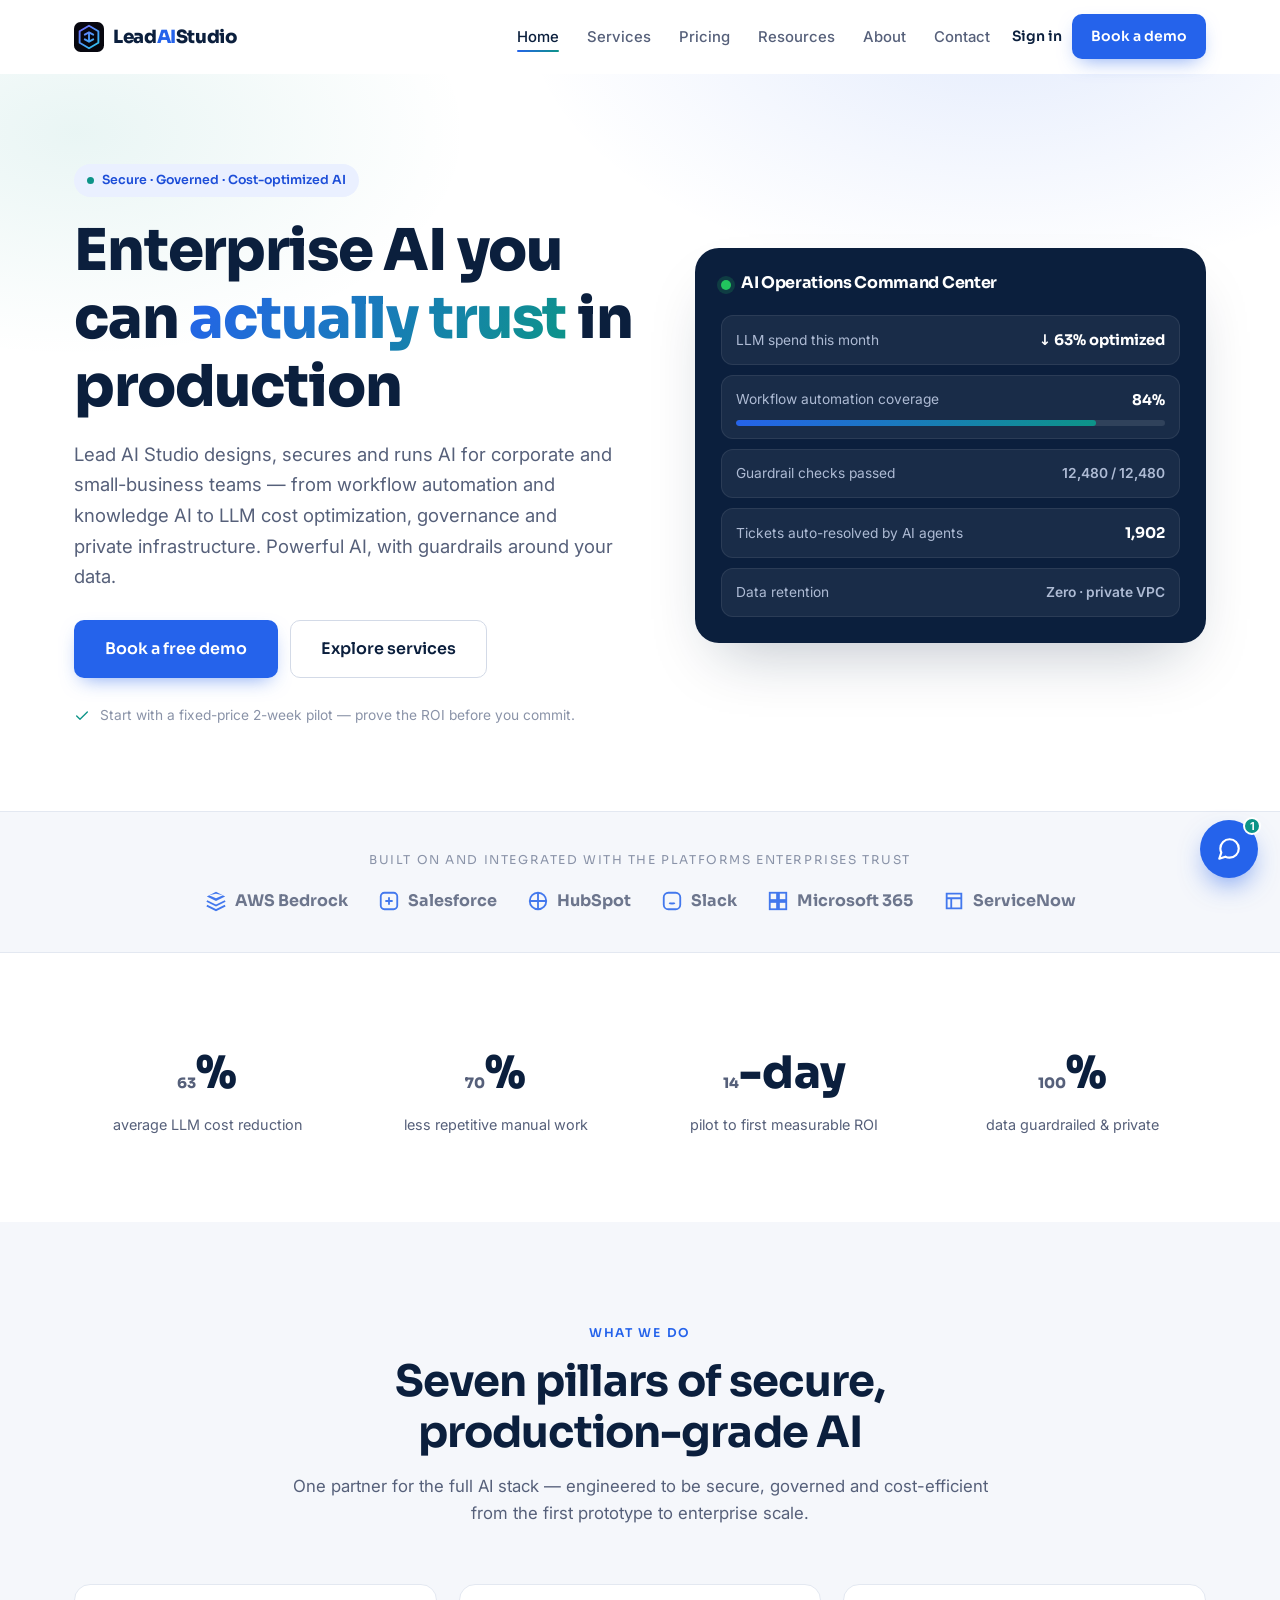
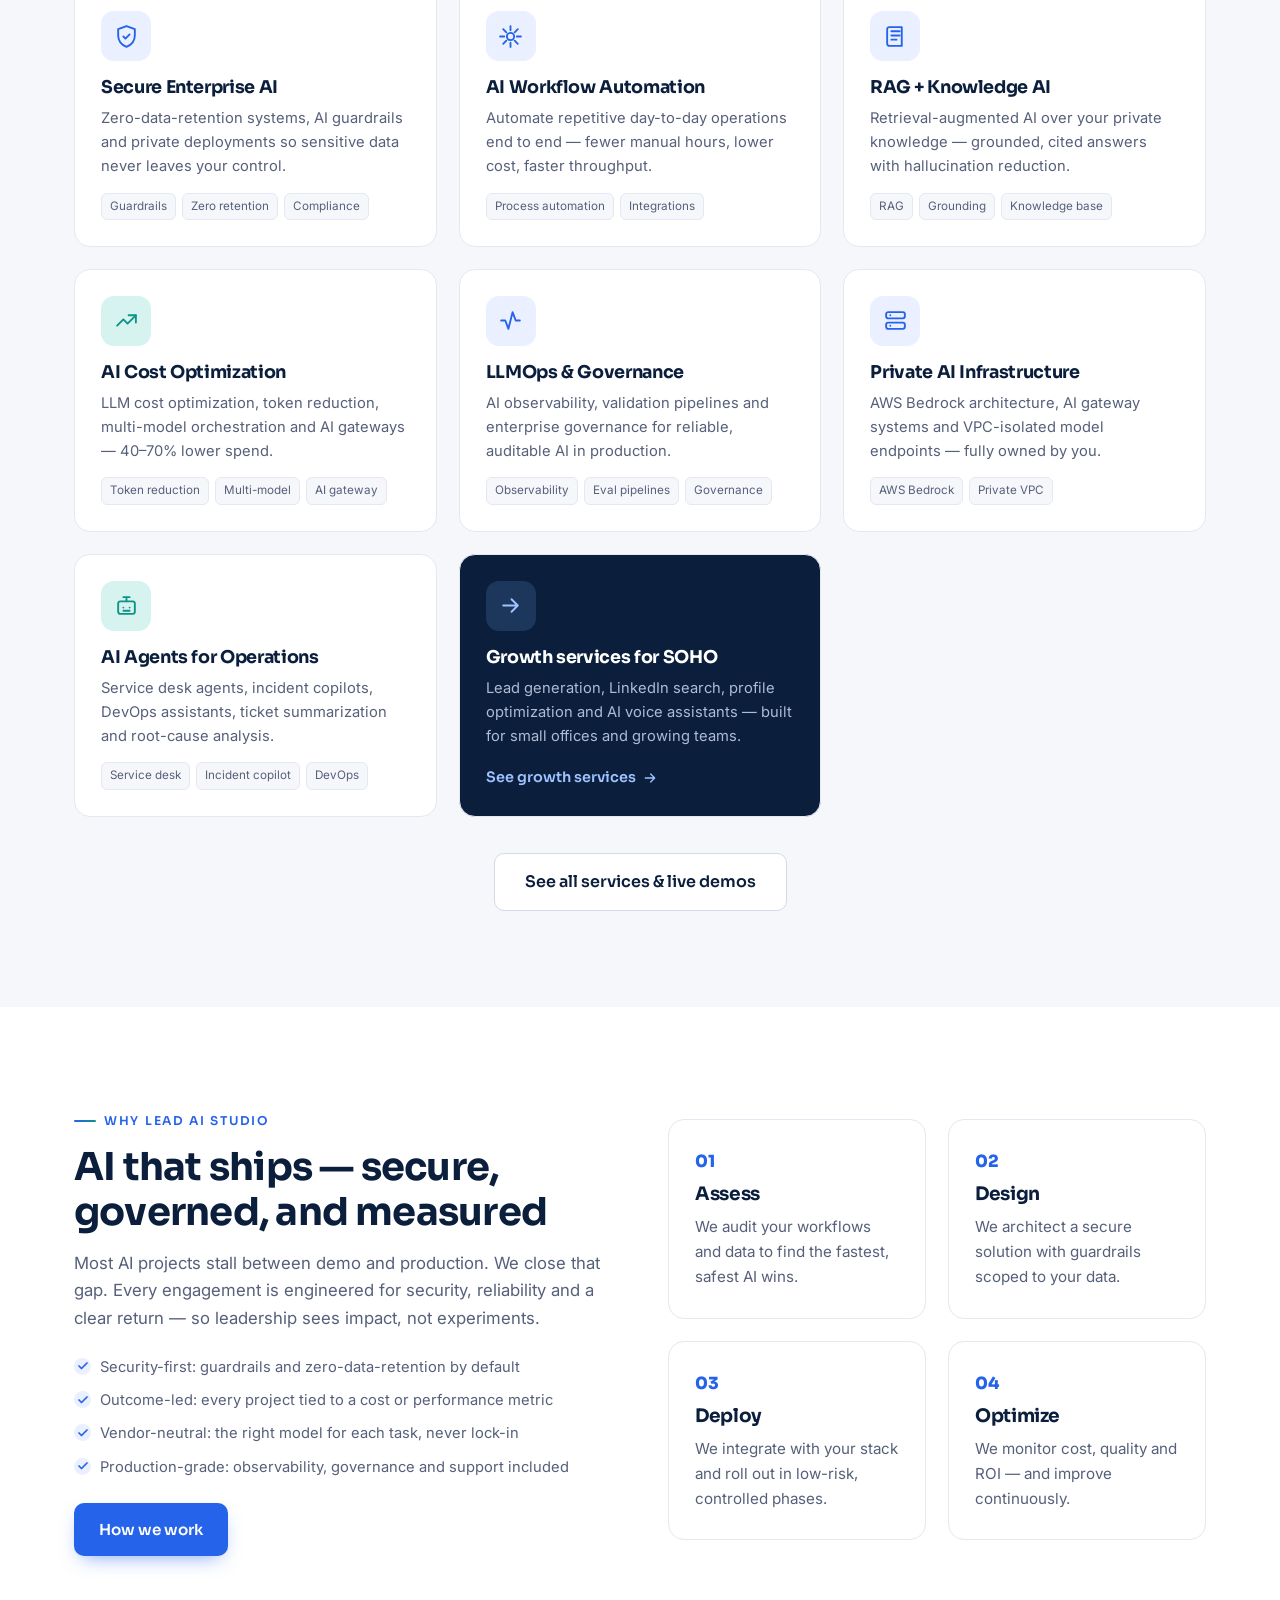
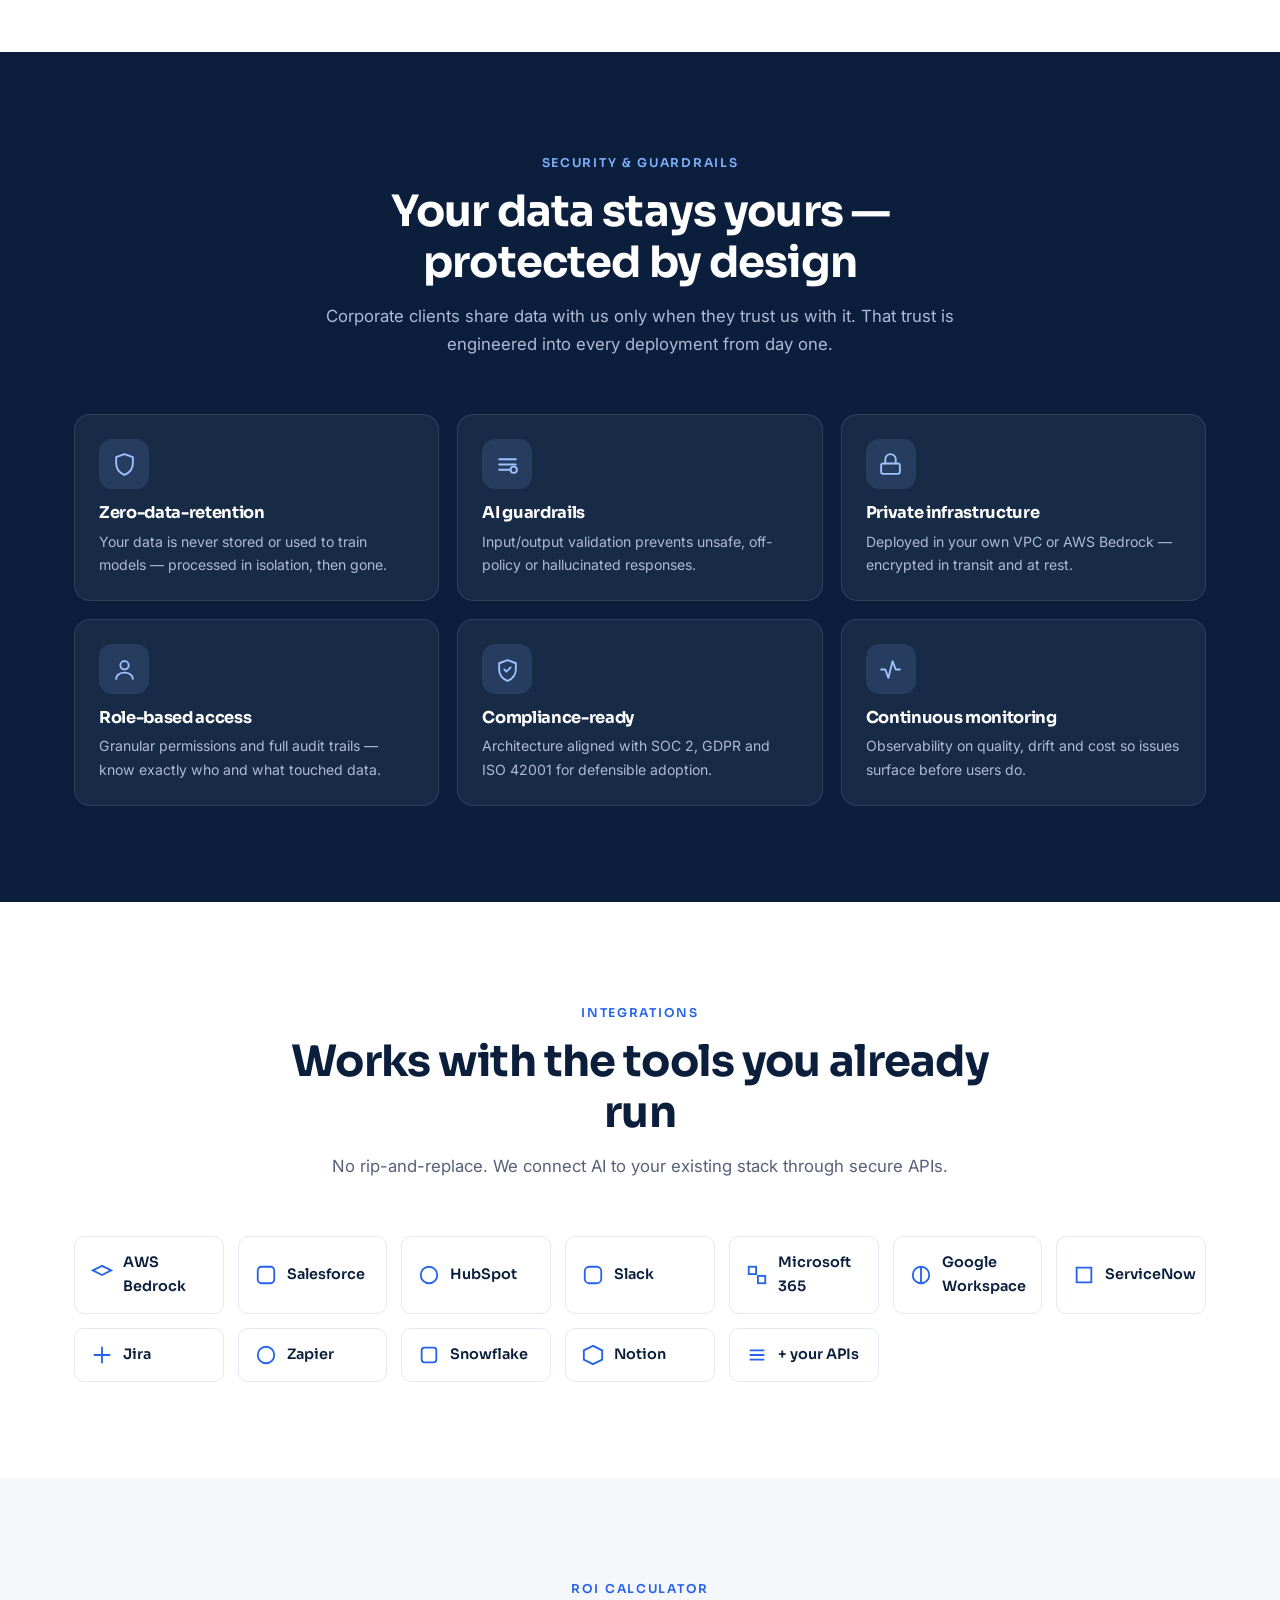
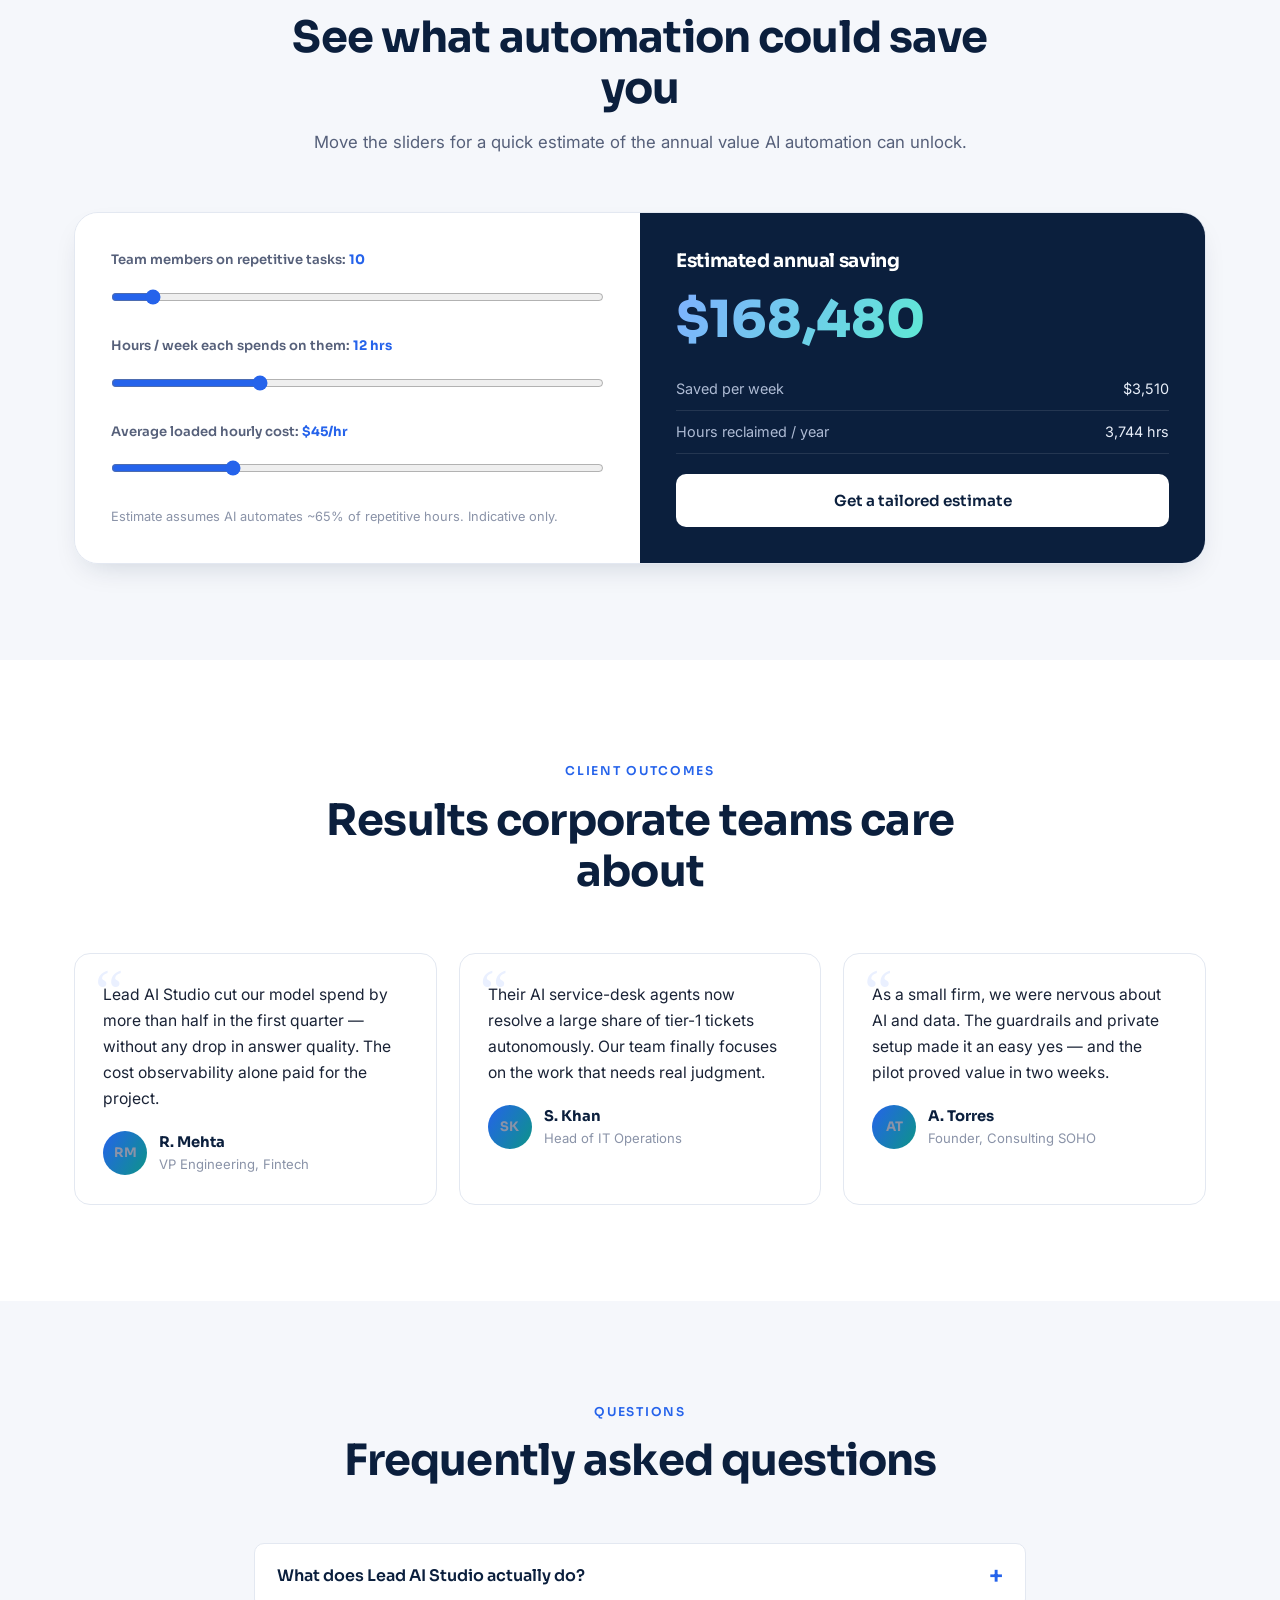
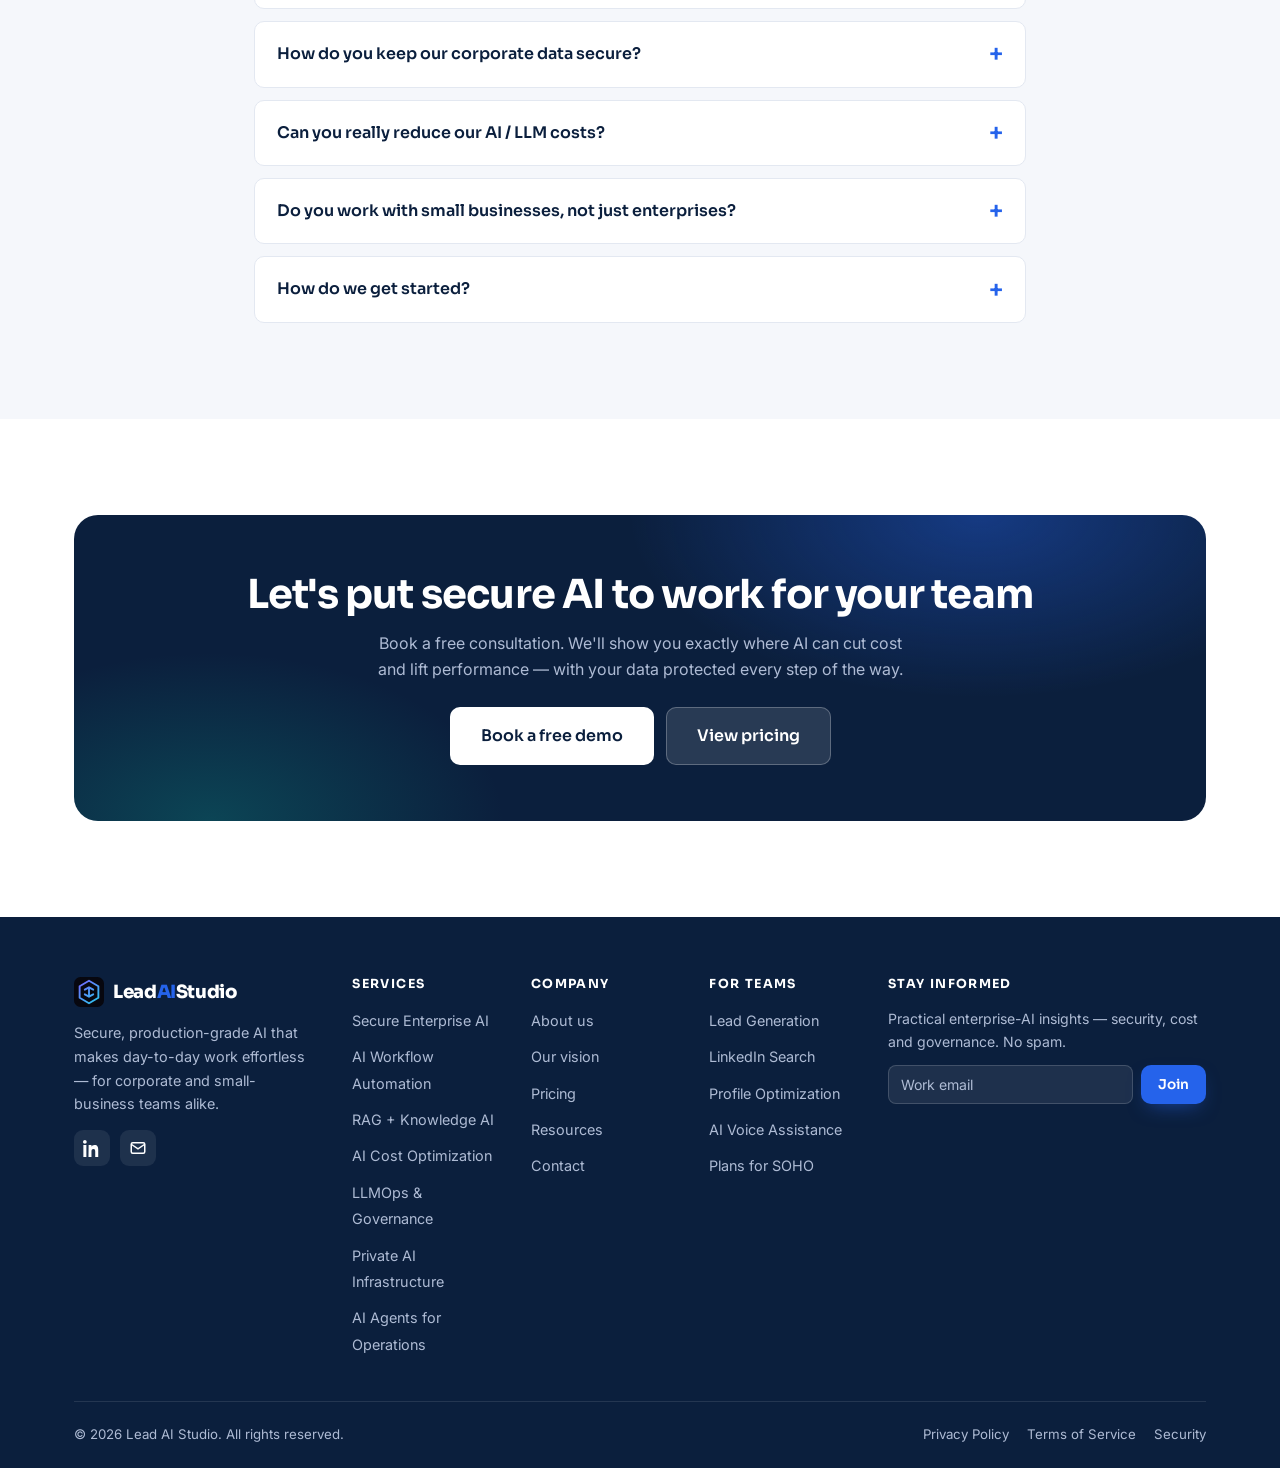
==== index.html @ 86e6932b "first commit" ====
<!DOCTYPE html>
<html lang="en">
<head>
  <meta charset="UTF-8" />
  <meta name="viewport" content="width=device-width, initial-scale=1.0" />
  <meta name="theme-color" content="#0b1f3d" />

  <title>Lead AI Studio | Secure Enterprise AI, Automation &amp; Cost Optimization</title>
  <meta name="description" content="Lead AI Studio builds secure, production-grade AI for corporate and small-business teams — workflow automation, RAG knowledge AI, LLM cost optimization, LLMOps governance, private AI infrastructure and AI agents for operations." />
  <meta name="keywords" content="enterprise AI, secure AI, AI workflow automation, RAG, LLM cost optimization, LLMOps, AI governance, AI guardrails, private AI infrastructure, AWS Bedrock, AI agents, lead generation, AI voice assistant" />
  <meta name="author" content="Lead AI Studio" />
  <meta name="robots" content="index, follow, max-image-preview:large" />
  <link rel="canonical" href="https://www.leadaistudio.com/" />

  <meta property="og:type" content="website" />
  <meta property="og:site_name" content="Lead AI Studio" />
  <meta property="og:title" content="Lead AI Studio | Secure Enterprise AI &amp; Automation" />
  <meta property="og:description" content="Production-grade AI for corporate and small-business teams — automation, RAG, cost optimization, LLMOps governance, private infrastructure and operations agents." />
  <meta property="og:url" content="https://www.leadaistudio.com/" />
  <meta property="og:image" content="https://www.leadaistudio.com/assets/img/og-cover.png" />
  <meta property="og:locale" content="en_US" />
  <meta name="twitter:card" content="summary_large_image" />
  <meta name="twitter:title" content="Lead AI Studio | Secure Enterprise AI &amp; Automation" />
  <meta name="twitter:description" content="Production-grade AI for corporate and small-business teams — built secure, governed and cost-optimized." />
  <meta name="twitter:image" content="https://www.leadaistudio.com/assets/img/og-cover.png" />

  <link rel="icon" href="favicon.svg" type="image/svg+xml" />
  <link rel="apple-touch-icon" href="favicon.svg" />
  <link rel="manifest" href="site.webmanifest" />

  <link rel="preconnect" href="https://fonts.googleapis.com" />
  <link rel="preconnect" href="https://fonts.gstatic.com" crossorigin />
  <link rel="stylesheet" href="https://fonts.googleapis.com/css2?family=Sora:wght@400;500;600;700;800&family=Inter:wght@400;500;600&display=swap" />
  <link rel="stylesheet" href="assets/css/styles.css" />

  <script type="application/ld+json">
  {
    "@context": "https://schema.org",
    "@type": "Organization",
    "name": "Lead AI Studio",
    "url": "https://www.leadaistudio.com/",
    "logo": "https://www.leadaistudio.com/favicon.svg",
    "description": "Lead AI Studio delivers secure, production-grade enterprise AI: automation, RAG knowledge AI, LLM cost optimization, LLMOps governance, private AI infrastructure and AI agents for operations.",
    "slogan": "Leading the AI workspace, securely.",
    "sameAs": ["https://www.linkedin.com/company/lead-ai-studio"],
    "contactPoint": {
      "@type": "ContactPoint",
      "contactType": "Sales",
      "email": "hello@leadaistudio.com",
      "availableLanguage": ["English"]
    }
  }
  </script>
  <script type="application/ld+json">
  {
    "@context": "https://schema.org",
    "@type": "ProfessionalService",
    "name": "Lead AI Studio",
    "image": "https://www.leadaistudio.com/assets/img/og-cover.png",
    "url": "https://www.leadaistudio.com/",
    "priceRange": "$$",
    "description": "Secure enterprise AI engineering and automation for corporate and small-business teams.",
    "hasOfferCatalog": {
      "@type": "OfferCatalog",
      "name": "AI Services",
      "itemListElement": [
        { "@type": "Offer", "itemOffered": { "@type": "Service", "name": "Secure Enterprise AI" } },
        { "@type": "Offer", "itemOffered": { "@type": "Service", "name": "AI Workflow Automation" } },
        { "@type": "Offer", "itemOffered": { "@type": "Service", "name": "RAG + Knowledge AI" } },
        { "@type": "Offer", "itemOffered": { "@type": "Service", "name": "AI Cost Optimization" } },
        { "@type": "Offer", "itemOffered": { "@type": "Service", "name": "LLMOps & Governance" } },
        { "@type": "Offer", "itemOffered": { "@type": "Service", "name": "Private AI Infrastructure" } },
        { "@type": "Offer", "itemOffered": { "@type": "Service", "name": "AI Agents for Operations" } }
      ]
    }
  }
  </script>
  <script type="application/ld+json">
  {
    "@context": "https://schema.org",
    "@type": "FAQPage",
    "mainEntity": [
      { "@type": "Question", "name": "What does Lead AI Studio do?",
        "acceptedAnswer": { "@type": "Answer", "text": "We design and deploy secure, production-grade AI: workflow automation, RAG knowledge systems, LLM cost optimization, LLMOps and governance, private AI infrastructure, and AI agents for operations — for both corporate and small-business teams." } },
      { "@type": "Question", "name": "How does Lead AI Studio keep our data secure?",
        "acceptedAnswer": { "@type": "Answer", "text": "Every deployment uses zero-data-retention pipelines, AI guardrails, private VPC or AWS Bedrock infrastructure, encryption, role-based access and audit trails, aligned with SOC 2, GDPR and ISO 42001." } },
      { "@type": "Question", "name": "Can you reduce our AI and LLM costs?",
        "acceptedAnswer": { "@type": "Answer", "text": "Yes. Our AI cost optimization — multi-model orchestration, token reduction, AI gateways and cost observability — typically reduces LLM spend by 40 to 70 percent." } },
      { "@type": "Question", "name": "Do you work with small businesses as well as enterprises?",
        "acceptedAnswer": { "@type": "Answer", "text": "Yes. Our Launch plan is built for small offices and SOHO teams, while Growth and Enterprise plans serve scaling and corporate organizations." } }
    ]
  }
  </script>
</head>

<body>
  <a class="skip-link" href="#main">Skip to main content</a>

  <!-- ===================== HEADER ===================== -->
  <header class="site-header">
    <div class="container header-inner">
      <a class="brand" href="index.html" aria-label="Lead AI Studio home">
        <img src="favicon.svg" alt="" width="30" height="30" />
        <span class="brand-name">Lead<span class="brand-accent">AI</span>Studio</span>
      </a>
      <nav class="nav" aria-label="Primary">
        <ul class="nav-list">
          <li><a href="index.html" class="active">Home</a></li>
          <li><a href="services.html">Services</a></li>
          <li><a href="pricing.html">Pricing</a></li>
          <li><a href="resources.html">Resources</a></li>
          <li><a href="about.html">About</a></li>
          <li><a href="contact.html">Contact</a></li>
        </ul>
      </nav>
      <div class="header-actions">
        <a class="header-login" href="contact.html">Sign in</a>
        <a class="btn btn-primary" href="contact.html">Book a demo</a>
      </div>
      <button class="nav-toggle" aria-label="Toggle menu" aria-expanded="false">
        <span></span><span></span><span></span>
      </button>
    </div>
  </header>

  <main id="main">
    <!-- ===================== HERO ===================== -->
    <section class="hero">
      <div class="container hero-inner">
        <div>
          <span class="pill reveal"><span class="dot"></span> Secure · Governed · Cost-optimized AI</span>
          <h1 class="hero-title reveal">
            Enterprise AI you can <span class="gradient-text">actually trust</span> in production
          </h1>
          <p class="hero-sub reveal">
            Lead AI Studio designs, secures and runs AI for corporate and small-business teams —
            from workflow automation and knowledge AI to LLM cost optimization, governance
            and private infrastructure. Powerful AI, with guardrails around your data.
          </p>
          <div class="hero-actions reveal">
            <a class="btn btn-primary btn-lg" href="contact.html">Book a free demo</a>
            <a class="btn btn-outline btn-lg" href="services.html">Explore services</a>
          </div>
          <p class="hero-note reveal">
            <svg viewBox="0 0 24 24" fill="none" stroke="currentColor" stroke-width="2" stroke-linecap="round" stroke-linejoin="round"><path d="M20 6 9 17l-5-5"/></svg>
            Start with a fixed-price 2-week pilot — prove the ROI before you commit.
          </p>
        </div>
        <div class="hero-visual reveal reveal-d1" aria-hidden="true">
          <div class="hv-head">
            <span class="hv-dot"></span>
            <h3>AI Operations Command Center</h3>
          </div>
          <div class="hv-row">
            <span>LLM spend this month</span>
            <strong>&#8595; 63% optimized</strong>
          </div>
          <div class="hv-row" style="flex-direction:column;align-items:stretch;gap:8px">
            <div style="display:flex;justify-content:space-between"><span>Workflow automation coverage</span><strong>84%</strong></div>
            <div class="hv-bar"><i style="width:84%"></i></div>
          </div>
          <div class="hv-row">
            <span>Guardrail checks passed</span>
            <span class="hv-tag">12,480 / 12,480</span>
          </div>
          <div class="hv-row">
            <span>Tickets auto-resolved by AI agents</span>
            <strong>1,902</strong>
          </div>
          <div class="hv-row" style="margin-bottom:0">
            <span>Data retention</span>
            <span class="hv-tag">Zero · private VPC</span>
          </div>
        </div>
      </div>
    </section>

    <!-- ===================== LOGOS ===================== -->
    <div class="logos">
      <div class="container">
        <p>Built on and integrated with the platforms enterprises trust</p>
        <div class="logos-row">
          <span class="logo-chip"><svg viewBox="0 0 24 24" fill="currentColor"><path d="M12 2 2 7l10 5 10-5-10-5Zm0 7L4.5 5.6 12 4l7.5 1.6L12 9Z"/><path d="M2 12l10 5 10-5M2 17l10 5 10-5" fill="none" stroke="currentColor" stroke-width="2"/></svg> AWS Bedrock</span>
          <span class="logo-chip"><svg viewBox="0 0 24 24" fill="none" stroke="currentColor" stroke-width="2"><rect x="3" y="3" width="18" height="18" rx="4"/><path d="M8 12h8M12 8v8"/></svg> Salesforce</span>
          <span class="logo-chip"><svg viewBox="0 0 24 24" fill="none" stroke="currentColor" stroke-width="2"><circle cx="12" cy="12" r="9"/><path d="M12 3v18M3 12h18"/></svg> HubSpot</span>
          <span class="logo-chip"><svg viewBox="0 0 24 24" fill="none" stroke="currentColor" stroke-width="2"><rect x="3" y="3" width="18" height="18" rx="5"/><path d="M9 9h.01M15 9h.01M9 14c1 1 5 1 6 0"/></svg> Slack</span>
          <span class="logo-chip"><svg viewBox="0 0 24 24" fill="none" stroke="currentColor" stroke-width="2"><rect x="3" y="3" width="8" height="8"/><rect x="13" y="3" width="8" height="8"/><rect x="3" y="13" width="8" height="8"/><rect x="13" y="13" width="8" height="8"/></svg> Microsoft 365</span>
          <span class="logo-chip"><svg viewBox="0 0 24 24" fill="none" stroke="currentColor" stroke-width="2"><path d="M4 4h16v16H4z"/><path d="M4 9h16M9 9v11"/></svg> ServiceNow</span>
        </div>
      </div>
    </div>

    <!-- ===================== STATS ===================== -->
    <section class="section-sm">
      <div class="container">
        <div class="stats">
          <div class="stat reveal"><strong><span data-count="63">0</span>%</strong><span>average LLM cost reduction</span></div>
          <div class="stat reveal reveal-d1"><strong><span data-count="70">0</span>%</strong><span>less repetitive manual work</span></div>
          <div class="stat reveal reveal-d2"><strong><span data-count="14">0</span>-day</strong><span>pilot to first measurable ROI</span></div>
          <div class="stat reveal reveal-d3"><strong><span data-count="100">0</span>%</strong><span>data guardrailed &amp; private</span></div>
        </div>
      </div>
    </section>

    <!-- ===================== SERVICE PILLARS ===================== -->
    <section class="section bg-soft" id="services">
      <div class="container">
        <div class="section-head reveal">
          <span class="eyebrow">What we do</span>
          <h2>Seven pillars of secure, production-grade AI</h2>
          <p class="section-lead">
            One partner for the full AI stack — engineered to be secure, governed and
            cost-efficient from the first prototype to enterprise scale.
          </p>
        </div>
        <div class="grid grid-auto">
          <article class="pillar reveal">
            <div class="card-icon"><svg viewBox="0 0 24 24" fill="none" stroke="currentColor" stroke-width="1.8" stroke-linecap="round" stroke-linejoin="round"><path d="M12 2 4 5v6c0 5 3.5 9 8 11 4.5-2 8-6 8-11V5l-8-3Z"/><path d="m9 12 2 2 4-4"/></svg></div>
            <h3>Secure Enterprise AI</h3>
            <p>Zero-data-retention systems, AI guardrails and private deployments so sensitive data never leaves your control.</p>
            <div class="chips"><span>Guardrails</span><span>Zero retention</span><span>Compliance</span></div>
          </article>
          <article class="pillar reveal reveal-d1">
            <div class="card-icon"><svg viewBox="0 0 24 24" fill="none" stroke="currentColor" stroke-width="1.8" stroke-linecap="round" stroke-linejoin="round"><path d="M12 2v4M12 18v4M2 12h4M18 12h4M5 5l3 3M16 16l3 3M19 5l-3 3M8 16l-3 3"/><circle cx="12" cy="12" r="3.5"/></svg></div>
            <h3>AI Workflow Automation</h3>
            <p>Automate repetitive day-to-day operations end to end — fewer manual hours, lower cost, faster throughput.</p>
            <div class="chips"><span>Process automation</span><span>Integrations</span></div>
          </article>
          <article class="pillar reveal reveal-d2">
            <div class="card-icon"><svg viewBox="0 0 24 24" fill="none" stroke="currentColor" stroke-width="1.8" stroke-linecap="round" stroke-linejoin="round"><path d="M4 19V5a2 2 0 0 1 2-2h12v18H6a2 2 0 0 1-2-2Z"/><path d="M8 7h8M8 11h8M8 15h5"/></svg></div>
            <h3>RAG + Knowledge AI</h3>
            <p>Retrieval-augmented AI over your private knowledge — grounded, cited answers with hallucination reduction.</p>
            <div class="chips"><span>RAG</span><span>Grounding</span><span>Knowledge base</span></div>
          </article>
          <article class="pillar reveal">
            <div class="card-icon teal"><svg viewBox="0 0 24 24" fill="none" stroke="currentColor" stroke-width="1.8" stroke-linecap="round" stroke-linejoin="round"><path d="M3 17l6-6 4 4 8-8"/><path d="M14 7h7v7"/></svg></div>
            <h3>AI Cost Optimization</h3>
            <p>LLM cost optimization, token reduction, multi-model orchestration and AI gateways — 40–70% lower spend.</p>
            <div class="chips"><span>Token reduction</span><span>Multi-model</span><span>AI gateway</span></div>
          </article>
          <article class="pillar reveal reveal-d1">
            <div class="card-icon"><svg viewBox="0 0 24 24" fill="none" stroke="currentColor" stroke-width="1.8" stroke-linecap="round" stroke-linejoin="round"><path d="M3 12h4l3 8 4-16 3 8h4"/></svg></div>
            <h3>LLMOps &amp; Governance</h3>
            <p>AI observability, validation pipelines and enterprise governance for reliable, auditable AI in production.</p>
            <div class="chips"><span>Observability</span><span>Eval pipelines</span><span>Governance</span></div>
          </article>
          <article class="pillar reveal reveal-d2">
            <div class="card-icon"><svg viewBox="0 0 24 24" fill="none" stroke="currentColor" stroke-width="1.8" stroke-linecap="round" stroke-linejoin="round"><rect x="3" y="4" width="18" height="6" rx="2"/><rect x="3" y="14" width="18" height="6" rx="2"/><path d="M7 7h.01M7 17h.01"/></svg></div>
            <h3>Private AI Infrastructure</h3>
            <p>AWS Bedrock architecture, AI gateway systems and VPC-isolated model endpoints — fully owned by you.</p>
            <div class="chips"><span>AWS Bedrock</span><span>Private VPC</span></div>
          </article>
          <article class="pillar reveal">
            <div class="card-icon teal"><svg viewBox="0 0 24 24" fill="none" stroke="currentColor" stroke-width="1.8" stroke-linecap="round" stroke-linejoin="round"><rect x="4" y="8" width="16" height="12" rx="2"/><path d="M12 8V4M9 4h6M9 14h.01M15 14h.01M9 17h6"/></svg></div>
            <h3>AI Agents for Operations</h3>
            <p>Service desk agents, incident copilots, DevOps assistants, ticket summarization and root-cause analysis.</p>
            <div class="chips"><span>Service desk</span><span>Incident copilot</span><span>DevOps</span></div>
          </article>
          <article class="pillar reveal reveal-d1" style="background:var(--navy);color:var(--on-dark)">
            <div class="card-icon" style="background:rgba(127,176,255,.16);color:#9ec3ff"><svg viewBox="0 0 24 24" fill="none" stroke="currentColor" stroke-width="1.8" stroke-linecap="round" stroke-linejoin="round"><path d="M5 12h14M13 6l6 6-6 6"/></svg></div>
            <h3 style="color:#fff">Growth services for SOHO</h3>
            <p style="color:var(--on-dark-soft)">Lead generation, LinkedIn search, profile optimization and AI voice assistants — built for small offices and growing teams.</p>
            <a class="link-arrow" style="color:#9ec3ff;margin-top:14px" href="services.html#growth">See growth services
              <svg viewBox="0 0 24 24" fill="none" stroke="currentColor" stroke-width="2" stroke-linecap="round" stroke-linejoin="round"><path d="M5 12h14M13 6l6 6-6 6"/></svg></a>
          </article>
        </div>
        <div style="text-align:center;margin-top:36px" class="reveal">
          <a class="btn btn-outline btn-lg" href="services.html">See all services &amp; live demos</a>
        </div>
      </div>
    </section>

    <!-- ===================== WHY US ===================== -->
    <section class="section">
      <div class="container">
        <div class="split">
          <div class="reveal">
            <span class="eyebrow">Why Lead AI Studio</span>
            <h2>AI that ships — secure, governed, and measured</h2>
            <p class="section-lead">
              Most AI projects stall between demo and production. We close that gap.
              Every engagement is engineered for security, reliability and a clear return —
              so leadership sees impact, not experiments.
            </p>
            <ul class="feature-list">
              <li>Security-first: guardrails and zero-data-retention by default</li>
              <li>Outcome-led: every project tied to a cost or performance metric</li>
              <li>Vendor-neutral: the right model for each task, never lock-in</li>
              <li>Production-grade: observability, governance and support included</li>
            </ul>
            <div style="margin-top:24px">
              <a class="btn btn-primary" href="about.html">How we work</a>
            </div>
          </div>
          <div class="grid grid-2 reveal reveal-d1">
            <div class="card"><div class="card-num">01</div><h3>Assess</h3><p>We audit your workflows and data to find the fastest, safest AI wins.</p></div>
            <div class="card"><div class="card-num">02</div><h3>Design</h3><p>We architect a secure solution with guardrails scoped to your data.</p></div>
            <div class="card"><div class="card-num">03</div><h3>Deploy</h3><p>We integrate with your stack and roll out in low-risk, controlled phases.</p></div>
            <div class="card"><div class="card-num">04</div><h3>Optimize</h3><p>We monitor cost, quality and ROI — and improve continuously.</p></div>
          </div>
        </div>
      </div>
    </section>

    <!-- ===================== SECURITY BAND ===================== -->
    <section class="section band-dark">
      <div class="container">
        <div class="section-head reveal">
          <span class="eyebrow">Security &amp; guardrails</span>
          <h2>Your data stays yours — protected by design</h2>
          <p class="section-lead">
            Corporate clients share data with us only when they trust us with it.
            That trust is engineered into every deployment from day one.
          </p>
        </div>
        <div class="shield-grid">
          <div class="shield reveal">
            <div class="card-icon"><svg viewBox="0 0 24 24" fill="none" stroke="currentColor" stroke-width="1.8" stroke-linecap="round" stroke-linejoin="round"><path d="M12 2 4 5v6c0 5 3.5 9 8 11 4.5-2 8-6 8-11V5l-8-3Z"/></svg></div>
            <h3>Zero-data-retention</h3>
            <p>Your data is never stored or used to train models — processed in isolation, then gone.</p>
          </div>
          <div class="shield reveal reveal-d1">
            <div class="card-icon"><svg viewBox="0 0 24 24" fill="none" stroke="currentColor" stroke-width="1.8" stroke-linecap="round" stroke-linejoin="round"><path d="M4 7h16M4 12h16M4 17h10"/><circle cx="18" cy="17" r="3"/></svg></div>
            <h3>AI guardrails</h3>
            <p>Input/output validation prevents unsafe, off-policy or hallucinated responses.</p>
          </div>
          <div class="shield reveal reveal-d2">
            <div class="card-icon"><svg viewBox="0 0 24 24" fill="none" stroke="currentColor" stroke-width="1.8" stroke-linecap="round" stroke-linejoin="round"><rect x="3" y="11" width="18" height="10" rx="2"/><path d="M7 11V7a5 5 0 0 1 10 0v4"/></svg></div>
            <h3>Private infrastructure</h3>
            <p>Deployed in your own VPC or AWS Bedrock — encrypted in transit and at rest.</p>
          </div>
          <div class="shield reveal">
            <div class="card-icon"><svg viewBox="0 0 24 24" fill="none" stroke="currentColor" stroke-width="1.8" stroke-linecap="round" stroke-linejoin="round"><circle cx="12" cy="8" r="4"/><path d="M4 21c0-4 4-6 8-6s8 2 8 6"/></svg></div>
            <h3>Role-based access</h3>
            <p>Granular permissions and full audit trails — know exactly who and what touched data.</p>
          </div>
          <div class="shield reveal reveal-d1">
            <div class="card-icon"><svg viewBox="0 0 24 24" fill="none" stroke="currentColor" stroke-width="1.8" stroke-linecap="round" stroke-linejoin="round"><path d="M9 12l2 2 4-4"/><path d="M12 3 4 6v6c0 5 3.5 9 8 11 4.5-2 8-6 8-11V6l-8-3Z"/></svg></div>
            <h3>Compliance-ready</h3>
            <p>Architecture aligned with SOC 2, GDPR and ISO 42001 for defensible adoption.</p>
          </div>
          <div class="shield reveal reveal-d2">
            <div class="card-icon"><svg viewBox="0 0 24 24" fill="none" stroke="currentColor" stroke-width="1.8" stroke-linecap="round" stroke-linejoin="round"><path d="M3 12h4l3 8 4-16 3 8h4"/></svg></div>
            <h3>Continuous monitoring</h3>
            <p>Observability on quality, drift and cost so issues surface before users do.</p>
          </div>
        </div>
      </div>
    </section>

    <!-- ===================== INTEGRATIONS ===================== -->
    <section class="section">
      <div class="container">
        <div class="section-head reveal">
          <span class="eyebrow">Integrations</span>
          <h2>Works with the tools you already run</h2>
          <p class="section-lead">No rip-and-replace. We connect AI to your existing stack through secure APIs.</p>
        </div>
        <div class="integrations reveal">
          <div class="integration"><svg viewBox="0 0 24 24" fill="none" stroke="currentColor" stroke-width="2"><path d="M12 2 2 7l10 5 10-5-10-5Z"/></svg> AWS Bedrock</div>
          <div class="integration"><svg viewBox="0 0 24 24" fill="none" stroke="currentColor" stroke-width="2"><rect x="3" y="3" width="18" height="18" rx="4"/></svg> Salesforce</div>
          <div class="integration"><svg viewBox="0 0 24 24" fill="none" stroke="currentColor" stroke-width="2"><circle cx="12" cy="12" r="9"/></svg> HubSpot</div>
          <div class="integration"><svg viewBox="0 0 24 24" fill="none" stroke="currentColor" stroke-width="2"><rect x="3" y="3" width="18" height="18" rx="5"/></svg> Slack</div>
          <div class="integration"><svg viewBox="0 0 24 24" fill="none" stroke="currentColor" stroke-width="2"><rect x="3" y="3" width="8" height="8"/><rect x="13" y="13" width="8" height="8"/></svg> Microsoft 365</div>
          <div class="integration"><svg viewBox="0 0 24 24" fill="none" stroke="currentColor" stroke-width="2"><circle cx="12" cy="12" r="9"/><path d="M12 3v18"/></svg> Google Workspace</div>
          <div class="integration"><svg viewBox="0 0 24 24" fill="none" stroke="currentColor" stroke-width="2"><path d="M4 4h16v16H4z"/></svg> ServiceNow</div>
          <div class="integration"><svg viewBox="0 0 24 24" fill="none" stroke="currentColor" stroke-width="2"><path d="M3 12h18M12 3v18"/></svg> Jira</div>
          <div class="integration"><svg viewBox="0 0 24 24" fill="none" stroke="currentColor" stroke-width="2"><circle cx="12" cy="12" r="9"/></svg> Zapier</div>
          <div class="integration"><svg viewBox="0 0 24 24" fill="none" stroke="currentColor" stroke-width="2"><rect x="4" y="4" width="16" height="16" rx="3"/></svg> Snowflake</div>
          <div class="integration"><svg viewBox="0 0 24 24" fill="none" stroke="currentColor" stroke-width="2"><path d="M12 2 2 7v10l10 5 10-5V7Z"/></svg> Notion</div>
          <div class="integration"><svg viewBox="0 0 24 24" fill="none" stroke="currentColor" stroke-width="2"><path d="M4 7h16M4 12h16M4 17h16"/></svg> + your APIs</div>
        </div>
      </div>
    </section>

    <!-- ===================== ROI CALCULATOR ===================== -->
    <section class="section bg-soft">
      <div class="container">
        <div class="section-head reveal">
          <span class="eyebrow">ROI calculator</span>
          <h2>See what automation could save you</h2>
          <p class="section-lead">Move the sliders for a quick estimate of the annual value AI automation can unlock.</p>
        </div>
        <div class="roi reveal" id="roiCalc">
          <div class="roi-inputs">
            <div class="field">
              <label for="roiTeam">Team members on repetitive tasks: <span class="roi-val" id="roiTeamVal">10</span></label>
              <input type="range" class="roi-range" id="roiTeam" min="1" max="200" value="10" />
            </div>
            <div class="field">
              <label for="roiHours">Hours / week each spends on them: <span class="roi-val" id="roiHoursVal">12 hrs</span></label>
              <input type="range" class="roi-range" id="roiHours" min="1" max="40" value="12" />
            </div>
            <div class="field">
              <label for="roiRate">Average loaded hourly cost: <span class="roi-val" id="roiRateVal">$45/hr</span></label>
              <input type="range" class="roi-range" id="roiRate" min="15" max="150" value="45" />
            </div>
            <p class="post-meta">Estimate assumes AI automates ~65% of repetitive hours. Indicative only.</p>
          </div>
          <div class="roi-result">
            <h3>Estimated annual saving</h3>
            <div class="roi-big"><span class="gradient-text" id="roiAnnual">$0</span></div>
            <div class="roi-line"><span>Saved per week</span><span id="roiWeekly">$0</span></div>
            <div class="roi-line"><span>Hours reclaimed / year</span><span id="roiHoursSaved">0 hrs</span></div>
            <div style="margin-top:20px"><a class="btn btn-white btn-block" href="contact.html">Get a tailored estimate</a></div>
          </div>
        </div>
      </div>
    </section>

    <!-- ===================== TESTIMONIALS ===================== -->
    <section class="section">
      <div class="container">
        <div class="section-head reveal">
          <span class="eyebrow">Client outcomes</span>
          <h2>Results corporate teams care about</h2>
        </div>
        <div class="grid grid-3">
          <figure class="quote reveal">
            <p>Lead AI Studio cut our model spend by more than half in the first quarter — without any drop in answer quality. The cost observability alone paid for the project.</p>
            <figcaption class="quote-by"><span class="quote-avatar">RM</span><span><strong>R. Mehta</strong><span>VP Engineering, Fintech</span></span></figcaption>
          </figure>
          <figure class="quote reveal reveal-d1">
            <p>Their AI service-desk agents now resolve a large share of tier-1 tickets autonomously. Our team finally focuses on the work that needs real judgment.</p>
            <figcaption class="quote-by"><span class="quote-avatar">SK</span><span><strong>S. Khan</strong><span>Head of IT Operations</span></span></figcaption>
          </figure>
          <figure class="quote reveal reveal-d2">
            <p>As a small firm, we were nervous about AI and data. The guardrails and private setup made it an easy yes — and the pilot proved value in two weeks.</p>
            <figcaption class="quote-by"><span class="quote-avatar">AT</span><span><strong>A. Torres</strong><span>Founder, Consulting SOHO</span></span></figcaption>
          </figure>
        </div>
      </div>
    </section>

    <!-- ===================== FAQ ===================== -->
    <section class="section bg-soft">
      <div class="container" style="max-width:820px">
        <div class="section-head reveal">
          <span class="eyebrow">Questions</span>
          <h2>Frequently asked questions</h2>
        </div>
        <div class="faq-list">
          <details class="faq-item reveal">
            <summary>What does Lead AI Studio actually do?</summary>
            <p>We design, secure and run production AI for corporate and small-business teams — workflow automation, RAG knowledge systems, LLM cost optimization, LLMOps and governance, private AI infrastructure, and AI agents for operations.</p>
          </details>
          <details class="faq-item reveal">
            <summary>How do you keep our corporate data secure?</summary>
            <p>Every deployment uses zero-data-retention pipelines, AI guardrails, private VPC or AWS Bedrock infrastructure, encryption, role-based access and audit trails — aligned with SOC 2, GDPR and ISO 42001.</p>
          </details>
          <details class="faq-item reveal">
            <summary>Can you really reduce our AI / LLM costs?</summary>
            <p>Yes. Through multi-model orchestration, token reduction, AI gateways and cost observability, our clients typically see 40–70% lower LLM spend — usually recovering the project cost within a quarter.</p>
          </details>
          <details class="faq-item reveal">
            <summary>Do you work with small businesses, not just enterprises?</summary>
            <p>Absolutely. Our Launch plan is built for small offices and SOHO teams, while Growth and Enterprise plans serve scaling and corporate organizations.</p>
          </details>
          <details class="faq-item reveal">
            <summary>How do we get started?</summary>
            <p>Book a free demo. We'll review your workflows, identify the highest-impact opportunity, and usually propose a fixed-price 2-week pilot so you can prove ROI before any larger commitment.</p>
          </details>
        </div>
      </div>
    </section>

    <!-- ===================== CTA ===================== -->
    <section class="section">
      <div class="container">
        <div class="cta-band reveal">
          <h2>Let's put secure AI to work for your team</h2>
          <p>Book a free consultation. We'll show you exactly where AI can cut cost and lift performance — with your data protected every step of the way.</p>
          <div class="cta-actions">
            <a class="btn btn-white btn-lg" href="contact.html">Book a free demo</a>
            <a class="btn btn-light btn-lg" href="pricing.html">View pricing</a>
          </div>
        </div>
      </div>
    </section>
  </main>

  <!-- ===================== FOOTER ===================== -->
  <footer class="site-footer">
    <div class="container">
      <div class="footer-grid">
        <div class="footer-brand">
          <a class="brand" href="index.html" aria-label="Lead AI Studio home">
            <img src="favicon.svg" alt="" width="30" height="30" />
            <span class="brand-name">Lead<span class="brand-accent">AI</span>Studio</span>
          </a>
          <p>Secure, production-grade AI that makes day-to-day work effortless — for corporate and small-business teams alike.</p>
          <div class="footer-social">
            <a href="https://www.linkedin.com/company/lead-ai-studio" target="_blank" rel="noopener" aria-label="LinkedIn">
              <svg viewBox="0 0 24 24" fill="currentColor"><path d="M4.98 3.5A2.5 2.5 0 1 1 0 3.5a2.5 2.5 0 0 1 4.98 0ZM.5 8h4V24h-4Zm7 0h3.8v2.2h.05c.53-1 1.83-2.2 3.95-2.2 4.2 0 5 2.77 5 6.37V24h-4v-7c0-1.67-.03-3.8-2.32-3.8-2.32 0-2.68 1.8-2.68 3.67V24h-4Z"/></svg>
            </a>
            <a href="mailto:hello@leadaistudio.com" aria-label="Email">
              <svg viewBox="0 0 24 24" fill="none" stroke="currentColor" stroke-width="2"><rect x="3" y="5" width="18" height="14" rx="2"/><path d="m3 7 9 6 9-6"/></svg>
            </a>
          </div>
        </div>
        <nav class="footer-col" aria-label="Services">
          <h3>Services</h3>
          <ul>
            <li><a href="services.html#secure-ai">Secure Enterprise AI</a></li>
            <li><a href="services.html#automation">AI Workflow Automation</a></li>
            <li><a href="services.html#rag">RAG + Knowledge AI</a></li>
            <li><a href="services.html#cost">AI Cost Optimization</a></li>
            <li><a href="services.html#llmops">LLMOps &amp; Governance</a></li>
            <li><a href="services.html#infrastructure">Private AI Infrastructure</a></li>
            <li><a href="services.html#agents">AI Agents for Operations</a></li>
          </ul>
        </nav>
        <nav class="footer-col" aria-label="Company">
          <h3>Company</h3>
          <ul>
            <li><a href="about.html">About us</a></li>
            <li><a href="about.html#vision">Our vision</a></li>
            <li><a href="pricing.html">Pricing</a></li>
            <li><a href="resources.html">Resources</a></li>
            <li><a href="contact.html">Contact</a></li>
          </ul>
        </nav>
        <nav class="footer-col" aria-label="Solutions">
          <h3>For teams</h3>
          <ul>
            <li><a href="services.html#growth">Lead Generation</a></li>
            <li><a href="services.html#growth">LinkedIn Search</a></li>
            <li><a href="services.html#growth">Profile Optimization</a></li>
            <li><a href="services.html#growth">AI Voice Assistance</a></li>
            <li><a href="pricing.html">Plans for SOHO</a></li>
          </ul>
        </nav>
        <div class="footer-col footer-news">
          <h3>Stay informed</h3>
          <p>Practical enterprise-AI insights — security, cost and governance. No spam.</p>
          <form data-validate data-success="You're subscribed — thank you!">
            <input type="email" placeholder="Work email" aria-label="Work email" required />
            <button class="btn btn-primary btn-sm" type="submit">Join</button>
          </form>
          <p class="form-note" style="margin-top:8px"></p>
        </div>
      </div>
    </div>
    <div class="container">
      <div class="footer-bottom">
        <p>&copy; <span data-year>2026</span> Lead AI Studio. All rights reserved.</p>
        <div class="footer-legal">
          <a href="#">Privacy Policy</a>
          <a href="#">Terms of Service</a>
          <a href="#">Security</a>
        </div>
      </div>
    </div>
  </footer>

  <script src="assets/js/main.js" defer></script>
  <script src="assets/js/chatbot.js" defer></script>
</body>
</html>
---- assets/css/styles.css ----
/* ===================================================================
   Lead AI Studio — design system (light corporate theme)
   Covers every page: home, services, pricing, about, resources, contact
   =================================================================== */

:root {
  /* surfaces */
  --bg:        #ffffff;
  --bg-soft:   #f5f7fb;
  --bg-tint:   #eef2fc;
  --navy:      #0b1f3d;   /* dark sections + headings */
  --navy-2:    #112a52;

  /* text */
  --ink:       #1a2336;
  --slate:     #56607a;
  --mute:      #8a93a8;
  --on-dark:   #e8eef9;
  --on-dark-soft: #aebbd4;

  /* brand */
  --blue:      #2563eb;
  --blue-700:  #1d4ed8;
  --blue-50:   #eaf0ff;
  --teal:      #0d9488;
  --amber:     #d97706;

  /* lines */
  --border:    #e3e8f1;
  --border-2:  #d3dae7;

  --grad:      linear-gradient(120deg, #2563eb 0%, #0d9488 100%);

  --radius:    16px;
  --radius-sm: 10px;
  --radius-lg: 24px;
  --shadow-sm: 0 1px 2px rgba(11, 31, 61, .06), 0 1px 8px rgba(11, 31, 61, .04);
  --shadow:    0 12px 30px -12px rgba(11, 31, 61, .18);
  --shadow-lg: 0 30px 60px -24px rgba(11, 31, 61, .28);

  --maxw:      1180px;
  --ease:      cubic-bezier(.22, 1, .36, 1);

  --font-head: 'Sora', system-ui, -apple-system, sans-serif;
  --font-body: 'Inter', system-ui, -apple-system, sans-serif;
}

/* ------------------------- reset ------------------------- */
*, *::before, *::after { box-sizing: border-box; margin: 0; padding: 0; }
html { scroll-behavior: smooth; -webkit-text-size-adjust: 100%; }
body {
  font-family: var(--font-body);
  background: var(--bg);
  color: var(--ink);
  line-height: 1.65;
  overflow-x: hidden;
  -webkit-font-smoothing: antialiased;
}
img, svg { display: block; max-width: 100%; }
a { color: inherit; text-decoration: none; }
ul { list-style: none; }
button { font-family: inherit; }
h1, h2, h3, h4 { font-family: var(--font-head); line-height: 1.18; font-weight: 700; letter-spacing: -0.02em; color: var(--navy); }
::selection { background: rgba(37, 99, 235, .18); }
:focus-visible { outline: 2px solid var(--blue); outline-offset: 3px; border-radius: 6px; }

.skip-link {
  position: absolute; left: -999px; top: 0; z-index: 999;
  background: var(--blue); color: #fff; padding: 10px 18px; border-radius: 0 0 10px 0;
}
.skip-link:focus { left: 0; }

/* ------------------------- layout helpers ------------------------- */
.container { width: 100%; max-width: var(--maxw); margin: 0 auto; padding: 0 24px; }
.section { padding: 96px 0; position: relative; }
.section-sm { padding: 64px 0; }
.bg-soft { background: var(--bg-soft); }
.bg-tint { background: var(--bg-tint); }

.section-head { max-width: 700px; margin: 0 auto 56px; text-align: center; }
.section-head.left { margin-left: 0; text-align: left; }
.section-head h2 { font-size: clamp(1.85rem, 3.6vw, 2.7rem); margin-bottom: 14px; }
.section-lead { color: var(--slate); font-size: 1.05rem; }

.eyebrow {
  display: inline-flex; align-items: center; gap: 8px;
  font-family: var(--font-head); font-size: .76rem; font-weight: 600;
  letter-spacing: .14em; text-transform: uppercase; color: var(--blue);
  margin-bottom: 14px;
}
.eyebrow::before { content: ""; width: 22px; height: 2px; background: var(--grad); border-radius: 2px; }
.section-head:not(.left) .eyebrow::before { display: none; }

.gradient-text {
  background: var(--grad); -webkit-background-clip: text; background-clip: text;
  -webkit-text-fill-color: transparent; color: transparent;
}

/* ------------------------- buttons ------------------------- */
.btn {
  display: inline-flex; align-items: center; justify-content: center; gap: 8px;
  font-family: var(--font-head); font-weight: 600; font-size: .95rem;
  padding: 13px 24px; border-radius: 10px; cursor: pointer; border: 1.5px solid transparent;
  transition: transform .2s var(--ease), box-shadow .2s var(--ease), background .2s, color .2s;
  white-space: nowrap;
}
.btn svg { width: 18px; height: 18px; }
.btn-primary { background: var(--blue); color: #fff; box-shadow: 0 8px 20px -8px rgba(37, 99, 235, .6); }
.btn-primary:hover { background: var(--blue-700); transform: translateY(-2px); box-shadow: 0 12px 26px -8px rgba(37, 99, 235, .7); }
.btn-outline { background: #fff; color: var(--navy); border-color: var(--border-2); }
.btn-outline:hover { border-color: var(--blue); color: var(--blue); transform: translateY(-2px); }
.btn-light { background: rgba(255,255,255,.12); color: #fff; border-color: rgba(255,255,255,.25); }
.btn-light:hover { background: rgba(255,255,255,.2); transform: translateY(-2px); }
.btn-white { background: #fff; color: var(--navy); }
.btn-white:hover { transform: translateY(-2px); box-shadow: var(--shadow); }
.btn-block { width: 100%; }
.btn-sm { padding: 9px 16px; font-size: .85rem; }
.btn-lg { padding: 15px 30px; font-size: 1rem; }

.link-arrow {
  display: inline-flex; align-items: center; gap: 6px;
  font-family: var(--font-head); font-weight: 600; font-size: .9rem; color: var(--blue);
}
.link-arrow svg { width: 16px; height: 16px; transition: transform .2s var(--ease); }
.link-arrow:hover svg { transform: translateX(4px); }

/* ------------------------- header ------------------------- */
.site-header {
  position: sticky; top: 0; z-index: 100; background: rgba(255, 255, 255, .9);
  backdrop-filter: blur(12px); border-bottom: 1px solid transparent;
  transition: border-color .3s, box-shadow .3s;
}
.site-header.scrolled { border-bottom-color: var(--border); box-shadow: var(--shadow-sm); }
.header-inner { display: flex; align-items: center; gap: 22px; padding: 14px 24px; }

.brand { display: flex; align-items: center; gap: 9px; font-family: var(--font-head); }
.brand-name { font-weight: 800; font-size: 1.14rem; letter-spacing: -.02em; color: var(--navy); }
.brand-accent { color: var(--blue); }

.nav { margin-left: auto; }
.nav-list { display: flex; gap: 28px; }
.nav-list a {
  font-size: .93rem; color: var(--slate); font-weight: 500; position: relative; padding: 4px 0;
  transition: color .2s;
}
.nav-list a:hover, .nav-list a.active { color: var(--navy); }
.nav-list a.active::after {
  content: ""; position: absolute; left: 0; right: 0; bottom: -2px; height: 2px;
  background: var(--grad); border-radius: 2px;
}
.header-actions { display: flex; align-items: center; gap: 10px; }
.header-actions .btn { padding: 10px 18px; font-size: .88rem; }
.header-login { font-family: var(--font-head); font-weight: 600; font-size: .88rem; color: var(--navy); }

.nav-toggle {
  display: none; flex-direction: column; gap: 5px; background: none; border: 0; cursor: pointer; padding: 6px;
}
.nav-toggle span { width: 24px; height: 2px; background: var(--navy); border-radius: 2px; transition: .3s; }
.nav-toggle[aria-expanded="true"] span:nth-child(1) { transform: translateY(7px) rotate(45deg); }
.nav-toggle[aria-expanded="true"] span:nth-child(2) { opacity: 0; }
.nav-toggle[aria-expanded="true"] span:nth-child(3) { transform: translateY(-7px) rotate(-45deg); }

/* ------------------------- hero ------------------------- */
.hero { position: relative; padding: 90px 0 84px; overflow: hidden; }
.hero::before {
  content: ""; position: absolute; inset: 0; z-index: 0; pointer-events: none;
  background:
    radial-gradient(680px 380px at 78% -8%, rgba(37, 99, 235, .12), transparent 70%),
    radial-gradient(560px 320px at 6% 8%, rgba(13, 148, 136, .09), transparent 70%);
}
.hero-inner { position: relative; z-index: 1; display: grid; grid-template-columns: 1.05fr .95fr; gap: 56px; align-items: center; }
.hero-title { font-size: clamp(2.3rem, 4.6vw, 3.6rem); font-weight: 800; margin-bottom: 18px; }
.hero-sub { font-size: clamp(1rem, 1.6vw, 1.16rem); color: var(--slate); max-width: 540px; margin-bottom: 28px; }
.hero-actions { display: flex; gap: 12px; flex-wrap: wrap; margin-bottom: 26px; }
.hero-note { display: flex; align-items: center; gap: 10px; font-size: .86rem; color: var(--mute); }
.hero-note svg { width: 16px; height: 16px; color: var(--teal); }

.pill {
  display: inline-flex; align-items: center; gap: 8px; background: var(--blue-50);
  color: var(--blue-700); font-family: var(--font-head); font-weight: 600; font-size: .78rem;
  padding: 6px 13px; border-radius: 999px; margin-bottom: 20px;
}
.pill .dot { width: 7px; height: 7px; border-radius: 50%; background: var(--teal); }

/* hero visual card */
.hero-visual {
  background: var(--navy); border-radius: var(--radius-lg); padding: 26px;
  box-shadow: var(--shadow-lg); color: var(--on-dark); position: relative;
}
.hero-visual h3 { color: #fff; font-size: 1rem; margin-bottom: 4px; }
.hv-head { display: flex; align-items: center; gap: 10px; margin-bottom: 18px; }
.hv-dot { width: 10px; height: 10px; border-radius: 50%; background: #22c55e; box-shadow: 0 0 0 4px rgba(34,197,94,.18); }
.hv-row {
  display: flex; align-items: center; justify-content: space-between; gap: 12px;
  background: rgba(255,255,255,.06); border: 1px solid rgba(255,255,255,.08);
  border-radius: 12px; padding: 12px 14px; margin-bottom: 10px;
}
.hv-row span { font-size: .86rem; color: var(--on-dark-soft); }
.hv-row strong { font-family: var(--font-head); font-size: .92rem; color: #fff; }
.hv-bar { height: 6px; border-radius: 4px; background: rgba(255,255,255,.1); overflow: hidden; }
.hv-bar i { display: block; height: 100%; background: var(--grad); border-radius: 4px; }
.hv-tag { font-size: .72rem; color: #22c55e; font-weight: 600; }

/* ------------------------- trust / logos ------------------------- */
.logos { padding: 38px 0; border-block: 1px solid var(--border); background: var(--bg-soft); }
.logos p {
  text-align: center; font-family: var(--font-head); font-size: .76rem; letter-spacing: .13em;
  text-transform: uppercase; color: var(--mute); margin-bottom: 18px;
}
.logos-row { display: flex; flex-wrap: wrap; justify-content: center; gap: 14px 30px; }
.logo-chip {
  display: flex; align-items: center; gap: 8px; font-family: var(--font-head);
  font-weight: 700; color: var(--slate); font-size: 1rem; opacity: .85;
}
.logo-chip svg { width: 22px; height: 22px; color: var(--blue); }

/* ------------------------- stat band ------------------------- */
.stats { display: grid; grid-template-columns: repeat(4, 1fr); gap: 22px; }
.stat { text-align: center; padding: 20px; }
.stat strong {
  display: block; font-family: var(--font-head); font-size: clamp(2rem, 4vw, 2.8rem);
  font-weight: 800; color: var(--navy);
}
.stat .gradient-text { -webkit-text-fill-color: transparent; }
.stat span { font-size: .9rem; color: var(--slate); }

/* ------------------------- generic card grid ------------------------- */
.grid { display: grid; gap: 22px; }
.grid-2 { grid-template-columns: repeat(2, 1fr); }
.grid-3 { grid-template-columns: repeat(3, 1fr); }
.grid-4 { grid-template-columns: repeat(4, 1fr); }
.grid-auto { grid-template-columns: repeat(auto-fill, minmax(290px, 1fr)); }

.card {
  background: #fff; border: 1px solid var(--border); border-radius: var(--radius);
  padding: 28px 26px; transition: transform .25s var(--ease), box-shadow .25s, border-color .25s;
}
.card:hover { transform: translateY(-5px); box-shadow: var(--shadow); border-color: var(--border-2); }
.card-icon {
  width: 50px; height: 50px; border-radius: 13px; display: grid; place-items: center;
  background: var(--blue-50); color: var(--blue); margin-bottom: 18px;
}
.card-icon svg { width: 25px; height: 25px; }
.card-icon.teal { background: #d7f3ef; color: var(--teal); }
.card h3 { font-size: 1.16rem; margin-bottom: 9px; }
.card > p { color: var(--slate); font-size: .95rem; }
.card-num {
  font-family: var(--font-head); font-weight: 800; font-size: 1.05rem;
  color: var(--blue); margin-bottom: 8px;
}

.tag {
  display: inline-block; font-family: var(--font-head); font-size: .68rem; font-weight: 700;
  letter-spacing: .08em; text-transform: uppercase; padding: 4px 10px; border-radius: 6px;
}
.tag-blue { background: var(--blue-50); color: var(--blue-700); }
.tag-teal { background: #d7f3ef; color: #0a7d72; }
.tag-amber { background: #fdeccf; color: #b45309; }

.feature-list { margin-top: 16px; }
.feature-list li {
  position: relative; padding-left: 26px; color: var(--slate); font-size: .92rem; margin-top: 9px;
}
.feature-list li::before {
  content: ""; position: absolute; left: 0; top: 3px; width: 17px; height: 17px;
  border-radius: 50%; background: var(--blue-50);
  background-image: url("data:image/svg+xml,%3Csvg xmlns='http://www.w3.org/2000/svg' width='12' height='12' viewBox='0 0 24 24' fill='none' stroke='%232563eb' stroke-width='3.5' stroke-linecap='round' stroke-linejoin='round'%3E%3Cpolyline points='20 6 9 17 4 12'/%3E%3C/svg%3E");
  background-repeat: no-repeat; background-position: center;
}

/* pillar card (services overview) */
.pillar {
  display: flex; flex-direction: column; background: #fff; border: 1px solid var(--border);
  border-radius: var(--radius); padding: 26px; position: relative; overflow: hidden;
  transition: transform .25s var(--ease), box-shadow .25s, border-color .25s;
}
.pillar:hover { transform: translateY(-5px); box-shadow: var(--shadow); border-color: var(--blue); }
.pillar::after {
  content: ""; position: absolute; left: 0; top: 0; bottom: 0; width: 3px;
  background: var(--grad); transform: scaleY(0); transform-origin: top; transition: transform .3s var(--ease);
}
.pillar:hover::after { transform: scaleY(1); }
.pillar .card-icon { margin-bottom: 16px; }
.pillar h3 { font-size: 1.1rem; margin-bottom: 8px; }
.pillar p { color: var(--slate); font-size: .92rem; flex-grow: 1; }
.pillar .chips { display: flex; flex-wrap: wrap; gap: 6px; margin-top: 14px; }
.pillar .chips span {
  font-size: .73rem; color: var(--slate); background: var(--bg-soft);
  border: 1px solid var(--border); border-radius: 6px; padding: 3px 8px;
}

/* ------------------------- split / feature rows ------------------------- */
.split { display: grid; grid-template-columns: 1fr 1fr; gap: 56px; align-items: center; }
.split.reverse > :first-child { order: 2; }
.split h2 { font-size: clamp(1.7rem, 3.2vw, 2.4rem); margin-bottom: 14px; }
.split .section-lead { margin-bottom: 22px; }

.media-card {
  background: var(--bg-soft); border: 1px solid var(--border); border-radius: var(--radius-lg);
  padding: 28px; box-shadow: var(--shadow-sm);
}
.media-card.dark { background: var(--navy); color: var(--on-dark); border-color: var(--navy-2); }
.media-card.dark h3, .media-card.dark h4 { color: #fff; }

/* ------------------------- detailed service block ------------------------- */
.svc-block { padding: 80px 0; border-top: 1px solid var(--border); }
.svc-block:first-of-type { border-top: 0; }
.svc-head { display: flex; align-items: flex-start; gap: 18px; margin-bottom: 12px; }
.svc-head .card-icon { flex-shrink: 0; margin: 0; width: 56px; height: 56px; }
.svc-head h2 { font-size: clamp(1.6rem, 3vw, 2.2rem); }
.svc-grid { display: grid; grid-template-columns: 1.1fr 1fr; gap: 44px; align-items: start; margin-top: 26px; }
.svc-capabilities { display: grid; grid-template-columns: 1fr 1fr; gap: 10px 22px; }

/* ------------------------- security band (dark) ------------------------- */
.band-dark { background: var(--navy); color: var(--on-dark); }
.band-dark h2, .band-dark h3, .band-dark h4 { color: #fff; }
.band-dark .eyebrow { color: #7fb0ff; }
.band-dark .section-lead, .band-dark p { color: var(--on-dark-soft); }
.shield-grid { display: grid; grid-template-columns: repeat(3, 1fr); gap: 18px; }
.shield {
  background: rgba(255,255,255,.05); border: 1px solid rgba(255,255,255,.1);
  border-radius: var(--radius); padding: 24px; transition: background .25s, transform .25s var(--ease);
}
.shield:hover { background: rgba(255,255,255,.09); transform: translateY(-4px); }
.shield .card-icon { background: rgba(127, 176, 255, .14); color: #9ec3ff; margin-bottom: 14px; }
.shield h3 { font-size: 1.02rem; margin-bottom: 7px; }
.shield p { font-size: .88rem; }

/* ------------------------- process steps ------------------------- */
.steps { display: grid; grid-template-columns: repeat(4, 1fr); gap: 20px; }
.step {
  background: #fff; border: 1px solid var(--border); border-radius: var(--radius);
  padding: 26px 22px; position: relative; transition: transform .25s var(--ease), border-color .25s;
}
.step:hover { transform: translateY(-5px); border-color: var(--blue); }
.step-num {
  width: 38px; height: 38px; border-radius: 10px; display: grid; place-items: center;
  background: var(--grad); color: #fff; font-family: var(--font-head); font-weight: 800;
  font-size: 1rem; margin-bottom: 14px;
}
.step h3 { font-size: 1.06rem; margin-bottom: 7px; }
.step p { color: var(--slate); font-size: .9rem; }

/* ------------------------- integrations ------------------------- */
.integrations { display: grid; grid-template-columns: repeat(auto-fill, minmax(132px, 1fr)); gap: 14px; }
.integration {
  display: flex; align-items: center; gap: 10px; background: #fff; border: 1px solid var(--border);
  border-radius: var(--radius-sm); padding: 14px 16px; font-family: var(--font-head);
  font-weight: 600; font-size: .9rem; color: var(--navy);
  transition: transform .2s var(--ease), box-shadow .2s;
}
.integration:hover { transform: translateY(-3px); box-shadow: var(--shadow-sm); }
.integration svg { width: 22px; height: 22px; color: var(--blue); flex-shrink: 0; }

/* ------------------------- demo widgets ------------------------- */
.demo {
  background: #fff; border: 1px solid var(--border); border-radius: var(--radius);
  overflow: hidden; box-shadow: var(--shadow-sm);
}
.demo-bar {
  display: flex; align-items: center; gap: 8px; padding: 12px 16px;
  background: var(--bg-soft); border-bottom: 1px solid var(--border);
}
.demo-bar i { width: 10px; height: 10px; border-radius: 50%; background: var(--border-2); }
.demo-bar i:nth-child(1) { background: #f87171; }
.demo-bar i:nth-child(2) { background: #fbbf24; }
.demo-bar i:nth-child(3) { background: #34d399; }
.demo-bar span { margin-left: 8px; font-size: .8rem; color: var(--mute); font-family: var(--font-head); }
.demo-body { padding: 22px; }
.demo-field { display: flex; flex-direction: column; gap: 6px; margin-bottom: 14px; }
.demo-field label { font-family: var(--font-head); font-weight: 600; font-size: .82rem; color: var(--slate); }
.demo-output { margin-top: 16px; }

/* chat-style transcript (voice demo) */
.transcript { display: flex; flex-direction: column; gap: 10px; }
.bubble { max-width: 84%; padding: 10px 14px; border-radius: 14px; font-size: .9rem; line-height: 1.5; }
.bubble.ai { background: var(--blue-50); color: var(--navy); border-bottom-left-radius: 4px; align-self: flex-start; }
.bubble.user { background: var(--navy); color: #fff; border-bottom-right-radius: 4px; align-self: flex-end; }
.bubble.caption { align-self: center; background: none; color: var(--mute); font-size: .8rem; padding: 2px; }

/* ------------------------- ROI calculator ------------------------- */
.roi {
  display: grid; grid-template-columns: 1fr 1fr; gap: 0;
  border: 1px solid var(--border); border-radius: var(--radius-lg); overflow: hidden;
  box-shadow: var(--shadow);
}
.roi-inputs { padding: 36px; background: #fff; }
.roi-inputs .field { margin-bottom: 18px; }
.roi-range { width: 100%; accent-color: var(--blue); }
.roi-val { font-family: var(--font-head); font-weight: 700; color: var(--blue); }
.roi-result {
  padding: 36px; background: var(--navy); color: var(--on-dark);
  display: flex; flex-direction: column; justify-content: center;
}
.roi-result h3 { color: #fff; }
.roi-big {
  font-family: var(--font-head); font-weight: 800; font-size: clamp(2.2rem, 5vw, 3.2rem);
  color: #fff; margin: 6px 0;
}
.roi-big .gradient-text { background: linear-gradient(120deg,#7fb0ff,#5eead4); -webkit-background-clip: text; background-clip: text; -webkit-text-fill-color: transparent; }
.roi-result .roi-line { display: flex; justify-content: space-between; padding: 9px 0; border-bottom: 1px solid rgba(255,255,255,.1); font-size: .9rem; }
.roi-result .roi-line span:first-child { color: var(--on-dark-soft); }

/* ------------------------- pricing ------------------------- */
.price-toggle {
  display: inline-flex; background: var(--bg-soft); border: 1px solid var(--border);
  border-radius: 999px; padding: 4px; margin: 0 auto 12px; gap: 4px;
}
.price-toggle button {
  border: 0; background: none; cursor: pointer; padding: 9px 22px; border-radius: 999px;
  font-family: var(--font-head); font-weight: 600; font-size: .88rem; color: var(--slate);
  transition: background .2s, color .2s;
}
.price-toggle button.active { background: var(--blue); color: #fff; }
.price-grid { display: grid; grid-template-columns: repeat(3, 1fr); gap: 22px; align-items: start; }
.price-card {
  background: #fff; border: 1px solid var(--border); border-radius: var(--radius);
  padding: 30px 26px; display: flex; flex-direction: column; transition: transform .25s var(--ease), box-shadow .25s;
}
.price-card:hover { transform: translateY(-5px); box-shadow: var(--shadow); }
.price-card.featured { border: 2px solid var(--blue); box-shadow: var(--shadow); position: relative; }
.price-badge {
  position: absolute; top: -13px; left: 50%; transform: translateX(-50%);
  background: var(--grad); color: #fff; font-family: var(--font-head); font-weight: 700;
  font-size: .72rem; letter-spacing: .06em; text-transform: uppercase;
  padding: 5px 14px; border-radius: 999px;
}
.price-card h3 { font-size: 1.2rem; margin-bottom: 4px; }
.price-card .price-for { color: var(--mute); font-size: .85rem; margin-bottom: 16px; }
.price-amount { font-family: var(--font-head); font-weight: 800; font-size: 2.4rem; color: var(--navy); }
.price-amount small { font-size: .9rem; font-weight: 500; color: var(--mute); }
.price-card .feature-list { flex-grow: 1; margin-bottom: 22px; }

/* comparison table */
.compare { width: 100%; border-collapse: collapse; font-size: .92rem; }
.compare th, .compare td { padding: 14px 16px; text-align: left; border-bottom: 1px solid var(--border); }
.compare thead th { font-family: var(--font-head); color: var(--navy); background: var(--bg-soft); }
.compare td:not(:first-child) { text-align: center; }
.compare .yes { color: var(--teal); font-weight: 700; }
.compare .no { color: var(--mute); }

/* ------------------------- team ------------------------- */
.team-card { text-align: center; }
.team-avatar {
  width: 88px; height: 88px; border-radius: 50%; margin: 0 auto 14px;
  background: var(--grad); display: grid; place-items: center;
  font-family: var(--font-head); font-weight: 800; font-size: 1.6rem; color: #fff;
}
.team-card h3 { font-size: 1.05rem; margin-bottom: 2px; }
.team-card .role { color: var(--blue); font-size: .85rem; font-family: var(--font-head); font-weight: 600; margin-bottom: 8px; }
.team-card p { font-size: .88rem; color: var(--slate); }

.value-card .card-num { font-size: 1.5rem; }

/* ------------------------- testimonials ------------------------- */
.quote {
  background: #fff; border: 1px solid var(--border); border-radius: var(--radius);
  padding: 28px; position: relative;
}
.quote::before {
  content: "\201C"; position: absolute; top: 6px; left: 20px;
  font-family: Georgia, serif; font-size: 4rem; color: var(--blue-50); line-height: 1;
}
.quote p { position: relative; color: var(--ink); font-size: .98rem; margin-bottom: 18px; }
.quote-by { display: flex; align-items: center; gap: 12px; }
.quote-avatar {
  width: 44px; height: 44px; border-radius: 50%; background: var(--grad);
  display: grid; place-items: center; color: #fff; font-family: var(--font-head); font-weight: 700;
}
.quote-by strong { display: block; font-family: var(--font-head); font-size: .92rem; color: var(--navy); }
.quote-by span { font-size: .82rem; color: var(--mute); }

/* ------------------------- resources / blog ------------------------- */
.post-card {
  display: flex; flex-direction: column; background: #fff; border: 1px solid var(--border);
  border-radius: var(--radius); overflow: hidden; transition: transform .25s var(--ease), box-shadow .25s;
}
.post-card:hover { transform: translateY(-5px); box-shadow: var(--shadow); }
.post-thumb { height: 152px; background: var(--grad); position: relative; }
.post-thumb.alt { background: linear-gradient(120deg, #0b1f3d, #2563eb); }
.post-thumb.alt2 { background: linear-gradient(120deg, #0d9488, #2563eb); }
.post-thumb span {
  position: absolute; bottom: 12px; left: 14px; background: rgba(255,255,255,.92);
  color: var(--navy); font-family: var(--font-head); font-weight: 700; font-size: .72rem;
  padding: 4px 10px; border-radius: 6px;
}
.post-body { padding: 22px; display: flex; flex-direction: column; flex-grow: 1; }
.post-body h3 { font-size: 1.06rem; margin-bottom: 8px; }
.post-body p { color: var(--slate); font-size: .9rem; flex-grow: 1; margin-bottom: 14px; }
.post-meta { font-size: .8rem; color: var(--mute); }

/* ------------------------- FAQ ------------------------- */
.faq-list { display: flex; flex-direction: column; gap: 12px; }
.faq-item { background: #fff; border: 1px solid var(--border); border-radius: var(--radius-sm); padding: 2px 22px; transition: border-color .25s, box-shadow .25s; }
.faq-item[open] { border-color: var(--blue); box-shadow: var(--shadow-sm); }
.faq-item summary {
  font-family: var(--font-head); font-weight: 600; font-size: 1rem; color: var(--navy);
  padding: 17px 0; cursor: pointer; list-style: none;
  display: flex; justify-content: space-between; align-items: center; gap: 16px;
}
.faq-item summary::-webkit-details-marker { display: none; }
.faq-item summary::after {
  content: "+"; font-size: 1.5rem; color: var(--blue); line-height: 1; flex-shrink: 0;
  transition: transform .3s var(--ease);
}
.faq-item[open] summary::after { transform: rotate(45deg); }
.faq-item p { color: var(--slate); font-size: .93rem; padding: 0 0 18px; }

/* ------------------------- forms ------------------------- */
.field { display: flex; flex-direction: column; gap: 6px; }
.field label { font-family: var(--font-head); font-size: .82rem; font-weight: 600; color: var(--slate); }
.field input, .field select, .field textarea {
  font-family: var(--font-body); font-size: .95rem; color: var(--ink); background: #fff;
  border: 1.5px solid var(--border-2); border-radius: 9px; padding: 11px 13px;
  transition: border-color .2s, box-shadow .2s; resize: vertical;
}
.field input:focus, .field select:focus, .field textarea:focus {
  outline: none; border-color: var(--blue); box-shadow: 0 0 0 3px rgba(37, 99, 235, .14);
}
.field input.invalid, .field select.invalid, .field textarea.invalid { border-color: #ef4444; }
.form-grid { display: grid; grid-template-columns: 1fr 1fr; gap: 16px; }
.form-grid .full { grid-column: 1 / -1; }
.form-note { font-size: .88rem; min-height: 1.2em; }

/* ------------------------- CTA band ------------------------- */
.cta-band {
  background: var(--navy); border-radius: var(--radius-lg); padding: 56px 48px;
  text-align: center; position: relative; overflow: hidden;
}
.cta-band::before {
  content: ""; position: absolute; inset: 0;
  background: radial-gradient(500px 260px at 80% 0%, rgba(37,99,235,.4), transparent 70%),
              radial-gradient(420px 240px at 12% 100%, rgba(13,148,136,.32), transparent 70%);
}
.cta-band > * { position: relative; }
.cta-band h2 { color: #fff; font-size: clamp(1.7rem, 3.4vw, 2.5rem); margin-bottom: 12px; }
.cta-band p { color: var(--on-dark-soft); max-width: 540px; margin: 0 auto 24px; }
.cta-actions { display: flex; gap: 12px; justify-content: center; flex-wrap: wrap; }

/* ------------------------- page hero (interior pages) ------------------------- */
.page-hero { padding: 64px 0 56px; background: var(--bg-soft); border-bottom: 1px solid var(--border); position: relative; }
.page-hero::before {
  content: ""; position: absolute; inset: 0;
  background: radial-gradient(540px 280px at 88% 0%, rgba(37,99,235,.08), transparent 70%);
}
.page-hero .container { position: relative; }
.breadcrumb { font-size: .82rem; color: var(--mute); margin-bottom: 12px; }
.breadcrumb a:hover { color: var(--blue); }
.page-hero h1 { font-size: clamp(2rem, 4vw, 3rem); margin-bottom: 12px; max-width: 720px; }
.page-hero p { color: var(--slate); font-size: 1.05rem; max-width: 620px; }

/* ------------------------- footer ------------------------- */
.site-footer { background: var(--navy); color: var(--on-dark-soft); padding-top: 60px; }
.site-footer h3 { color: #fff; }
.footer-grid { display: grid; grid-template-columns: 1.7fr 1fr 1fr 1fr 1.3fr; gap: 36px; padding-bottom: 44px; }
.footer-brand .brand-name { color: #fff; }
.footer-brand p { font-size: .9rem; margin: 14px 0; max-width: 260px; }
.footer-social { display: flex; gap: 10px; }
.footer-social a {
  width: 36px; height: 36px; border-radius: 9px; display: grid; place-items: center;
  background: rgba(255,255,255,.08); transition: background .2s;
}
.footer-social a:hover { background: var(--blue); }
.footer-social svg { width: 18px; height: 18px; color: #fff; }
.footer-col h3 { font-size: .78rem; letter-spacing: .11em; text-transform: uppercase; margin-bottom: 15px; color: #fff; }
.footer-col ul { display: flex; flex-direction: column; gap: 10px; }
.footer-col a { font-size: .9rem; color: var(--on-dark-soft); transition: color .2s; }
.footer-col a:hover { color: #fff; }
.footer-news p { font-size: .88rem; margin-bottom: 12px; }
.footer-news form { display: flex; gap: 8px; }
.footer-news input {
  flex: 1; min-width: 0; background: rgba(255,255,255,.08); border: 1px solid rgba(255,255,255,.16);
  border-radius: 8px; padding: 10px 12px; color: #fff; font-family: var(--font-body); font-size: .88rem;
}
.footer-news input::placeholder { color: var(--on-dark-soft); }
.footer-bottom {
  border-top: 1px solid rgba(255,255,255,.1); padding: 22px 0;
  display: flex; justify-content: space-between; flex-wrap: wrap; gap: 8px;
}
.footer-bottom p, .footer-bottom a { font-size: .83rem; color: var(--on-dark-soft); }
.footer-bottom a:hover { color: #fff; }
.footer-legal { display: flex; gap: 18px; flex-wrap: wrap; }

/* ------------------------- chatbot widget ------------------------- */
.chat-launcher {
  position: fixed; bottom: 22px; right: 22px; z-index: 200;
  width: 58px; height: 58px; border-radius: 50%; border: 0; cursor: pointer;
  background: var(--blue); color: #fff; box-shadow: 0 12px 28px -8px rgba(37,99,235,.7);
  display: grid; place-items: center; transition: transform .25s var(--ease), background .2s;
}
.chat-launcher:hover { transform: scale(1.07); background: var(--blue-700); }
.chat-launcher svg { width: 26px; height: 26px; }
.chat-launcher .ic-close { display: none; }
.chat-launcher.open .ic-chat { display: none; }
.chat-launcher.open .ic-close { display: block; }
.chat-launcher .badge {
  position: absolute; top: -3px; right: -3px; width: 18px; height: 18px; border-radius: 50%;
  background: var(--teal); color: #fff; font-size: .68rem; font-weight: 700;
  display: grid; place-items: center; border: 2px solid #fff;
}

.chat-panel {
  position: fixed; bottom: 92px; right: 22px; z-index: 200;
  width: 370px; max-width: calc(100vw - 32px); height: 540px; max-height: calc(100vh - 130px);
  background: #fff; border: 1px solid var(--border); border-radius: 18px;
  box-shadow: var(--shadow-lg); display: flex; flex-direction: column; overflow: hidden;
  opacity: 0; transform: translateY(16px) scale(.98); pointer-events: none;
  transition: opacity .25s var(--ease), transform .25s var(--ease);
}
.chat-panel.open { opacity: 1; transform: none; pointer-events: auto; }
.chat-header { background: var(--navy); color: #fff; padding: 16px 18px; display: flex; align-items: center; gap: 11px; }
.chat-header .avatar {
  width: 38px; height: 38px; border-radius: 50%; background: var(--grad);
  display: grid; place-items: center; font-family: var(--font-head); font-weight: 800; font-size: .9rem;
}
.chat-header strong { display: block; font-family: var(--font-head); font-size: .95rem; }
.chat-header span { font-size: .78rem; color: var(--on-dark-soft); display: flex; align-items: center; gap: 6px; }
.chat-header span::before { content: ""; width: 7px; height: 7px; border-radius: 50%; background: #22c55e; }
.chat-log { flex: 1; overflow-y: auto; padding: 18px; display: flex; flex-direction: column; gap: 12px; background: var(--bg-soft); }
.chat-msg { max-width: 86%; padding: 10px 13px; border-radius: 13px; font-size: .9rem; line-height: 1.5; }
.chat-msg.bot { background: #fff; border: 1px solid var(--border); color: var(--ink); align-self: flex-start; border-bottom-left-radius: 4px; }
.chat-msg.user { background: var(--blue); color: #fff; align-self: flex-end; border-bottom-right-radius: 4px; }
.chat-quick { display: flex; flex-wrap: wrap; gap: 7px; padding: 10px 14px; border-top: 1px solid var(--border); background: #fff; }
.chat-quick button {
  border: 1px solid var(--border-2); background: #fff; color: var(--blue-700);
  font-family: var(--font-head); font-weight: 600; font-size: .8rem; cursor: pointer;
  padding: 7px 12px; border-radius: 999px; transition: background .2s, border-color .2s;
}
.chat-quick button:hover { background: var(--blue-50); border-color: var(--blue); }
.chat-input { display: flex; gap: 8px; padding: 12px 14px; border-top: 1px solid var(--border); background: #fff; }
.chat-input input {
  flex: 1; border: 1.5px solid var(--border-2); border-radius: 999px; padding: 10px 15px;
  font-family: var(--font-body); font-size: .9rem; color: var(--ink);
}
.chat-input input:focus { outline: none; border-color: var(--blue); }
.chat-input button {
  width: 40px; height: 40px; border-radius: 50%; border: 0; background: var(--blue); color: #fff;
  cursor: pointer; display: grid; place-items: center; flex-shrink: 0;
}
.chat-input button:hover { background: var(--blue-700); }
.chat-input button svg { width: 18px; height: 18px; }
.chat-typing { display: flex; gap: 4px; padding: 12px 13px; }
.chat-typing i { width: 7px; height: 7px; border-radius: 50%; background: var(--mute); animation: blink 1.2s infinite; }
.chat-typing i:nth-child(2) { animation-delay: .2s; }
.chat-typing i:nth-child(3) { animation-delay: .4s; }
@keyframes blink { 0%, 60%, 100% { opacity: .25; } 30% { opacity: 1; } }

/* ------------------------- reveal animation ------------------------- */
.reveal { opacity: 0; transform: translateY(26px); transition: opacity .65s var(--ease), transform .65s var(--ease); }
.reveal.in { opacity: 1; transform: none; }
.reveal-d1 { transition-delay: .08s; }
.reveal-d2 { transition-delay: .16s; }
.reveal-d3 { transition-delay: .24s; }

@media (prefers-reduced-motion: reduce) {
  html { scroll-behavior: auto; }
  .reveal { opacity: 1; transform: none; transition: none; }
  * { animation-duration: .001ms !important; transition-duration: .001ms !important; }
}

/* ------------------------- responsive ------------------------- */
@media (max-width: 1000px) {
  .grid-4 { grid-template-columns: repeat(2, 1fr); }
  .grid-3 { grid-template-columns: repeat(2, 1fr); }
  .steps { grid-template-columns: repeat(2, 1fr); }
  .stats { grid-template-columns: repeat(2, 1fr); }
  .shield-grid { grid-template-columns: repeat(2, 1fr); }
  .price-grid { grid-template-columns: 1fr; max-width: 460px; margin: 0 auto; }
  .footer-grid { grid-template-columns: 1fr 1fr 1fr; }
  .footer-brand, .footer-news { grid-column: span 3; }
}
@media (max-width: 860px) {
  .hero-inner, .split, .roi, .svc-grid { grid-template-columns: 1fr; gap: 36px; }
  .split.reverse > :first-child { order: 0; }
  .svc-capabilities { grid-template-columns: 1fr; }
  .header-actions .btn-outline, .header-login { display: none; }
  .nav-toggle { display: flex; }
  .nav {
    position: absolute; top: 100%; left: 0; right: 0; margin: 0;
    background: #fff; border-bottom: 1px solid var(--border);
    max-height: 0; overflow: hidden; transition: max-height .35s var(--ease);
    box-shadow: var(--shadow);
  }
  .nav.open { max-height: 420px; }
  .nav-list { flex-direction: column; gap: 0; padding: 8px 24px 18px; }
  .nav-list li { border-bottom: 1px solid var(--border); }
  .nav-list a { display: block; padding: 14px 0; }
  .nav-list a.active::after { display: none; }
}
@media (max-width: 620px) {
  .section { padding: 64px 0; }
  .grid-2, .grid-3, .grid-4, .steps, .stats, .shield-grid { grid-template-columns: 1fr; }
  .form-grid { grid-template-columns: 1fr; }
  .footer-grid { grid-template-columns: 1fr 1fr; }
  .footer-brand, .footer-news { grid-column: span 2; }
  .cta-band { padding: 40px 24px; }
  .container { padding: 0 18px; }
  .chat-panel { bottom: 84px; right: 12px; }
}
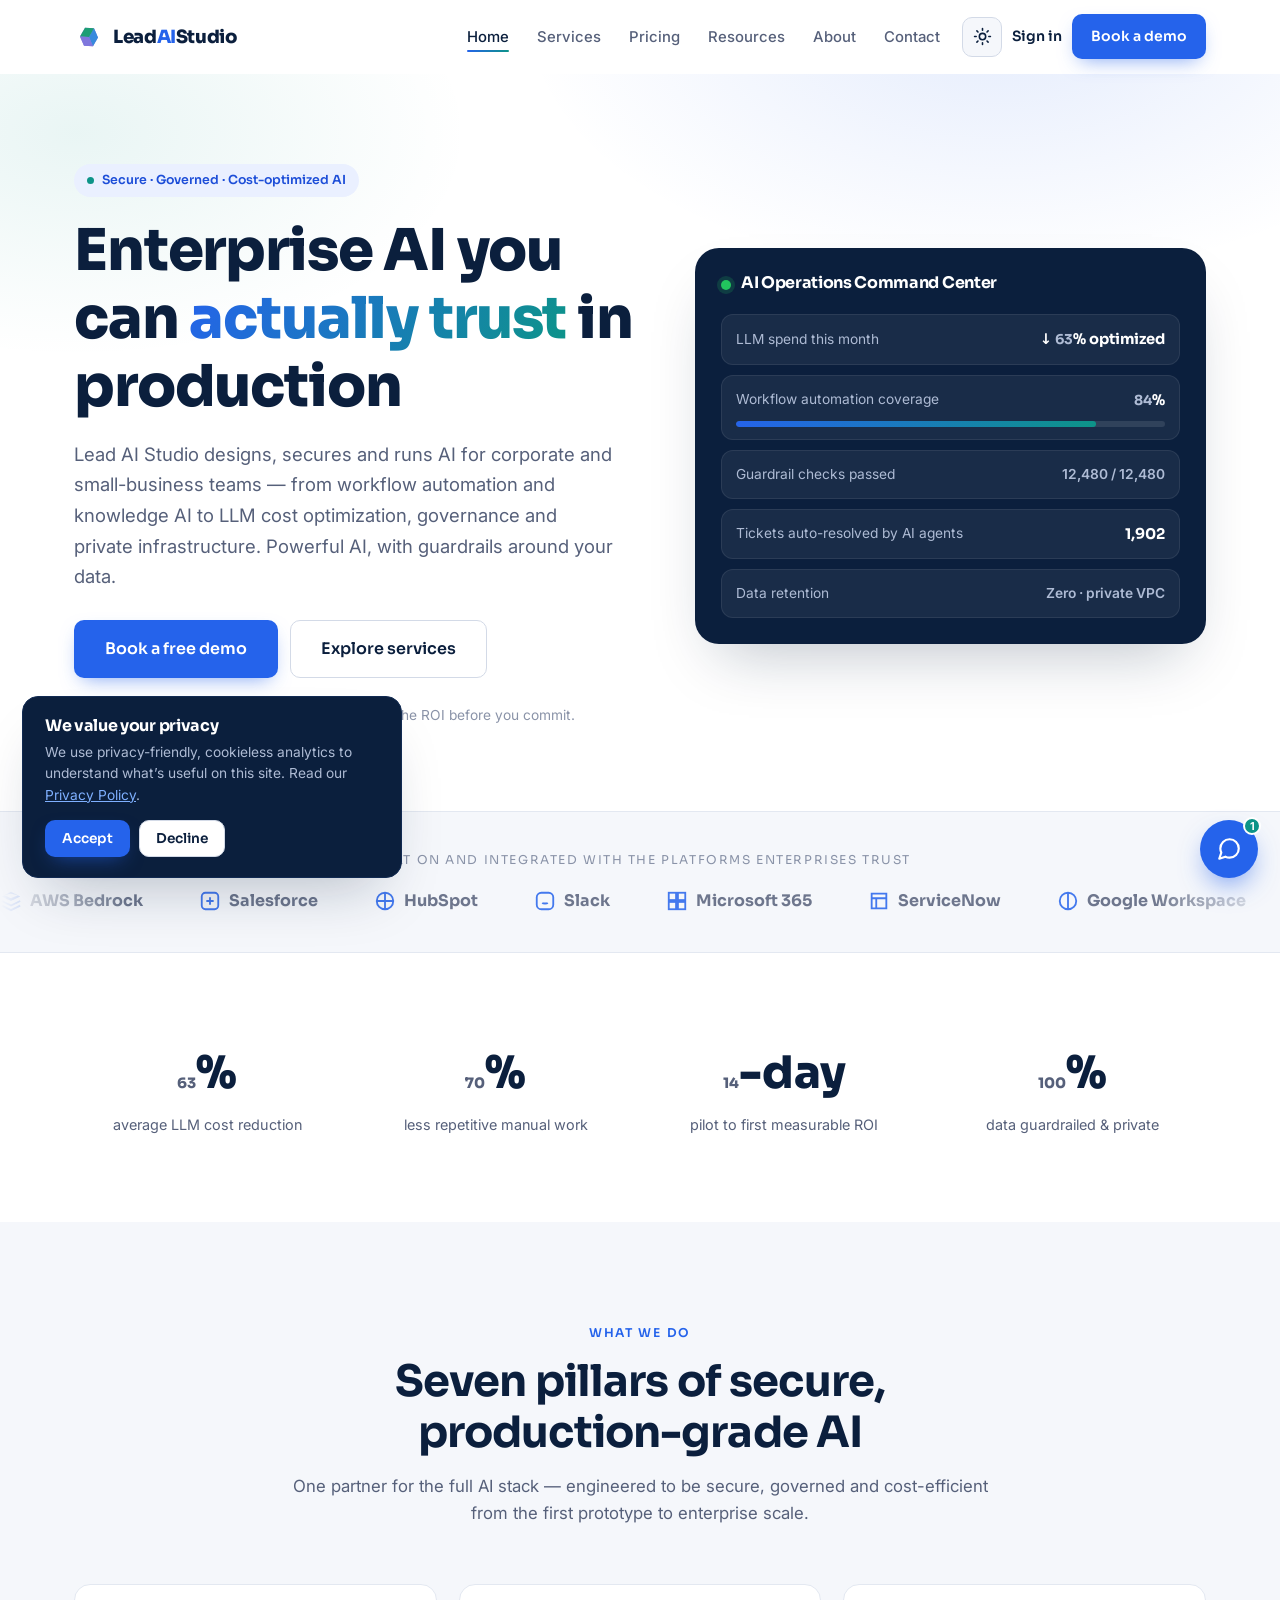
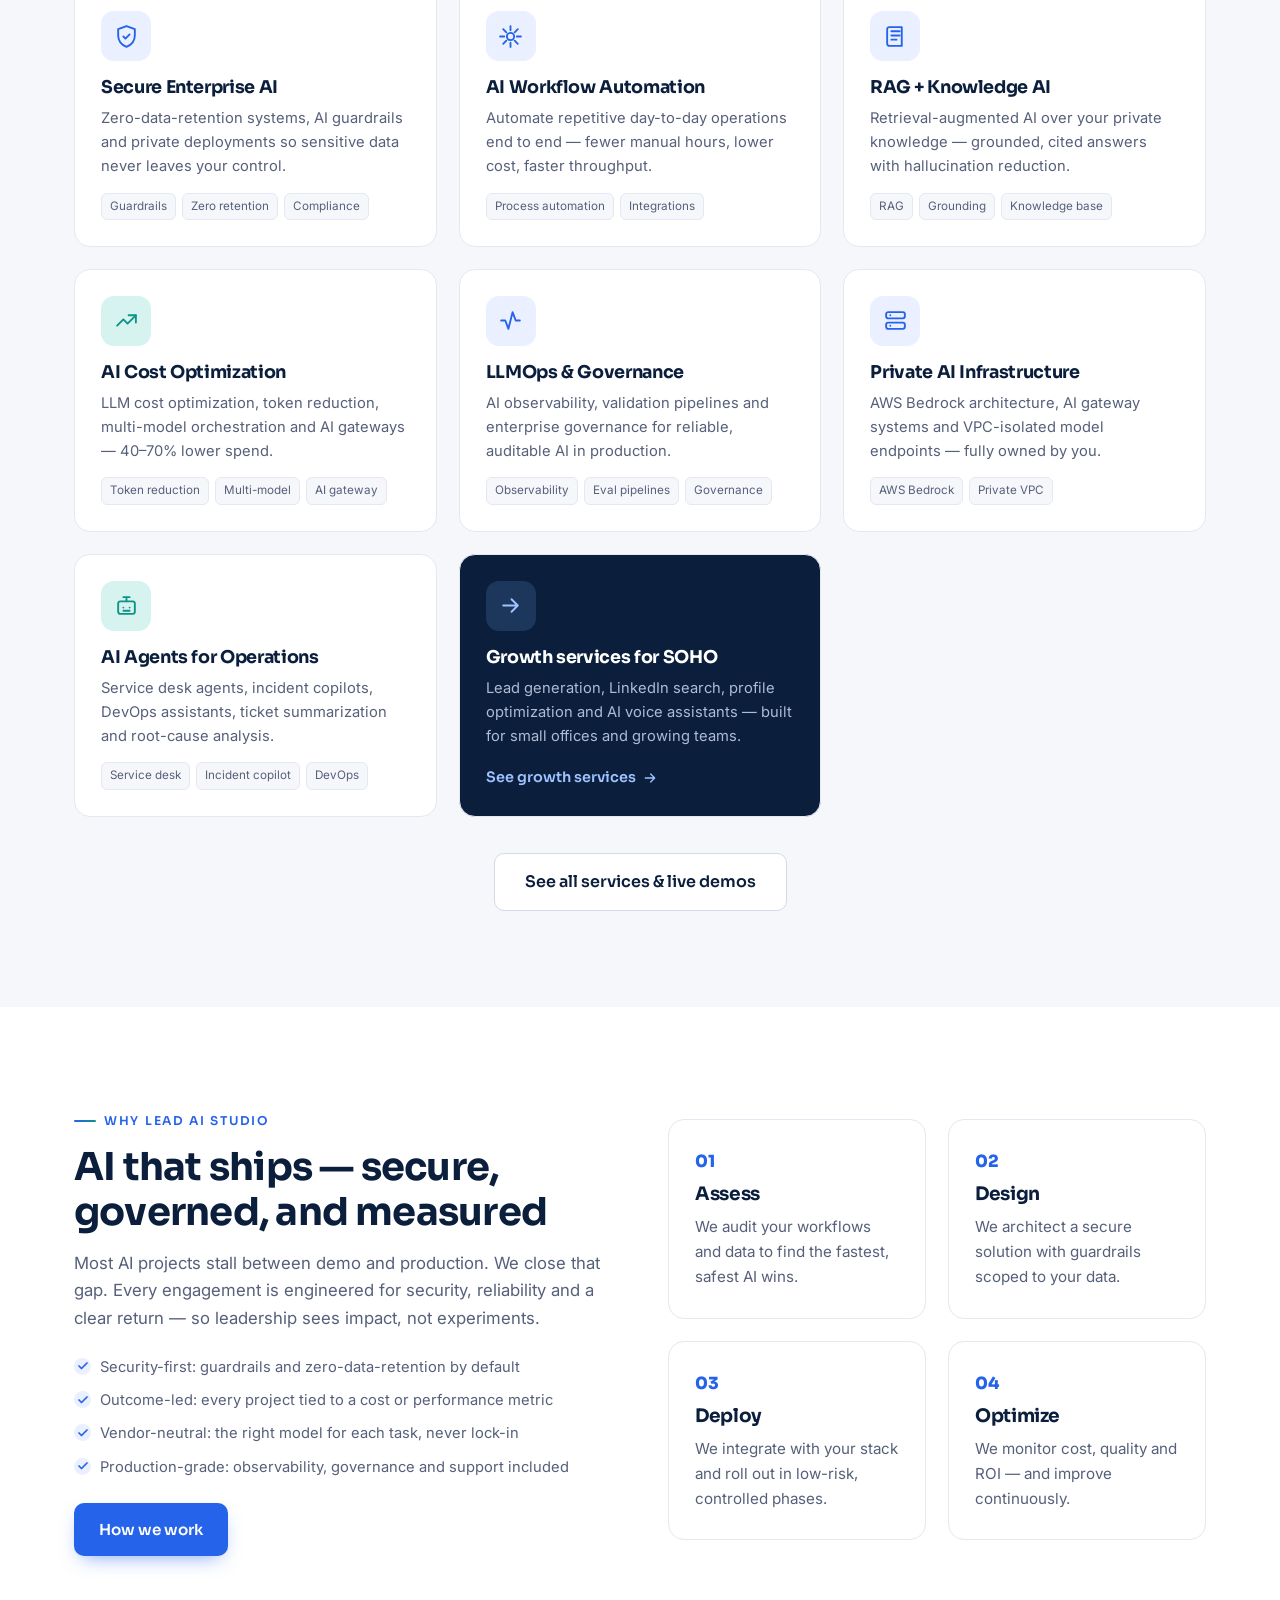
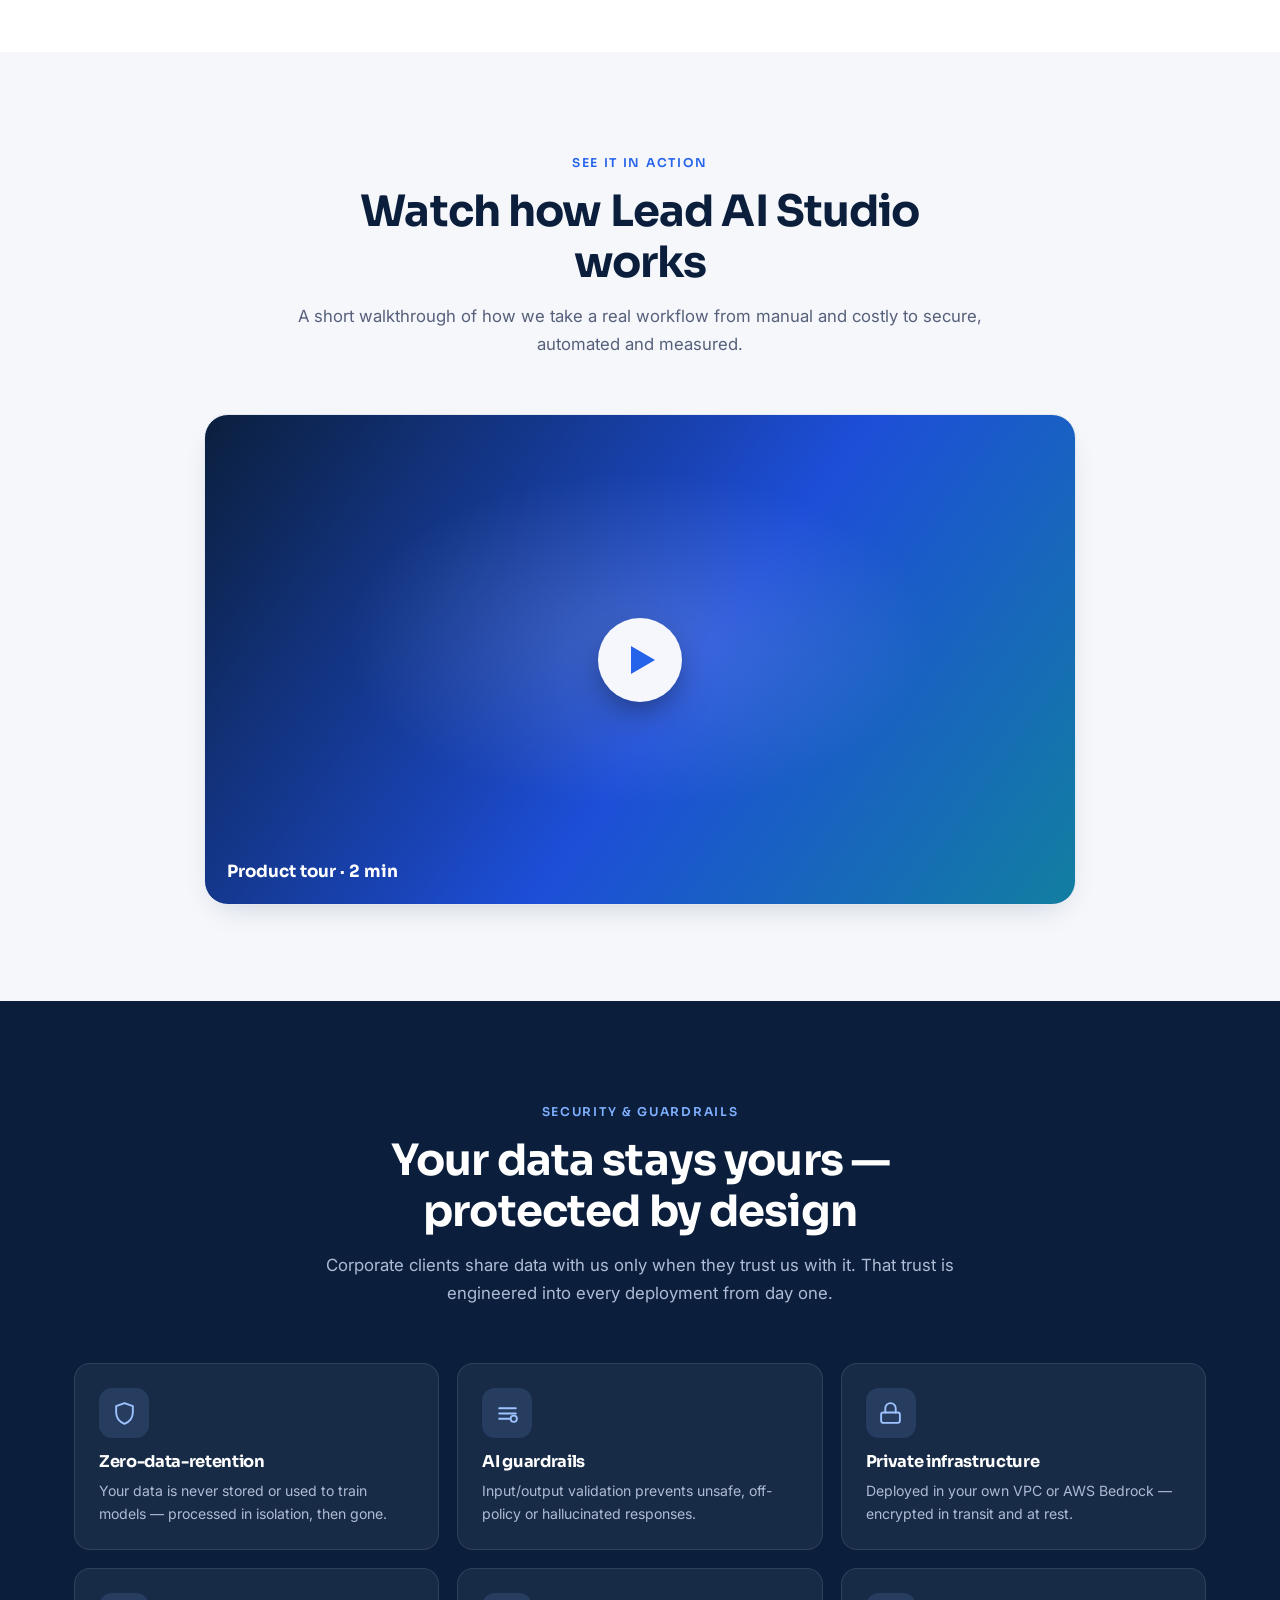
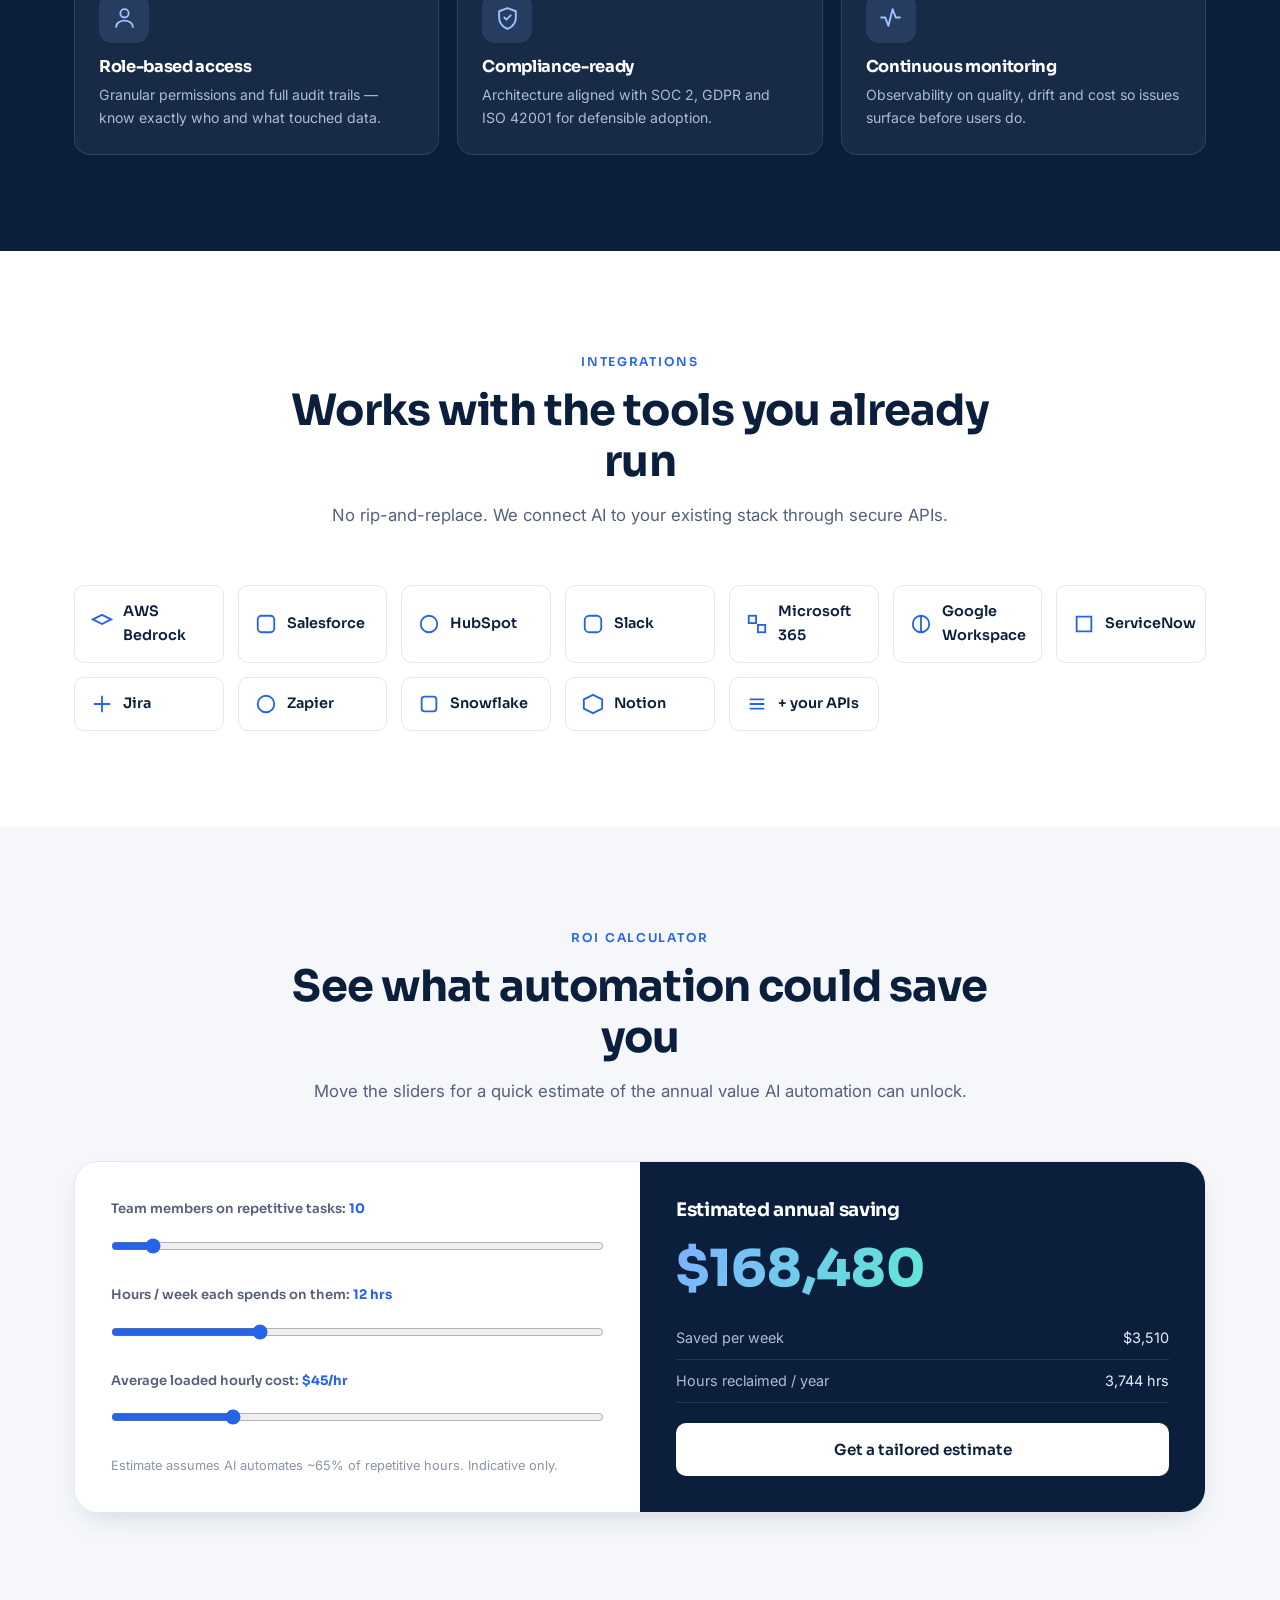
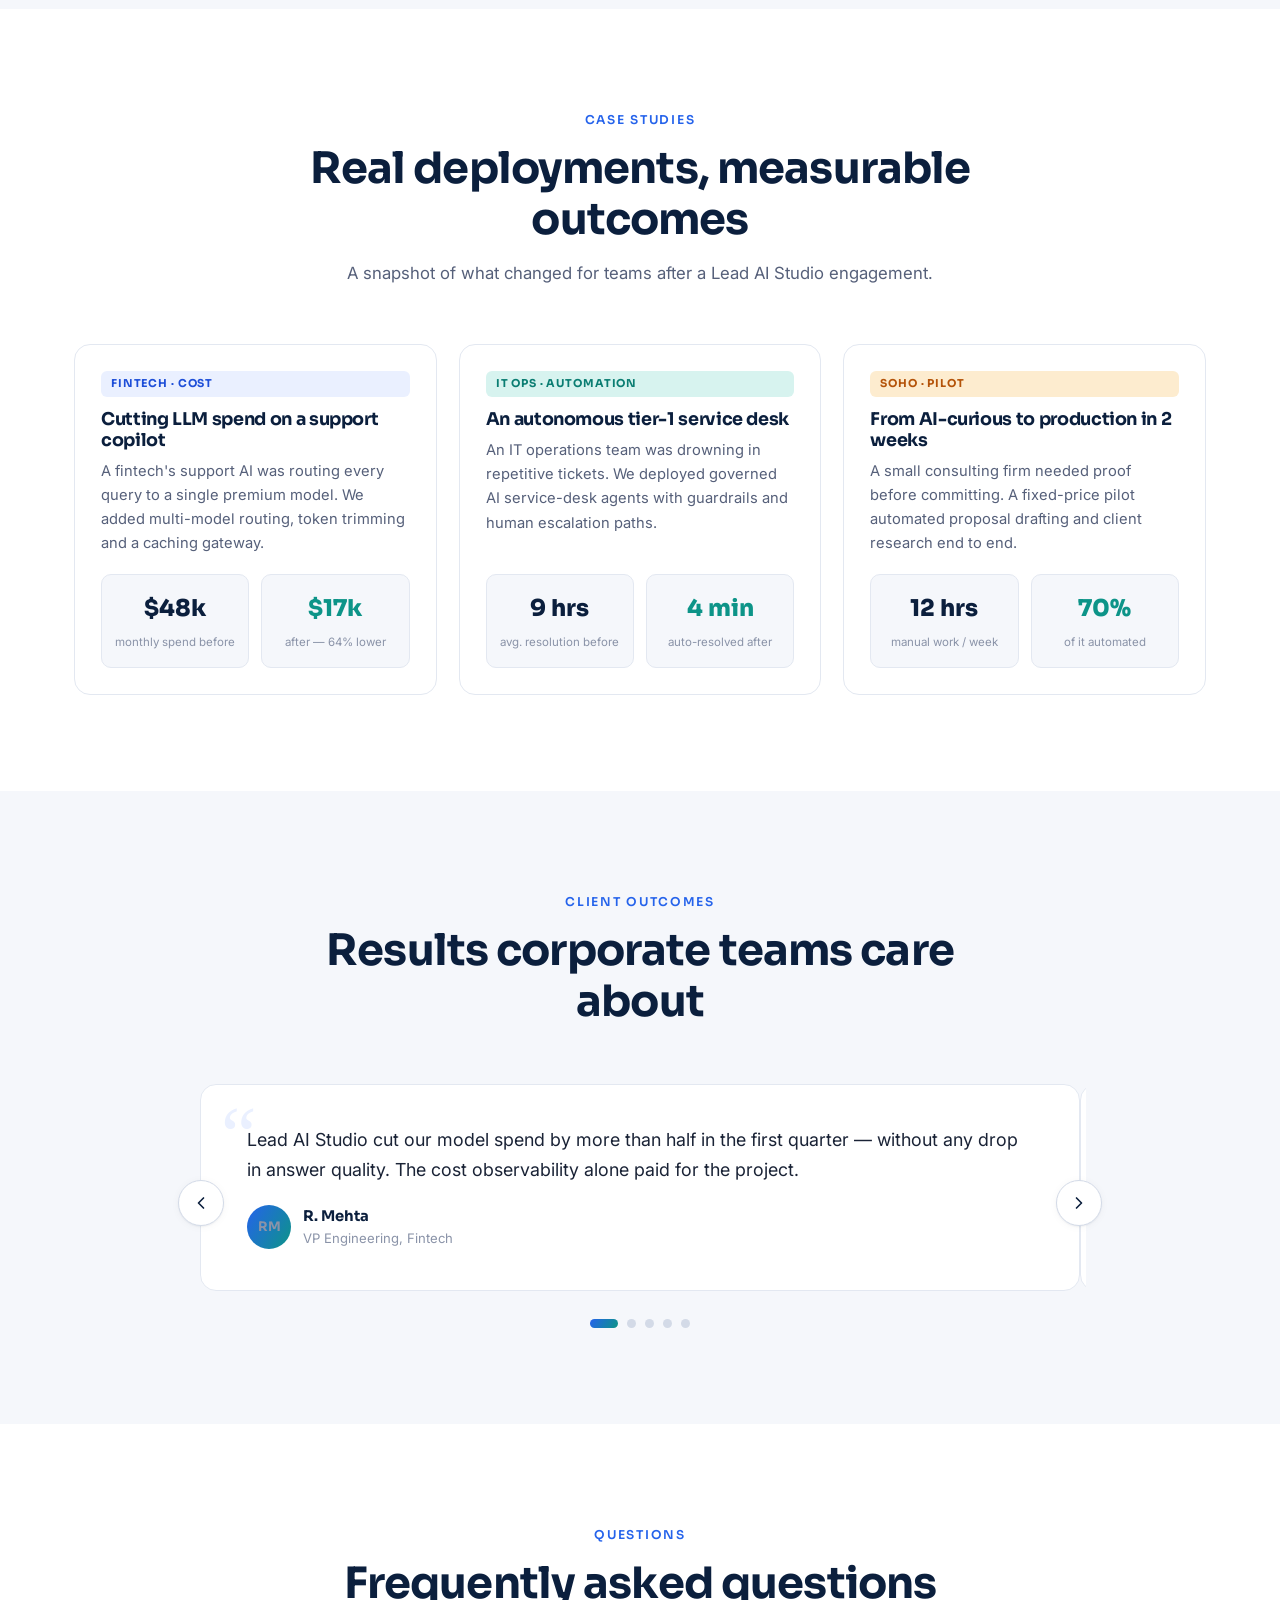
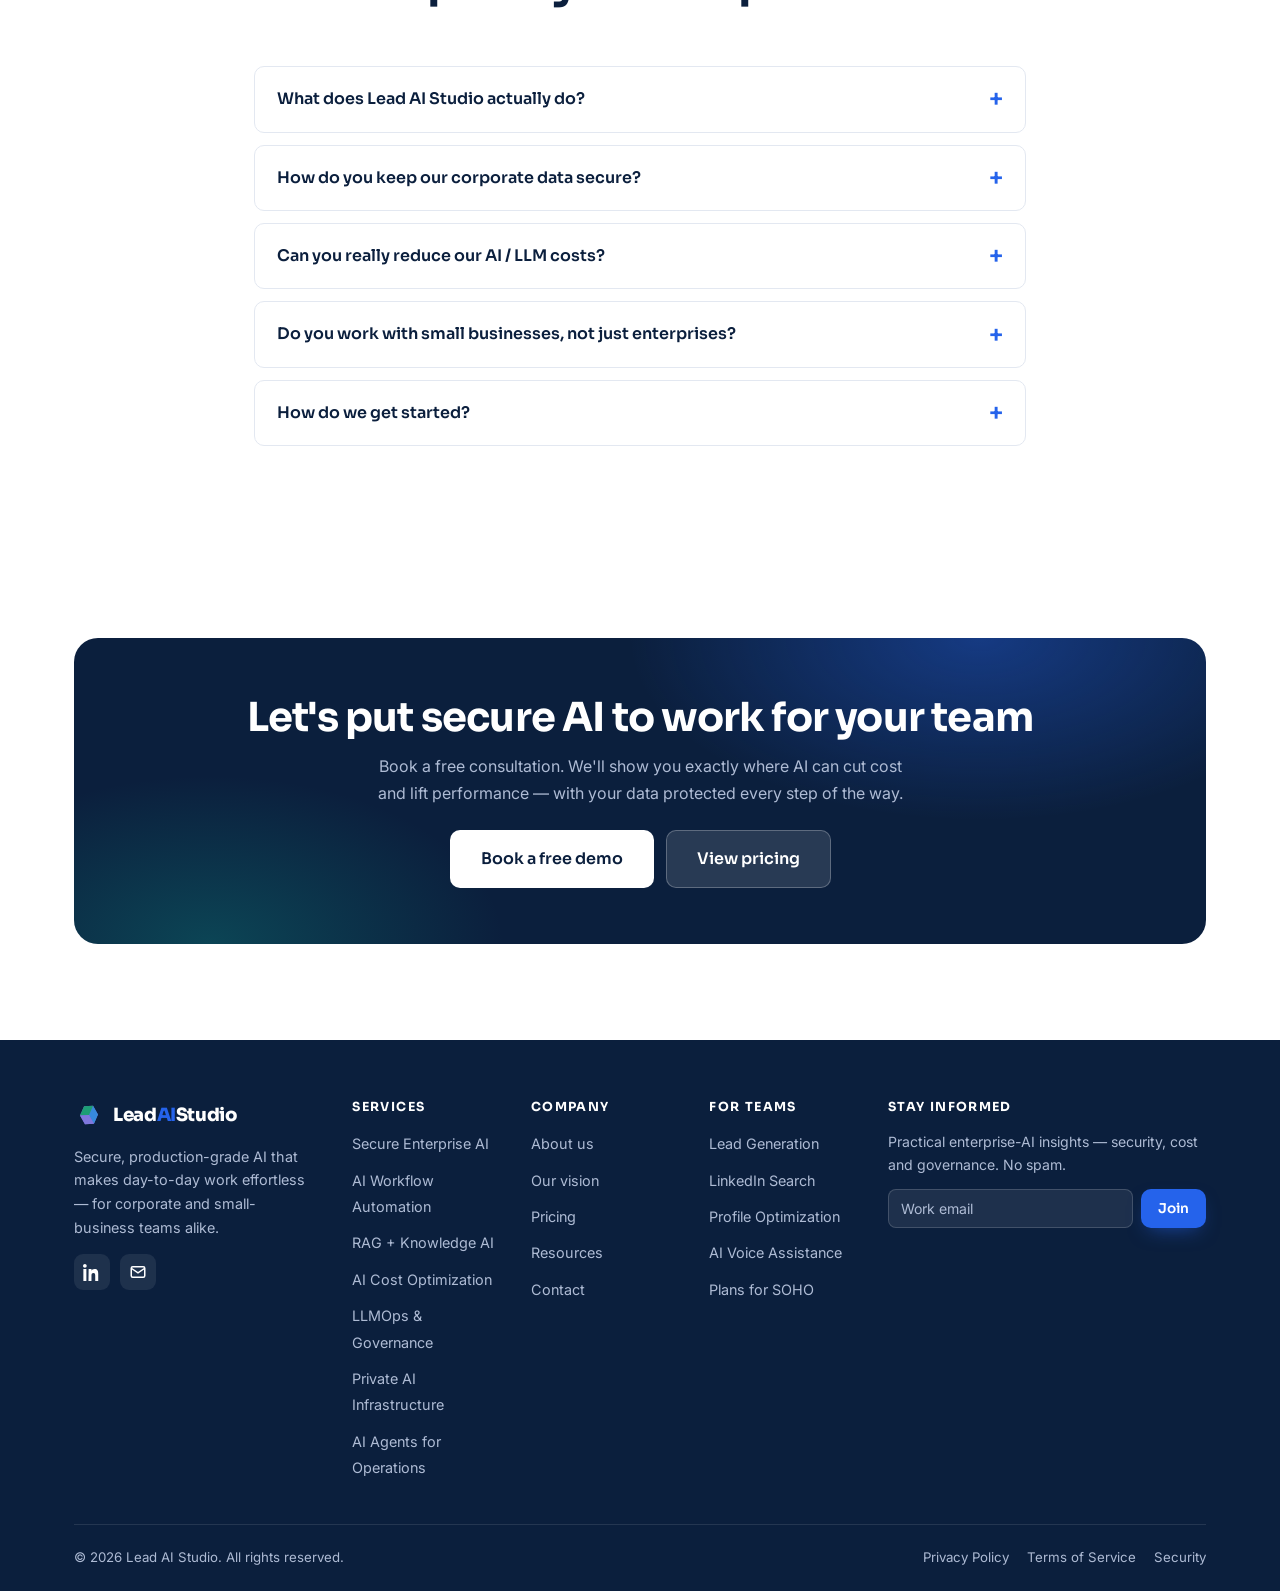
==== commit e7ff4ee1: "Added New UI features" ====
--- a/index.html
+++ b/index.html
@@ -1,9 +1,26 @@
 <!DOCTYPE html>
 <html lang="en">
 <head>
+  <!-- Privacy-friendly analytics by Plausible -->
+<script async src="https://plausible.io/js/pa-ovpp1_ffCEe9rZ5qwwaYu.js"></script>
+<script>
+  window.plausible=window.plausible||function(){(plausible.q=plausible.q||[]).push(arguments)},plausible.init=plausible.init||function(i){plausible.o=i||{}};
+  plausible.init()
+</script>
   <meta charset="UTF-8" />
   <meta name="viewport" content="width=device-width, initial-scale=1.0" />
   <meta name="theme-color" content="#0b1f3d" />
+  <script>
+    /* apply saved/system theme before paint — avoids dark-mode flash */
+    (function () {
+      try {
+        var t = localStorage.getItem("theme");
+        if (t === "dark" || (!t && window.matchMedia("(prefers-color-scheme: dark)").matches)) {
+          document.documentElement.setAttribute("data-theme", "dark");
+        }
+      } catch (e) {}
+    })();
+  </script>
 
   <title>Lead AI Studio | Secure Enterprise AI, Automation &amp; Cost Optimization</title>
   <meta name="description" content="Lead AI Studio builds secure, production-grade AI for corporate and small-business teams — workflow automation, RAG knowledge AI, LLM cost optimization, LLMOps governance, private AI infrastructure and AI agents for operations." />
@@ -46,7 +63,7 @@
     "contactPoint": {
       "@type": "ContactPoint",
       "contactType": "Sales",
-      "email": "hello@leadaistudio.com",
+      "email": "contact@leadaistudio.com",
       "availableLanguage": ["English"]
     }
   }
@@ -100,7 +117,7 @@
   <header class="site-header">
     <div class="container header-inner">
       <a class="brand" href="index.html" aria-label="Lead AI Studio home">
-        <img src="favicon.svg" alt="" width="30" height="30" />
+        <img src="assets/img/logo.svg" alt="" width="30" height="30" />
         <span class="brand-name">Lead<span class="brand-accent">AI</span>Studio</span>
       </a>
       <nav class="nav" aria-label="Primary">
@@ -153,11 +170,11 @@
           </div>
           <div class="hv-row">
             <span>LLM spend this month</span>
-            <strong>&#8595; 63% optimized</strong>
+            <strong>&#8595; <span data-count="63">0</span>% optimized</strong>
           </div>
           <div class="hv-row" style="flex-direction:column;align-items:stretch;gap:8px">
-            <div style="display:flex;justify-content:space-between"><span>Workflow automation coverage</span><strong>84%</strong></div>
-            <div class="hv-bar"><i style="width:84%"></i></div>
+            <div style="display:flex;justify-content:space-between"><span>Workflow automation coverage</span><strong><span data-count="84">0</span>%</strong></div>
+            <div class="hv-bar"><i data-bar="84"></i></div>
           </div>
           <div class="hv-row">
             <span>Guardrail checks passed</span>
@@ -179,13 +196,26 @@
     <div class="logos">
       <div class="container">
         <p>Built on and integrated with the platforms enterprises trust</p>
-        <div class="logos-row">
+      </div>
+      <div class="logos-marquee" aria-hidden="true">
+        <div class="logos-track">
           <span class="logo-chip"><svg viewBox="0 0 24 24" fill="currentColor"><path d="M12 2 2 7l10 5 10-5-10-5Zm0 7L4.5 5.6 12 4l7.5 1.6L12 9Z"/><path d="M2 12l10 5 10-5M2 17l10 5 10-5" fill="none" stroke="currentColor" stroke-width="2"/></svg> AWS Bedrock</span>
           <span class="logo-chip"><svg viewBox="0 0 24 24" fill="none" stroke="currentColor" stroke-width="2"><rect x="3" y="3" width="18" height="18" rx="4"/><path d="M8 12h8M12 8v8"/></svg> Salesforce</span>
           <span class="logo-chip"><svg viewBox="0 0 24 24" fill="none" stroke="currentColor" stroke-width="2"><circle cx="12" cy="12" r="9"/><path d="M12 3v18M3 12h18"/></svg> HubSpot</span>
           <span class="logo-chip"><svg viewBox="0 0 24 24" fill="none" stroke="currentColor" stroke-width="2"><rect x="3" y="3" width="18" height="18" rx="5"/><path d="M9 9h.01M15 9h.01M9 14c1 1 5 1 6 0"/></svg> Slack</span>
           <span class="logo-chip"><svg viewBox="0 0 24 24" fill="none" stroke="currentColor" stroke-width="2"><rect x="3" y="3" width="8" height="8"/><rect x="13" y="3" width="8" height="8"/><rect x="3" y="13" width="8" height="8"/><rect x="13" y="13" width="8" height="8"/></svg> Microsoft 365</span>
           <span class="logo-chip"><svg viewBox="0 0 24 24" fill="none" stroke="currentColor" stroke-width="2"><path d="M4 4h16v16H4z"/><path d="M4 9h16M9 9v11"/></svg> ServiceNow</span>
+          <span class="logo-chip"><svg viewBox="0 0 24 24" fill="none" stroke="currentColor" stroke-width="2"><circle cx="12" cy="12" r="9"/><path d="M12 3v18"/></svg> Google Workspace</span>
+          <span class="logo-chip"><svg viewBox="0 0 24 24" fill="none" stroke="currentColor" stroke-width="2"><path d="M3 12h18M12 3v18"/></svg> Jira</span>
+          <!-- duplicate set for seamless loop -->
+          <span class="logo-chip"><svg viewBox="0 0 24 24" fill="currentColor"><path d="M12 2 2 7l10 5 10-5-10-5Zm0 7L4.5 5.6 12 4l7.5 1.6L12 9Z"/><path d="M2 12l10 5 10-5M2 17l10 5 10-5" fill="none" stroke="currentColor" stroke-width="2"/></svg> AWS Bedrock</span>
+          <span class="logo-chip"><svg viewBox="0 0 24 24" fill="none" stroke="currentColor" stroke-width="2"><rect x="3" y="3" width="18" height="18" rx="4"/><path d="M8 12h8M12 8v8"/></svg> Salesforce</span>
+          <span class="logo-chip"><svg viewBox="0 0 24 24" fill="none" stroke="currentColor" stroke-width="2"><circle cx="12" cy="12" r="9"/><path d="M12 3v18M3 12h18"/></svg> HubSpot</span>
+          <span class="logo-chip"><svg viewBox="0 0 24 24" fill="none" stroke="currentColor" stroke-width="2"><rect x="3" y="3" width="18" height="18" rx="5"/><path d="M9 9h.01M15 9h.01M9 14c1 1 5 1 6 0"/></svg> Slack</span>
+          <span class="logo-chip"><svg viewBox="0 0 24 24" fill="none" stroke="currentColor" stroke-width="2"><rect x="3" y="3" width="8" height="8"/><rect x="13" y="3" width="8" height="8"/><rect x="3" y="13" width="8" height="8"/><rect x="13" y="13" width="8" height="8"/></svg> Microsoft 365</span>
+          <span class="logo-chip"><svg viewBox="0 0 24 24" fill="none" stroke="currentColor" stroke-width="2"><path d="M4 4h16v16H4z"/><path d="M4 9h16M9 9v11"/></svg> ServiceNow</span>
+          <span class="logo-chip"><svg viewBox="0 0 24 24" fill="none" stroke="currentColor" stroke-width="2"><circle cx="12" cy="12" r="9"/><path d="M12 3v18"/></svg> Google Workspace</span>
+          <span class="logo-chip"><svg viewBox="0 0 24 24" fill="none" stroke="currentColor" stroke-width="2"><path d="M3 12h18M12 3v18"/></svg> Jira</span>
         </div>
       </div>
     </div>
@@ -302,6 +332,26 @@
       </div>
     </section>
 
+    <!-- ===================== PRODUCT TOUR / VIDEO ===================== -->
+    <section class="section bg-soft">
+      <div class="container" style="max-width:920px">
+        <div class="section-head reveal">
+          <span class="eyebrow">See it in action</span>
+          <h2>Watch how Lead AI Studio works</h2>
+          <p class="section-lead">
+            A short walkthrough of how we take a real workflow from manual and
+            costly to secure, automated and measured.
+          </p>
+        </div>
+        <!-- data-video: replace "aqz-KE-bpKQ" with your own YouTube video ID -->
+        <div class="video-card reveal reveal-d1" data-video="aqz-KE-bpKQ"
+             role="button" tabindex="0" aria-label="Play the Lead AI Studio product tour">
+          <div class="video-play" aria-hidden="true"></div>
+          <span class="vc-label">Product tour &middot; 2 min</span>
+        </div>
+      </div>
+    </section>
+
     <!-- ===================== SECURITY BAND ===================== -->
     <section class="section band-dark">
       <div class="container">
@@ -408,32 +458,92 @@
       </div>
     </section>
 
+    <!-- ===================== CASE STUDIES ===================== -->
+    <section class="section">
+      <div class="container">
+        <div class="section-head reveal">
+          <span class="eyebrow">Case studies</span>
+          <h2>Real deployments, measurable outcomes</h2>
+          <p class="section-lead">A snapshot of what changed for teams after a Lead AI Studio engagement.</p>
+        </div>
+        <div class="case-grid">
+          <article class="case-card reveal">
+            <span class="tag tag-blue">Fintech &middot; Cost</span>
+            <h3>Cutting LLM spend on a support copilot</h3>
+            <p>A fintech's support AI was routing every query to a single premium model. We added multi-model routing, token trimming and a caching gateway.</p>
+            <div class="case-metrics">
+              <div class="case-metric"><strong>$48k</strong><span>monthly spend before</span></div>
+              <div class="case-metric win"><strong>$17k</strong><span>after &mdash; 64% lower</span></div>
+            </div>
+          </article>
+          <article class="case-card reveal reveal-d1">
+            <span class="tag tag-teal">IT Ops &middot; Automation</span>
+            <h3>An autonomous tier-1 service desk</h3>
+            <p>An IT operations team was drowning in repetitive tickets. We deployed governed AI service-desk agents with guardrails and human escalation paths.</p>
+            <div class="case-metrics">
+              <div class="case-metric"><strong>9 hrs</strong><span>avg. resolution before</span></div>
+              <div class="case-metric win"><strong>4 min</strong><span>auto-resolved after</span></div>
+            </div>
+          </article>
+          <article class="case-card reveal reveal-d2">
+            <span class="tag tag-amber">SOHO &middot; Pilot</span>
+            <h3>From AI-curious to production in 2 weeks</h3>
+            <p>A small consulting firm needed proof before committing. A fixed-price pilot automated proposal drafting and client research end to end.</p>
+            <div class="case-metrics">
+              <div class="case-metric"><strong>12 hrs</strong><span>manual work / week</span></div>
+              <div class="case-metric win"><strong>70%</strong><span>of it automated</span></div>
+            </div>
+          </article>
+        </div>
+      </div>
+    </section>
+
     <!-- ===================== TESTIMONIALS ===================== -->
-    <section class="section">
+    <section class="section bg-soft">
       <div class="container">
         <div class="section-head reveal">
           <span class="eyebrow">Client outcomes</span>
           <h2>Results corporate teams care about</h2>
         </div>
-        <div class="grid grid-3">
-          <figure class="quote reveal">
-            <p>Lead AI Studio cut our model spend by more than half in the first quarter — without any drop in answer quality. The cost observability alone paid for the project.</p>
-            <figcaption class="quote-by"><span class="quote-avatar">RM</span><span><strong>R. Mehta</strong><span>VP Engineering, Fintech</span></span></figcaption>
-          </figure>
-          <figure class="quote reveal reveal-d1">
-            <p>Their AI service-desk agents now resolve a large share of tier-1 tickets autonomously. Our team finally focuses on the work that needs real judgment.</p>
-            <figcaption class="quote-by"><span class="quote-avatar">SK</span><span><strong>S. Khan</strong><span>Head of IT Operations</span></span></figcaption>
-          </figure>
-          <figure class="quote reveal reveal-d2">
-            <p>As a small firm, we were nervous about AI and data. The guardrails and private setup made it an easy yes — and the pilot proved value in two weeks.</p>
-            <figcaption class="quote-by"><span class="quote-avatar">AT</span><span><strong>A. Torres</strong><span>Founder, Consulting SOHO</span></span></figcaption>
-          </figure>
+        <div class="carousel testi-carousel reveal" data-carousel data-autoplay="6500"
+             role="region" aria-roledescription="carousel" aria-label="Client testimonials" tabindex="0">
+          <div class="carousel-viewport">
+            <div class="carousel-track">
+              <figure class="quote carousel-slide">
+                <p>Lead AI Studio cut our model spend by more than half in the first quarter — without any drop in answer quality. The cost observability alone paid for the project.</p>
+                <figcaption class="quote-by"><span class="quote-avatar">RM</span><span><strong>R. Mehta</strong><span>VP Engineering, Fintech</span></span></figcaption>
+              </figure>
+              <figure class="quote carousel-slide">
+                <p>Their AI service-desk agents now resolve a large share of tier-1 tickets autonomously. Our team finally focuses on the work that needs real judgment.</p>
+                <figcaption class="quote-by"><span class="quote-avatar">SK</span><span><strong>S. Khan</strong><span>Head of IT Operations</span></span></figcaption>
+              </figure>
+              <figure class="quote carousel-slide">
+                <p>As a small firm, we were nervous about AI and data. The guardrails and private setup made it an easy yes — and the pilot proved value in two weeks.</p>
+                <figcaption class="quote-by"><span class="quote-avatar">AT</span><span><strong>A. Torres</strong><span>Founder, Consulting SOHO</span></span></figcaption>
+              </figure>
+              <figure class="quote carousel-slide">
+                <p>We went from AI pilot purgatory to a governed production rollout in under a quarter. The LLMOps dashboards gave our board the confidence to scale.</p>
+                <figcaption class="quote-by"><span class="quote-avatar">LN</span><span><strong>L. Nguyen</strong><span>Director of Data, Insurance</span></span></figcaption>
+              </figure>
+              <figure class="quote carousel-slide">
+                <p>The fixed-price 2-week pilot was the smartest spend of our year. We watched the automation handle real tickets before committing to anything bigger.</p>
+                <figcaption class="quote-by"><span class="quote-avatar">DB</span><span><strong>D. Brooks</strong><span>Operations Manager, Logistics</span></span></figcaption>
+              </figure>
+            </div>
+          </div>
+          <button class="carousel-arrow prev" type="button" aria-label="Previous testimonial">
+            <svg viewBox="0 0 24 24" fill="none" stroke="currentColor" stroke-width="2" stroke-linecap="round" stroke-linejoin="round"><path d="M15 18l-6-6 6-6"/></svg>
+          </button>
+          <button class="carousel-arrow next" type="button" aria-label="Next testimonial">
+            <svg viewBox="0 0 24 24" fill="none" stroke="currentColor" stroke-width="2" stroke-linecap="round" stroke-linejoin="round"><path d="M9 6l6 6-6 6"/></svg>
+          </button>
+          <div class="carousel-dots" role="tablist" aria-label="Select testimonial"></div>
         </div>
       </div>
     </section>
 
     <!-- ===================== FAQ ===================== -->
-    <section class="section bg-soft">
+    <section class="section">
       <div class="container" style="max-width:820px">
         <div class="section-head reveal">
           <span class="eyebrow">Questions</span>
@@ -485,7 +595,7 @@
       <div class="footer-grid">
         <div class="footer-brand">
           <a class="brand" href="index.html" aria-label="Lead AI Studio home">
-            <img src="favicon.svg" alt="" width="30" height="30" />
+            <img src="assets/img/logo.svg" alt="" width="30" height="30" />
             <span class="brand-name">Lead<span class="brand-accent">AI</span>Studio</span>
           </a>
           <p>Secure, production-grade AI that makes day-to-day work effortless — for corporate and small-business teams alike.</p>
@@ -493,7 +603,7 @@
             <a href="https://www.linkedin.com/company/lead-ai-studio" target="_blank" rel="noopener" aria-label="LinkedIn">
               <svg viewBox="0 0 24 24" fill="currentColor"><path d="M4.98 3.5A2.5 2.5 0 1 1 0 3.5a2.5 2.5 0 0 1 4.98 0ZM.5 8h4V24h-4Zm7 0h3.8v2.2h.05c.53-1 1.83-2.2 3.95-2.2 4.2 0 5 2.77 5 6.37V24h-4v-7c0-1.67-.03-3.8-2.32-3.8-2.32 0-2.68 1.8-2.68 3.67V24h-4Z"/></svg>
             </a>
-            <a href="mailto:hello@leadaistudio.com" aria-label="Email">
+            <a href="mailto:contact@leadaistudio.com" aria-label="Email">
               <svg viewBox="0 0 24 24" fill="none" stroke="currentColor" stroke-width="2"><rect x="3" y="5" width="18" height="14" rx="2"/><path d="m3 7 9 6 9-6"/></svg>
             </a>
           </div>
--- a/assets/css/styles.css
+++ b/assets/css/styles.css
@@ -28,6 +28,11 @@
   /* lines */
   --border:    #e3e8f1;
   --border-2:  #d3dae7;
+
+  /* theme-aware surfaces (overridden in dark mode) */
+  --surface:   #ffffff;   /* cards, inputs, panels */
+  --heading:   #0b1f3d;   /* heading + strong text */
+  --header-bg: rgba(255, 255, 255, .9);
 
   --grad:      linear-gradient(120deg, #2563eb 0%, #0d9488 100%);
 
@@ -60,7 +65,7 @@
 a { color: inherit; text-decoration: none; }
 ul { list-style: none; }
 button { font-family: inherit; }
-h1, h2, h3, h4 { font-family: var(--font-head); line-height: 1.18; font-weight: 700; letter-spacing: -0.02em; color: var(--navy); }
+h1, h2, h3, h4 { font-family: var(--font-head); line-height: 1.18; font-weight: 700; letter-spacing: -0.02em; color: var(--heading); }
 ::selection { background: rgba(37, 99, 235, .18); }
 :focus-visible { outline: 2px solid var(--blue); outline-offset: 3px; border-radius: 6px; }
 
@@ -107,11 +112,11 @@
 .btn svg { width: 18px; height: 18px; }
 .btn-primary { background: var(--blue); color: #fff; box-shadow: 0 8px 20px -8px rgba(37, 99, 235, .6); }
 .btn-primary:hover { background: var(--blue-700); transform: translateY(-2px); box-shadow: 0 12px 26px -8px rgba(37, 99, 235, .7); }
-.btn-outline { background: #fff; color: var(--navy); border-color: var(--border-2); }
+.btn-outline { background: var(--surface); color: var(--heading); border-color: var(--border-2); }
 .btn-outline:hover { border-color: var(--blue); color: var(--blue); transform: translateY(-2px); }
 .btn-light { background: rgba(255,255,255,.12); color: #fff; border-color: rgba(255,255,255,.25); }
 .btn-light:hover { background: rgba(255,255,255,.2); transform: translateY(-2px); }
-.btn-white { background: #fff; color: var(--navy); }
+.btn-white { background: #fff; color: #0b1f3d; }
 .btn-white:hover { transform: translateY(-2px); box-shadow: var(--shadow); }
 .btn-block { width: 100%; }
 .btn-sm { padding: 9px 16px; font-size: .85rem; }
@@ -126,7 +131,7 @@
 
 /* ------------------------- header ------------------------- */
 .site-header {
-  position: sticky; top: 0; z-index: 100; background: rgba(255, 255, 255, .9);
+  position: sticky; top: 0; z-index: 100; background: var(--header-bg);
   backdrop-filter: blur(12px); border-bottom: 1px solid transparent;
   transition: border-color .3s, box-shadow .3s;
 }
@@ -134,7 +139,7 @@
 .header-inner { display: flex; align-items: center; gap: 22px; padding: 14px 24px; }
 
 .brand { display: flex; align-items: center; gap: 9px; font-family: var(--font-head); }
-.brand-name { font-weight: 800; font-size: 1.14rem; letter-spacing: -.02em; color: var(--navy); }
+.brand-name { font-weight: 800; font-size: 1.14rem; letter-spacing: -.02em; color: var(--heading); }
 .brand-accent { color: var(--blue); }
 
 .nav { margin-left: auto; }
@@ -143,19 +148,19 @@
   font-size: .93rem; color: var(--slate); font-weight: 500; position: relative; padding: 4px 0;
   transition: color .2s;
 }
-.nav-list a:hover, .nav-list a.active { color: var(--navy); }
+.nav-list a:hover, .nav-list a.active { color: var(--heading); }
 .nav-list a.active::after {
   content: ""; position: absolute; left: 0; right: 0; bottom: -2px; height: 2px;
   background: var(--grad); border-radius: 2px;
 }
 .header-actions { display: flex; align-items: center; gap: 10px; }
 .header-actions .btn { padding: 10px 18px; font-size: .88rem; }
-.header-login { font-family: var(--font-head); font-weight: 600; font-size: .88rem; color: var(--navy); }
+.header-login { font-family: var(--font-head); font-weight: 600; font-size: .88rem; color: var(--heading); }
 
 .nav-toggle {
   display: none; flex-direction: column; gap: 5px; background: none; border: 0; cursor: pointer; padding: 6px;
 }
-.nav-toggle span { width: 24px; height: 2px; background: var(--navy); border-radius: 2px; transition: .3s; }
+.nav-toggle span { width: 24px; height: 2px; background: var(--heading); border-radius: 2px; transition: .3s; }
 .nav-toggle[aria-expanded="true"] span:nth-child(1) { transform: translateY(7px) rotate(45deg); }
 .nav-toggle[aria-expanded="true"] span:nth-child(2) { opacity: 0; }
 .nav-toggle[aria-expanded="true"] span:nth-child(3) { transform: translateY(-7px) rotate(-45deg); }
@@ -198,7 +203,7 @@
 .hv-row span { font-size: .86rem; color: var(--on-dark-soft); }
 .hv-row strong { font-family: var(--font-head); font-size: .92rem; color: #fff; }
 .hv-bar { height: 6px; border-radius: 4px; background: rgba(255,255,255,.1); overflow: hidden; }
-.hv-bar i { display: block; height: 100%; background: var(--grad); border-radius: 4px; }
+.hv-bar i { display: block; width: 0; height: 100%; background: var(--grad); border-radius: 4px; }
 .hv-tag { font-size: .72rem; color: #22c55e; font-weight: 600; }
 
 /* ------------------------- trust / logos ------------------------- */
@@ -219,7 +224,7 @@
 .stat { text-align: center; padding: 20px; }
 .stat strong {
   display: block; font-family: var(--font-head); font-size: clamp(2rem, 4vw, 2.8rem);
-  font-weight: 800; color: var(--navy);
+  font-weight: 800; color: var(--heading);
 }
 .stat .gradient-text { -webkit-text-fill-color: transparent; }
 .stat span { font-size: .9rem; color: var(--slate); }
@@ -232,7 +237,7 @@
 .grid-auto { grid-template-columns: repeat(auto-fill, minmax(290px, 1fr)); }
 
 .card {
-  background: #fff; border: 1px solid var(--border); border-radius: var(--radius);
+  background: var(--surface); border: 1px solid var(--border); border-radius: var(--radius);
   padding: 28px 26px; transition: transform .25s var(--ease), box-shadow .25s, border-color .25s;
 }
 .card:hover { transform: translateY(-5px); box-shadow: var(--shadow); border-color: var(--border-2); }
@@ -270,7 +275,7 @@
 
 /* pillar card (services overview) */
 .pillar {
-  display: flex; flex-direction: column; background: #fff; border: 1px solid var(--border);
+  display: flex; flex-direction: column; background: var(--surface); border: 1px solid var(--border);
   border-radius: var(--radius); padding: 26px; position: relative; overflow: hidden;
   transition: transform .25s var(--ease), box-shadow .25s, border-color .25s;
 }
@@ -329,7 +334,7 @@
 /* ------------------------- process steps ------------------------- */
 .steps { display: grid; grid-template-columns: repeat(4, 1fr); gap: 20px; }
 .step {
-  background: #fff; border: 1px solid var(--border); border-radius: var(--radius);
+  background: var(--surface); border: 1px solid var(--border); border-radius: var(--radius);
   padding: 26px 22px; position: relative; transition: transform .25s var(--ease), border-color .25s;
 }
 .step:hover { transform: translateY(-5px); border-color: var(--blue); }
@@ -344,9 +349,9 @@
 /* ------------------------- integrations ------------------------- */
 .integrations { display: grid; grid-template-columns: repeat(auto-fill, minmax(132px, 1fr)); gap: 14px; }
 .integration {
-  display: flex; align-items: center; gap: 10px; background: #fff; border: 1px solid var(--border);
+  display: flex; align-items: center; gap: 10px; background: var(--surface); border: 1px solid var(--border);
   border-radius: var(--radius-sm); padding: 14px 16px; font-family: var(--font-head);
-  font-weight: 600; font-size: .9rem; color: var(--navy);
+  font-weight: 600; font-size: .9rem; color: var(--heading);
   transition: transform .2s var(--ease), box-shadow .2s;
 }
 .integration:hover { transform: translateY(-3px); box-shadow: var(--shadow-sm); }
@@ -354,7 +359,7 @@
 
 /* ------------------------- demo widgets ------------------------- */
 .demo {
-  background: #fff; border: 1px solid var(--border); border-radius: var(--radius);
+  background: var(--surface); border: 1px solid var(--border); border-radius: var(--radius);
   overflow: hidden; box-shadow: var(--shadow-sm);
 }
 .demo-bar {
@@ -374,7 +379,7 @@
 /* chat-style transcript (voice demo) */
 .transcript { display: flex; flex-direction: column; gap: 10px; }
 .bubble { max-width: 84%; padding: 10px 14px; border-radius: 14px; font-size: .9rem; line-height: 1.5; }
-.bubble.ai { background: var(--blue-50); color: var(--navy); border-bottom-left-radius: 4px; align-self: flex-start; }
+.bubble.ai { background: var(--blue-50); color: var(--heading); border-bottom-left-radius: 4px; align-self: flex-start; }
 .bubble.user { background: var(--navy); color: #fff; border-bottom-right-radius: 4px; align-self: flex-end; }
 .bubble.caption { align-self: center; background: none; color: var(--mute); font-size: .8rem; padding: 2px; }
 
@@ -384,7 +389,7 @@
   border: 1px solid var(--border); border-radius: var(--radius-lg); overflow: hidden;
   box-shadow: var(--shadow);
 }
-.roi-inputs { padding: 36px; background: #fff; }
+.roi-inputs { padding: 36px; background: var(--surface); }
 .roi-inputs .field { margin-bottom: 18px; }
 .roi-range { width: 100%; accent-color: var(--blue); }
 .roi-val { font-family: var(--font-head); font-weight: 700; color: var(--blue); }
@@ -414,7 +419,7 @@
 .price-toggle button.active { background: var(--blue); color: #fff; }
 .price-grid { display: grid; grid-template-columns: repeat(3, 1fr); gap: 22px; align-items: start; }
 .price-card {
-  background: #fff; border: 1px solid var(--border); border-radius: var(--radius);
+  background: var(--surface); border: 1px solid var(--border); border-radius: var(--radius);
   padding: 30px 26px; display: flex; flex-direction: column; transition: transform .25s var(--ease), box-shadow .25s;
 }
 .price-card:hover { transform: translateY(-5px); box-shadow: var(--shadow); }
@@ -427,14 +432,14 @@
 }
 .price-card h3 { font-size: 1.2rem; margin-bottom: 4px; }
 .price-card .price-for { color: var(--mute); font-size: .85rem; margin-bottom: 16px; }
-.price-amount { font-family: var(--font-head); font-weight: 800; font-size: 2.4rem; color: var(--navy); }
+.price-amount { font-family: var(--font-head); font-weight: 800; font-size: 2.4rem; color: var(--heading); }
 .price-amount small { font-size: .9rem; font-weight: 500; color: var(--mute); }
 .price-card .feature-list { flex-grow: 1; margin-bottom: 22px; }
 
 /* comparison table */
 .compare { width: 100%; border-collapse: collapse; font-size: .92rem; }
 .compare th, .compare td { padding: 14px 16px; text-align: left; border-bottom: 1px solid var(--border); }
-.compare thead th { font-family: var(--font-head); color: var(--navy); background: var(--bg-soft); }
+.compare thead th { font-family: var(--font-head); color: var(--heading); background: var(--bg-soft); }
 .compare td:not(:first-child) { text-align: center; }
 .compare .yes { color: var(--teal); font-weight: 700; }
 .compare .no { color: var(--mute); }
@@ -454,7 +459,7 @@
 
 /* ------------------------- testimonials ------------------------- */
 .quote {
-  background: #fff; border: 1px solid var(--border); border-radius: var(--radius);
+  background: var(--surface); border: 1px solid var(--border); border-radius: var(--radius);
   padding: 28px; position: relative;
 }
 .quote::before {
@@ -467,12 +472,12 @@
   width: 44px; height: 44px; border-radius: 50%; background: var(--grad);
   display: grid; place-items: center; color: #fff; font-family: var(--font-head); font-weight: 700;
 }
-.quote-by strong { display: block; font-family: var(--font-head); font-size: .92rem; color: var(--navy); }
+.quote-by strong { display: block; font-family: var(--font-head); font-size: .92rem; color: var(--heading); }
 .quote-by span { font-size: .82rem; color: var(--mute); }
 
 /* ------------------------- resources / blog ------------------------- */
 .post-card {
-  display: flex; flex-direction: column; background: #fff; border: 1px solid var(--border);
+  display: flex; flex-direction: column; background: var(--surface); border: 1px solid var(--border);
   border-radius: var(--radius); overflow: hidden; transition: transform .25s var(--ease), box-shadow .25s;
 }
 .post-card:hover { transform: translateY(-5px); box-shadow: var(--shadow); }
@@ -481,7 +486,7 @@
 .post-thumb.alt2 { background: linear-gradient(120deg, #0d9488, #2563eb); }
 .post-thumb span {
   position: absolute; bottom: 12px; left: 14px; background: rgba(255,255,255,.92);
-  color: var(--navy); font-family: var(--font-head); font-weight: 700; font-size: .72rem;
+  color: var(--heading); font-family: var(--font-head); font-weight: 700; font-size: .72rem;
   padding: 4px 10px; border-radius: 6px;
 }
 .post-body { padding: 22px; display: flex; flex-direction: column; flex-grow: 1; }
@@ -491,10 +496,10 @@
 
 /* ------------------------- FAQ ------------------------- */
 .faq-list { display: flex; flex-direction: column; gap: 12px; }
-.faq-item { background: #fff; border: 1px solid var(--border); border-radius: var(--radius-sm); padding: 2px 22px; transition: border-color .25s, box-shadow .25s; }
+.faq-item { background: var(--surface); border: 1px solid var(--border); border-radius: var(--radius-sm); padding: 2px 22px; transition: border-color .25s, box-shadow .25s; }
 .faq-item[open] { border-color: var(--blue); box-shadow: var(--shadow-sm); }
 .faq-item summary {
-  font-family: var(--font-head); font-weight: 600; font-size: 1rem; color: var(--navy);
+  font-family: var(--font-head); font-weight: 600; font-size: 1rem; color: var(--heading);
   padding: 17px 0; cursor: pointer; list-style: none;
   display: flex; justify-content: space-between; align-items: center; gap: 16px;
 }
@@ -510,7 +515,7 @@
 .field { display: flex; flex-direction: column; gap: 6px; }
 .field label { font-family: var(--font-head); font-size: .82rem; font-weight: 600; color: var(--slate); }
 .field input, .field select, .field textarea {
-  font-family: var(--font-body); font-size: .95rem; color: var(--ink); background: #fff;
+  font-family: var(--font-body); font-size: .95rem; color: var(--ink); background: var(--surface);
   border: 1.5px solid var(--border-2); border-radius: 9px; padding: 11px 13px;
   transition: border-color .2s, box-shadow .2s; resize: vertical;
 }
@@ -602,7 +607,7 @@
 .chat-panel {
   position: fixed; bottom: 92px; right: 22px; z-index: 200;
   width: 370px; max-width: calc(100vw - 32px); height: 540px; max-height: calc(100vh - 130px);
-  background: #fff; border: 1px solid var(--border); border-radius: 18px;
+  background: var(--surface); border: 1px solid var(--border); border-radius: 18px;
   box-shadow: var(--shadow-lg); display: flex; flex-direction: column; overflow: hidden;
   opacity: 0; transform: translateY(16px) scale(.98); pointer-events: none;
   transition: opacity .25s var(--ease), transform .25s var(--ease);
@@ -618,16 +623,16 @@
 .chat-header span::before { content: ""; width: 7px; height: 7px; border-radius: 50%; background: #22c55e; }
 .chat-log { flex: 1; overflow-y: auto; padding: 18px; display: flex; flex-direction: column; gap: 12px; background: var(--bg-soft); }
 .chat-msg { max-width: 86%; padding: 10px 13px; border-radius: 13px; font-size: .9rem; line-height: 1.5; }
-.chat-msg.bot { background: #fff; border: 1px solid var(--border); color: var(--ink); align-self: flex-start; border-bottom-left-radius: 4px; }
+.chat-msg.bot { background: var(--surface); border: 1px solid var(--border); color: var(--ink); align-self: flex-start; border-bottom-left-radius: 4px; }
 .chat-msg.user { background: var(--blue); color: #fff; align-self: flex-end; border-bottom-right-radius: 4px; }
-.chat-quick { display: flex; flex-wrap: wrap; gap: 7px; padding: 10px 14px; border-top: 1px solid var(--border); background: #fff; }
+.chat-quick { display: flex; flex-wrap: wrap; gap: 7px; padding: 10px 14px; border-top: 1px solid var(--border); background: var(--surface); }
 .chat-quick button {
-  border: 1px solid var(--border-2); background: #fff; color: var(--blue-700);
+  border: 1px solid var(--border-2); background: var(--surface); color: var(--blue-700);
   font-family: var(--font-head); font-weight: 600; font-size: .8rem; cursor: pointer;
   padding: 7px 12px; border-radius: 999px; transition: background .2s, border-color .2s;
 }
 .chat-quick button:hover { background: var(--blue-50); border-color: var(--blue); }
-.chat-input { display: flex; gap: 8px; padding: 12px 14px; border-top: 1px solid var(--border); background: #fff; }
+.chat-input { display: flex; gap: 8px; padding: 12px 14px; border-top: 1px solid var(--border); background: var(--surface); }
 .chat-input input {
   flex: 1; border: 1.5px solid var(--border-2); border-radius: 999px; padding: 10px 15px;
   font-family: var(--font-body); font-size: .9rem; color: var(--ink);
@@ -644,6 +649,61 @@
 .chat-typing i:nth-child(2) { animation-delay: .2s; }
 .chat-typing i:nth-child(3) { animation-delay: .4s; }
 @keyframes blink { 0%, 60%, 100% { opacity: .25; } 30% { opacity: 1; } }
+
+/* ------------------------- logo marquee carousel ------------------------- */
+.logos-marquee {
+  margin-top: 18px; overflow: hidden;
+  -webkit-mask-image: linear-gradient(90deg, transparent, #000 10%, #000 90%, transparent);
+          mask-image: linear-gradient(90deg, transparent, #000 10%, #000 90%, transparent);
+}
+.logos-track {
+  display: flex; gap: 0 56px; width: max-content;
+  animation: marquee 34s linear infinite;
+}
+.logos-marquee:hover .logos-track,
+.logos-marquee:focus-within .logos-track { animation-play-state: paused; }
+.logos-track .logo-chip { flex-shrink: 0; }
+@keyframes marquee { from { transform: translateX(0); } to { transform: translateX(-50%); } }
+
+/* ------------------------- carousel ------------------------- */
+.carousel { position: relative; }
+.carousel:focus-visible { outline: 2px solid var(--blue); outline-offset: 6px; }
+.carousel-viewport { overflow: hidden; padding: 6px; margin: -6px; }
+.carousel-track {
+  display: flex; transition: transform .55s var(--ease); will-change: transform;
+}
+.carousel-slide { flex: 0 0 100%; min-width: 0; }
+.carousel-arrow {
+  position: absolute; top: 50%; transform: translateY(-50%); z-index: 2;
+  width: 46px; height: 46px; border-radius: 50%; border: 1px solid var(--border-2);
+  background: var(--surface); color: var(--heading); cursor: pointer; display: grid; place-items: center;
+  box-shadow: var(--shadow-sm); transition: background .2s, color .2s, border-color .2s;
+}
+.carousel-arrow:hover { background: var(--blue); color: #fff; border-color: var(--blue); }
+.carousel-arrow.prev { left: -22px; }
+.carousel-arrow.next { right: -22px; }
+.carousel-arrow svg { width: 20px; height: 20px; }
+.carousel-dots { display: flex; justify-content: center; gap: 9px; margin-top: 28px; }
+.carousel-dot {
+  width: 9px; height: 9px; border-radius: 999px; border: 0; padding: 0; cursor: pointer;
+  background: var(--border-2); transition: width .3s var(--ease), background .3s;
+}
+.carousel-dot.active { width: 28px; background: var(--grad); }
+
+/* testimonial carousel — larger featured quote */
+.testi-carousel { max-width: 880px; margin: 0 auto; }
+.testi-carousel .quote { padding: 40px 46px; }
+.testi-carousel .quote p { font-size: 1.12rem; line-height: 1.7; }
+.testi-carousel .quote::before { font-size: 5rem; top: 10px; }
+
+@media (max-width: 980px) {
+  .carousel-arrow.prev { left: 4px; }
+  .carousel-arrow.next { right: 4px; }
+  .testi-carousel .quote { padding: 32px 26px; }
+}
+@media (prefers-reduced-motion: reduce) {
+  .carousel-track { transition: none; }
+}
 
 /* ------------------------- reveal animation ------------------------- */
 .reveal { opacity: 0; transform: translateY(26px); transition: opacity .65s var(--ease), transform .65s var(--ease); }
@@ -677,7 +737,7 @@
   .nav-toggle { display: flex; }
   .nav {
     position: absolute; top: 100%; left: 0; right: 0; margin: 0;
-    background: #fff; border-bottom: 1px solid var(--border);
+    background: var(--surface); border-bottom: 1px solid var(--border);
     max-height: 0; overflow: hidden; transition: max-height .35s var(--ease);
     box-shadow: var(--shadow);
   }
@@ -696,4 +756,173 @@
   .cta-band { padding: 40px 24px; }
   .container { padding: 0 18px; }
   .chat-panel { bottom: 84px; right: 12px; }
-}
+  .cookie-bar { left: 12px; right: 12px; max-width: none; }
+}
+
+/* ===================================================================
+   DARK MODE + new components
+   =================================================================== */
+
+/* smooth theme transition */
+body, .site-header, .card, .pillar, .step, .quote, .price-card, .post-card,
+.faq-item, .integration, .demo, .case-card,
+.field input, .field select, .field textarea {
+  transition: background-color .35s var(--ease), border-color .35s var(--ease), color .35s var(--ease);
+}
+
+:root[data-theme="dark"] {
+  --bg:        #0b1626;
+  --bg-soft:   #101e34;
+  --bg-tint:   #14233d;
+  --ink:       #e6ebf5;
+  --slate:     #aab4c8;
+  --mute:      #7e8aa1;
+  --border:    #213048;
+  --border-2:  #2c3e5c;
+  --surface:   #122138;
+  --heading:   #f4f7fc;
+  --header-bg: rgba(11, 22, 38, .85);
+  --blue-50:   #17284a;
+  --shadow-sm: 0 1px 2px rgba(0, 0, 0, .4), 0 1px 10px rgba(0, 0, 0, .3);
+  --shadow:    0 14px 34px -12px rgba(0, 0, 0, .6);
+  --shadow-lg: 0 32px 64px -24px rgba(0, 0, 0, .75);
+}
+:root[data-theme="dark"] body { color: var(--ink); }
+:root[data-theme="dark"] .card-icon.teal { background: rgba(13, 148, 136, .2); color: #5eead4; }
+:root[data-theme="dark"] .tag-teal { background: rgba(13, 148, 136, .2); color: #5eead4; }
+:root[data-theme="dark"] .tag-amber { background: rgba(217, 119, 6, .2); color: #fbbf24; }
+:root[data-theme="dark"] .post-thumb span { background: rgba(255, 255, 255, .92); }
+:root[data-theme="dark"] .btn-outline { background: var(--surface); }
+:root[data-theme="dark"] img[src$="logo.svg"] { filter: brightness(1.4); }
+
+/* ------------------------- theme toggle ------------------------- */
+.theme-toggle {
+  width: 40px; height: 40px; border-radius: 10px; flex-shrink: 0;
+  display: grid; place-items: center; cursor: pointer;
+  background: var(--bg-soft); border: 1px solid var(--border-2); color: var(--heading);
+  transition: background .2s, color .2s, border-color .2s;
+}
+.theme-toggle:hover { border-color: var(--blue); color: var(--blue); }
+.theme-toggle svg { width: 19px; height: 19px; }
+.theme-toggle .ic-moon { display: none; }
+:root[data-theme="dark"] .theme-toggle .ic-sun { display: none; }
+:root[data-theme="dark"] .theme-toggle .ic-moon { display: block; }
+
+/* ------------------------- scroll progress ------------------------- */
+.scroll-progress {
+  position: fixed; top: 0; left: 0; height: 3px; width: 0; z-index: 300;
+  background: var(--grad); transition: width .12s linear;
+}
+
+/* ------------------------- back to top ------------------------- */
+.to-top {
+  position: fixed; bottom: 92px; right: 28px; z-index: 190;
+  width: 44px; height: 44px; border-radius: 50%; cursor: pointer;
+  background: var(--surface); border: 1px solid var(--border-2); color: var(--heading);
+  display: grid; place-items: center; box-shadow: var(--shadow);
+  opacity: 0; transform: translateY(12px); pointer-events: none;
+  transition: opacity .3s var(--ease), transform .3s var(--ease), background .2s, color .2s;
+}
+.to-top.show { opacity: 1; transform: none; pointer-events: auto; }
+.to-top:hover { background: var(--blue); color: #fff; border-color: var(--blue); }
+.to-top svg { width: 20px; height: 20px; }
+
+/* ------------------------- cookie consent ------------------------- */
+.cookie-bar {
+  position: fixed; bottom: 22px; left: 22px; z-index: 250; max-width: 380px;
+  background: var(--navy); color: var(--on-dark-soft); border: 1px solid var(--navy-2);
+  border-radius: 16px; padding: 20px 22px; box-shadow: var(--shadow-lg);
+  transform: translateY(160%); transition: transform .45s var(--ease);
+}
+.cookie-bar.show { transform: none; }
+.cookie-bar h4 { color: #fff; font-size: 1rem; margin-bottom: 6px; }
+.cookie-bar p { font-size: .86rem; line-height: 1.55; margin-bottom: 14px; }
+.cookie-bar p a { color: #7fb0ff; text-decoration: underline; }
+.cookie-actions { display: flex; gap: 9px; flex-wrap: wrap; }
+.cookie-actions .btn { padding: 9px 16px; font-size: .85rem; }
+
+/* ------------------------- case studies ------------------------- */
+.case-grid { display: grid; grid-template-columns: repeat(3, 1fr); gap: 22px; }
+.case-card {
+  display: flex; flex-direction: column; background: var(--surface);
+  border: 1px solid var(--border); border-radius: var(--radius); padding: 26px;
+  transition: transform .25s var(--ease), box-shadow .25s, border-color .25s;
+}
+.case-card:hover { transform: translateY(-5px); box-shadow: var(--shadow); border-color: var(--blue); }
+.case-card h3 { font-size: 1.1rem; margin: 12px 0 8px; }
+.case-card > p { color: var(--slate); font-size: .92rem; flex-grow: 1; }
+.case-metrics { display: flex; gap: 12px; margin-top: 18px; }
+.case-metric {
+  flex: 1; text-align: center; background: var(--bg-soft);
+  border: 1px solid var(--border); border-radius: var(--radius-sm); padding: 14px 8px;
+}
+.case-metric strong {
+  display: block; font-family: var(--font-head); font-weight: 800; font-size: 1.45rem; color: var(--heading);
+}
+.case-metric.win strong { color: var(--teal); }
+.case-metric span { font-size: .72rem; color: var(--mute); }
+
+/* ------------------------- video / product tour ------------------------- */
+.video-card {
+  position: relative; border-radius: var(--radius-lg); overflow: hidden; cursor: pointer;
+  aspect-ratio: 16 / 9; border: 1px solid var(--border);
+  background: linear-gradient(125deg, #0b1f3d 0%, #1d4ed8 55%, #0d9488 120%);
+  display: grid; place-items: center; box-shadow: var(--shadow);
+}
+.video-card::after {
+  content: ""; position: absolute; inset: 0;
+  background: radial-gradient(420px 240px at 50% 46%, rgba(255,255,255,.16), transparent 70%);
+}
+.video-card .vc-label {
+  position: absolute; bottom: 18px; left: 22px; z-index: 2; color: #fff;
+  font-family: var(--font-head); font-weight: 700; font-size: 1.05rem;
+}
+.video-play {
+  position: relative; z-index: 2; width: 84px; height: 84px; border-radius: 50%;
+  background: rgba(255, 255, 255, .95); display: grid; place-items: center;
+  box-shadow: 0 12px 34px -8px rgba(0, 0, 0, .5); transition: transform .25s var(--ease);
+}
+.video-card:hover .video-play { transform: scale(1.08); }
+.video-play::before {
+  content: ""; width: 0; height: 0; margin-left: 6px;
+  border-style: solid; border-width: 14px 0 14px 24px;
+  border-color: transparent transparent transparent var(--blue);
+}
+.video-modal {
+  position: fixed; inset: 0; z-index: 400; background: rgba(4, 9, 18, .82);
+  display: grid; place-items: center; padding: 24px;
+  opacity: 0; pointer-events: none; transition: opacity .3s var(--ease);
+}
+.video-modal.open { opacity: 1; pointer-events: auto; }
+.vm-inner { width: min(940px, 94vw); aspect-ratio: 16 / 9; position: relative; }
+.vm-inner iframe { width: 100%; height: 100%; border: 0; border-radius: 14px; }
+.vm-close {
+  position: absolute; top: -46px; right: 0; width: 38px; height: 38px; border-radius: 50%;
+  border: 0; cursor: pointer; background: rgba(255, 255, 255, .15); color: #fff;
+  display: grid; place-items: center;
+}
+.vm-close:hover { background: rgba(255, 255, 255, .28); }
+.vm-close svg { width: 20px; height: 20px; }
+
+/* ------------------------- calendar embed ------------------------- */
+.cal-embed {
+  background: var(--surface); border: 1px solid var(--border);
+  border-radius: var(--radius-lg); overflow: hidden; box-shadow: var(--shadow-sm);
+  min-height: 640px;
+}
+.cal-fallback { padding: 40px 28px; text-align: center; }
+.cal-fallback .card-icon { margin: 0 auto 16px; }
+
+@media (max-width: 1000px) {
+  .case-grid { grid-template-columns: 1fr; max-width: 460px; margin: 0 auto; }
+}
+
+/* ------------------------- legal / policy pages ------------------------- */
+.legal .updated { color: var(--mute); font-size: .85rem; margin-bottom: 30px; }
+.legal h2 { font-size: 1.32rem; margin: 38px 0 12px; }
+.legal h2:first-of-type { margin-top: 0; }
+.legal p { color: var(--slate); margin-bottom: 13px; }
+.legal ul { margin: 0 0 16px; padding-left: 22px; list-style: disc; }
+.legal ul li { color: var(--slate); margin-bottom: 7px; }
+.legal a { color: var(--blue); font-weight: 600; }
+.legal strong { color: var(--heading); }
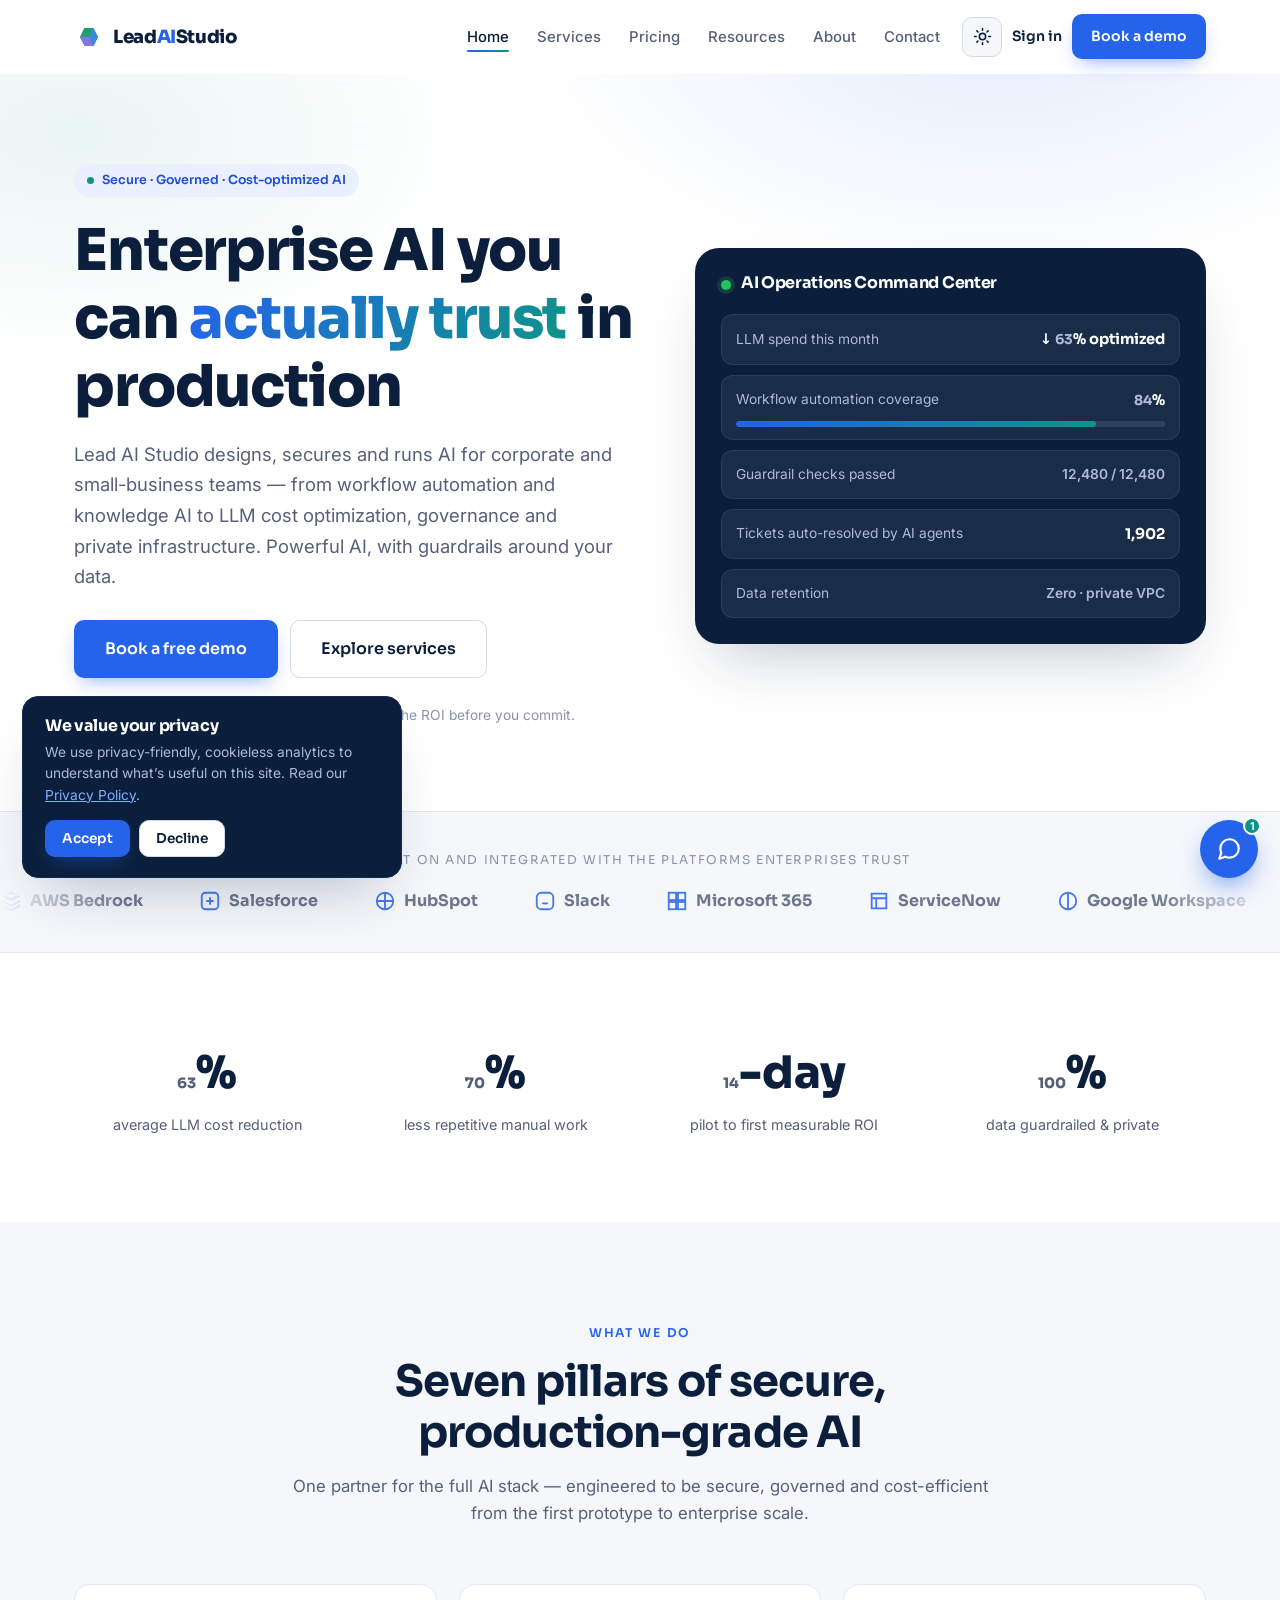
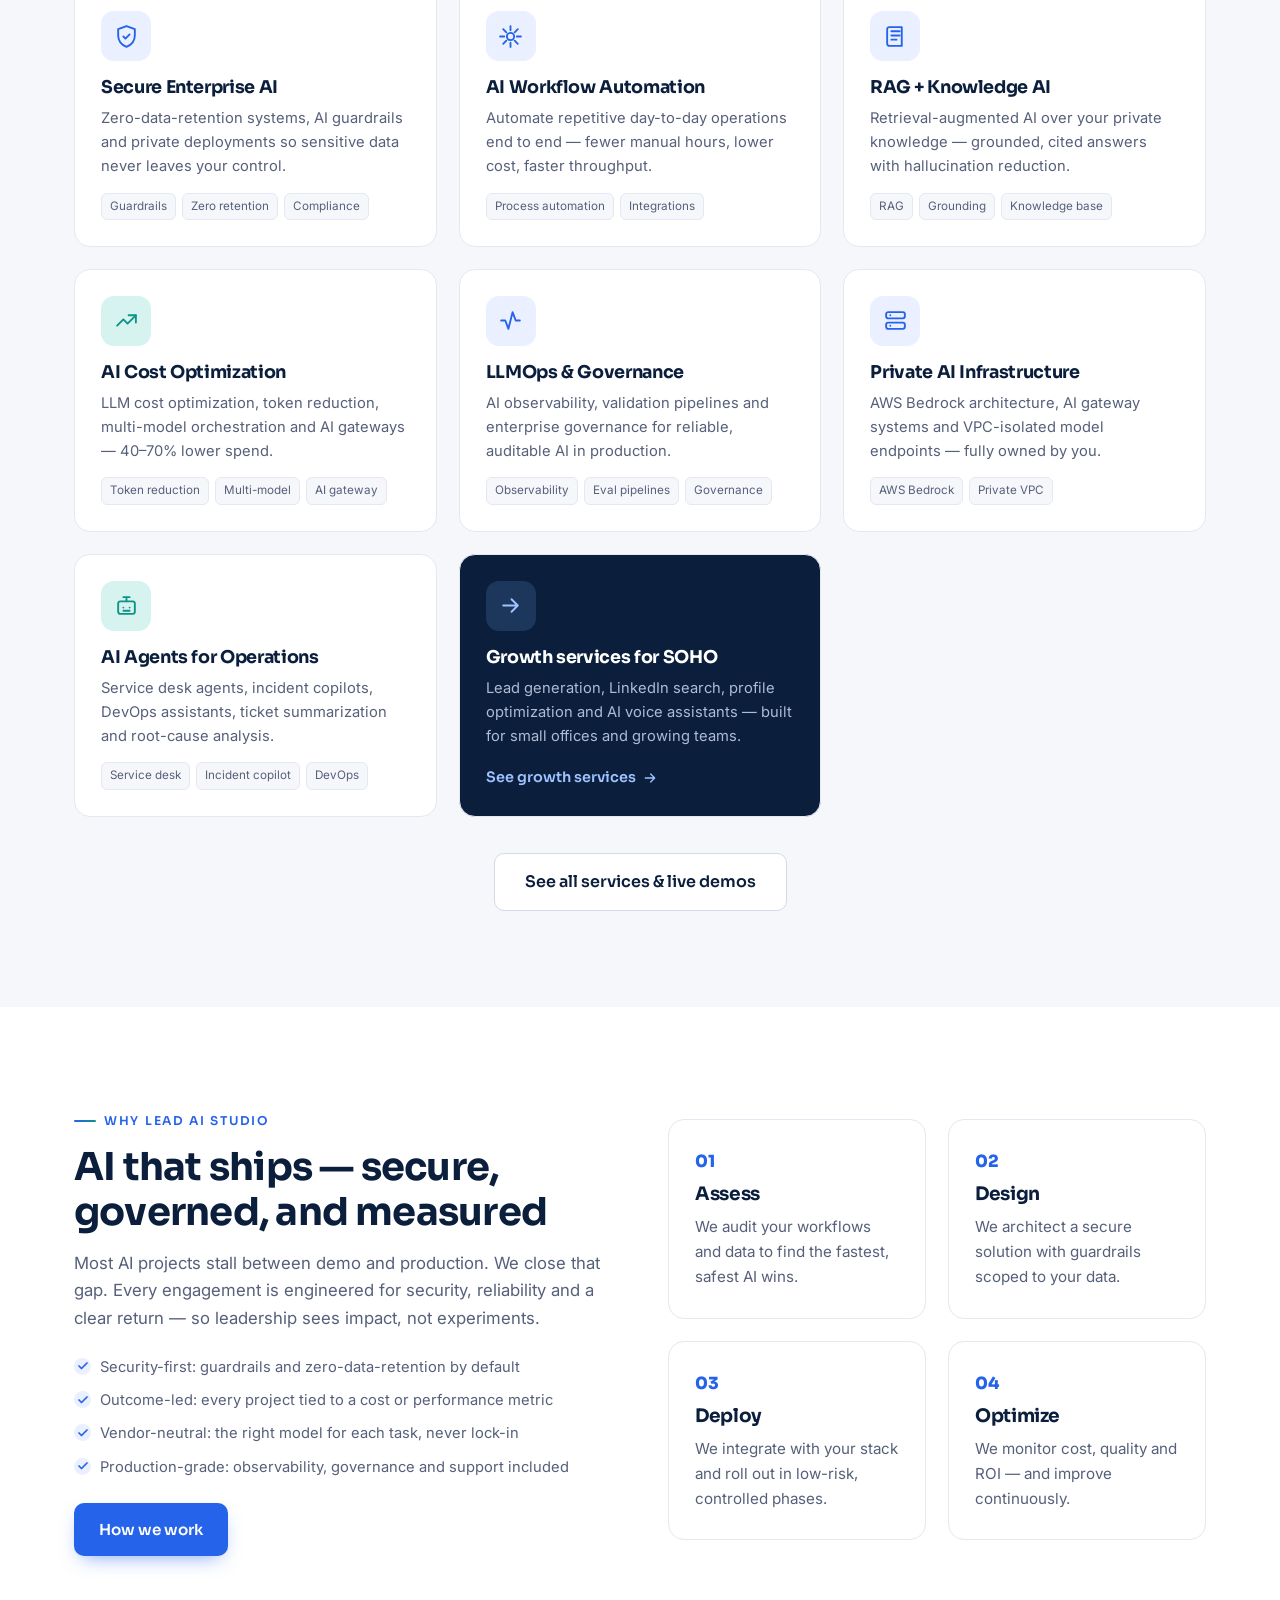
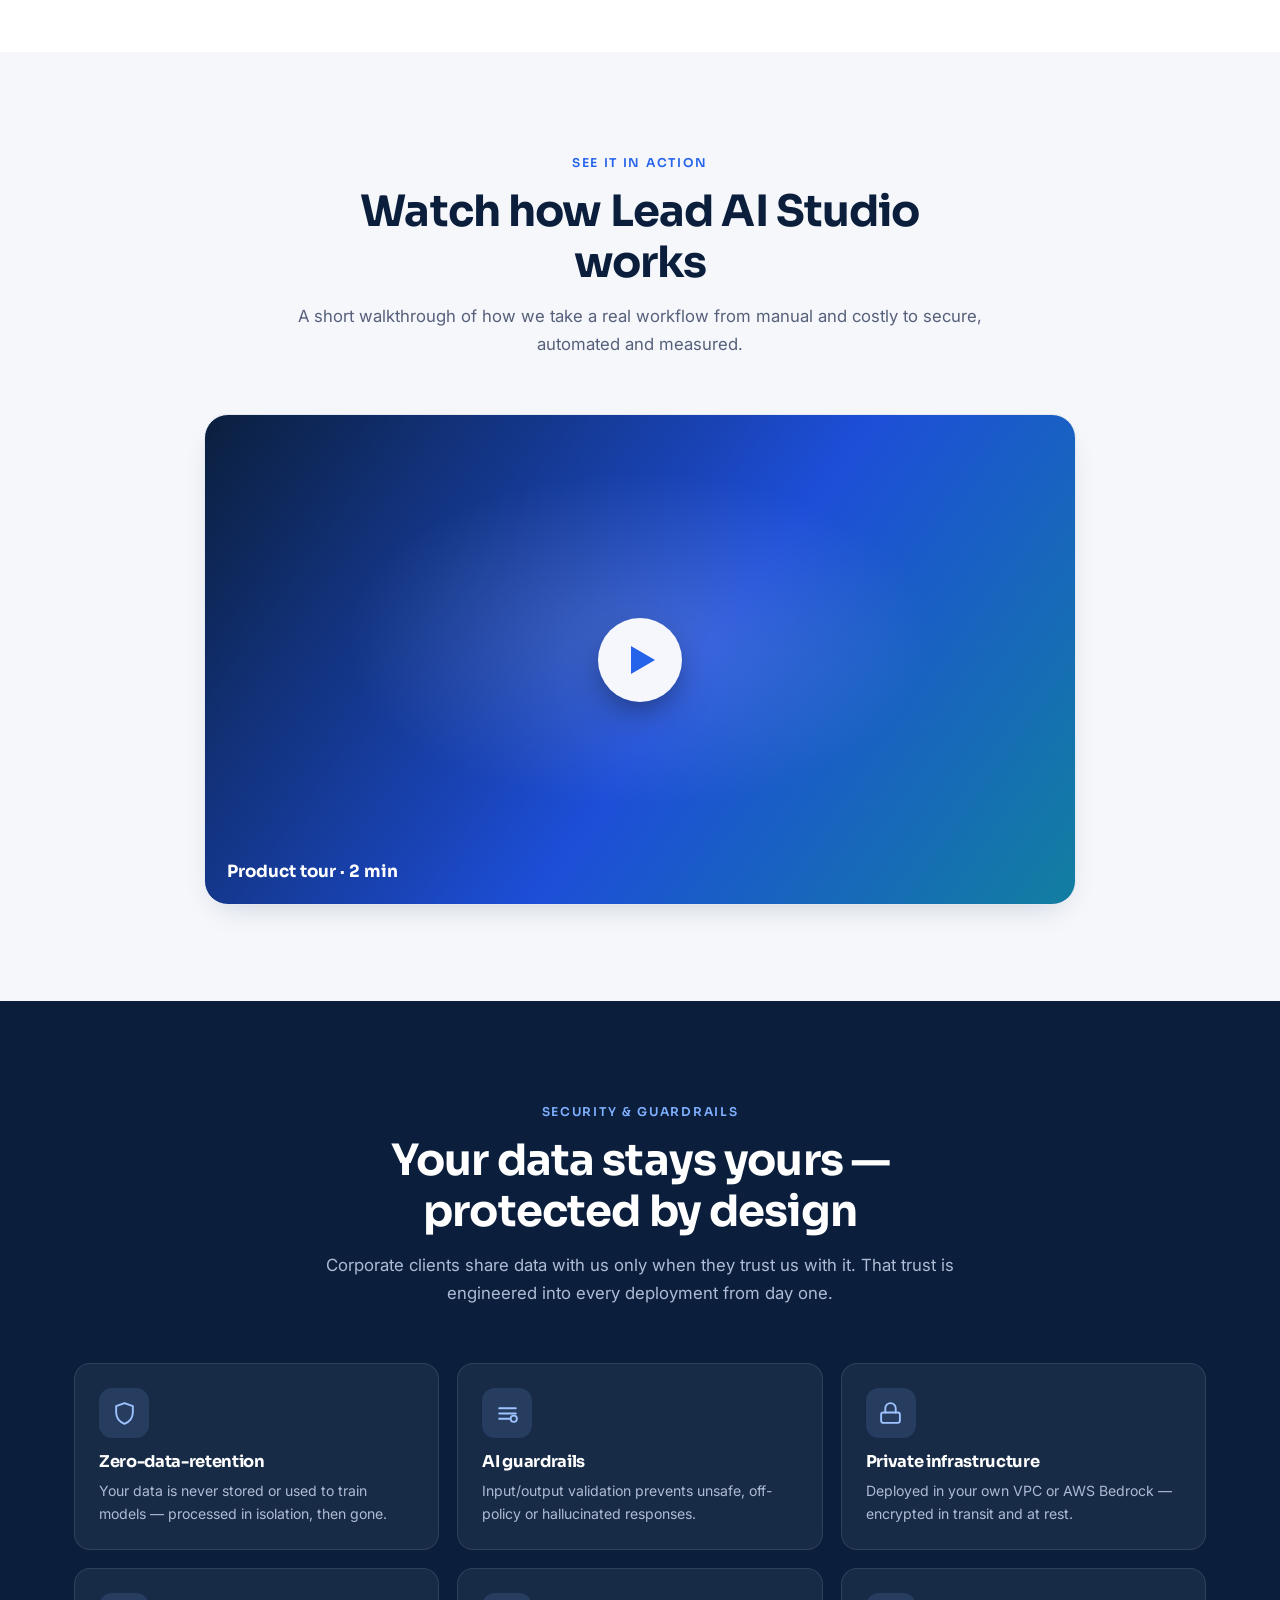
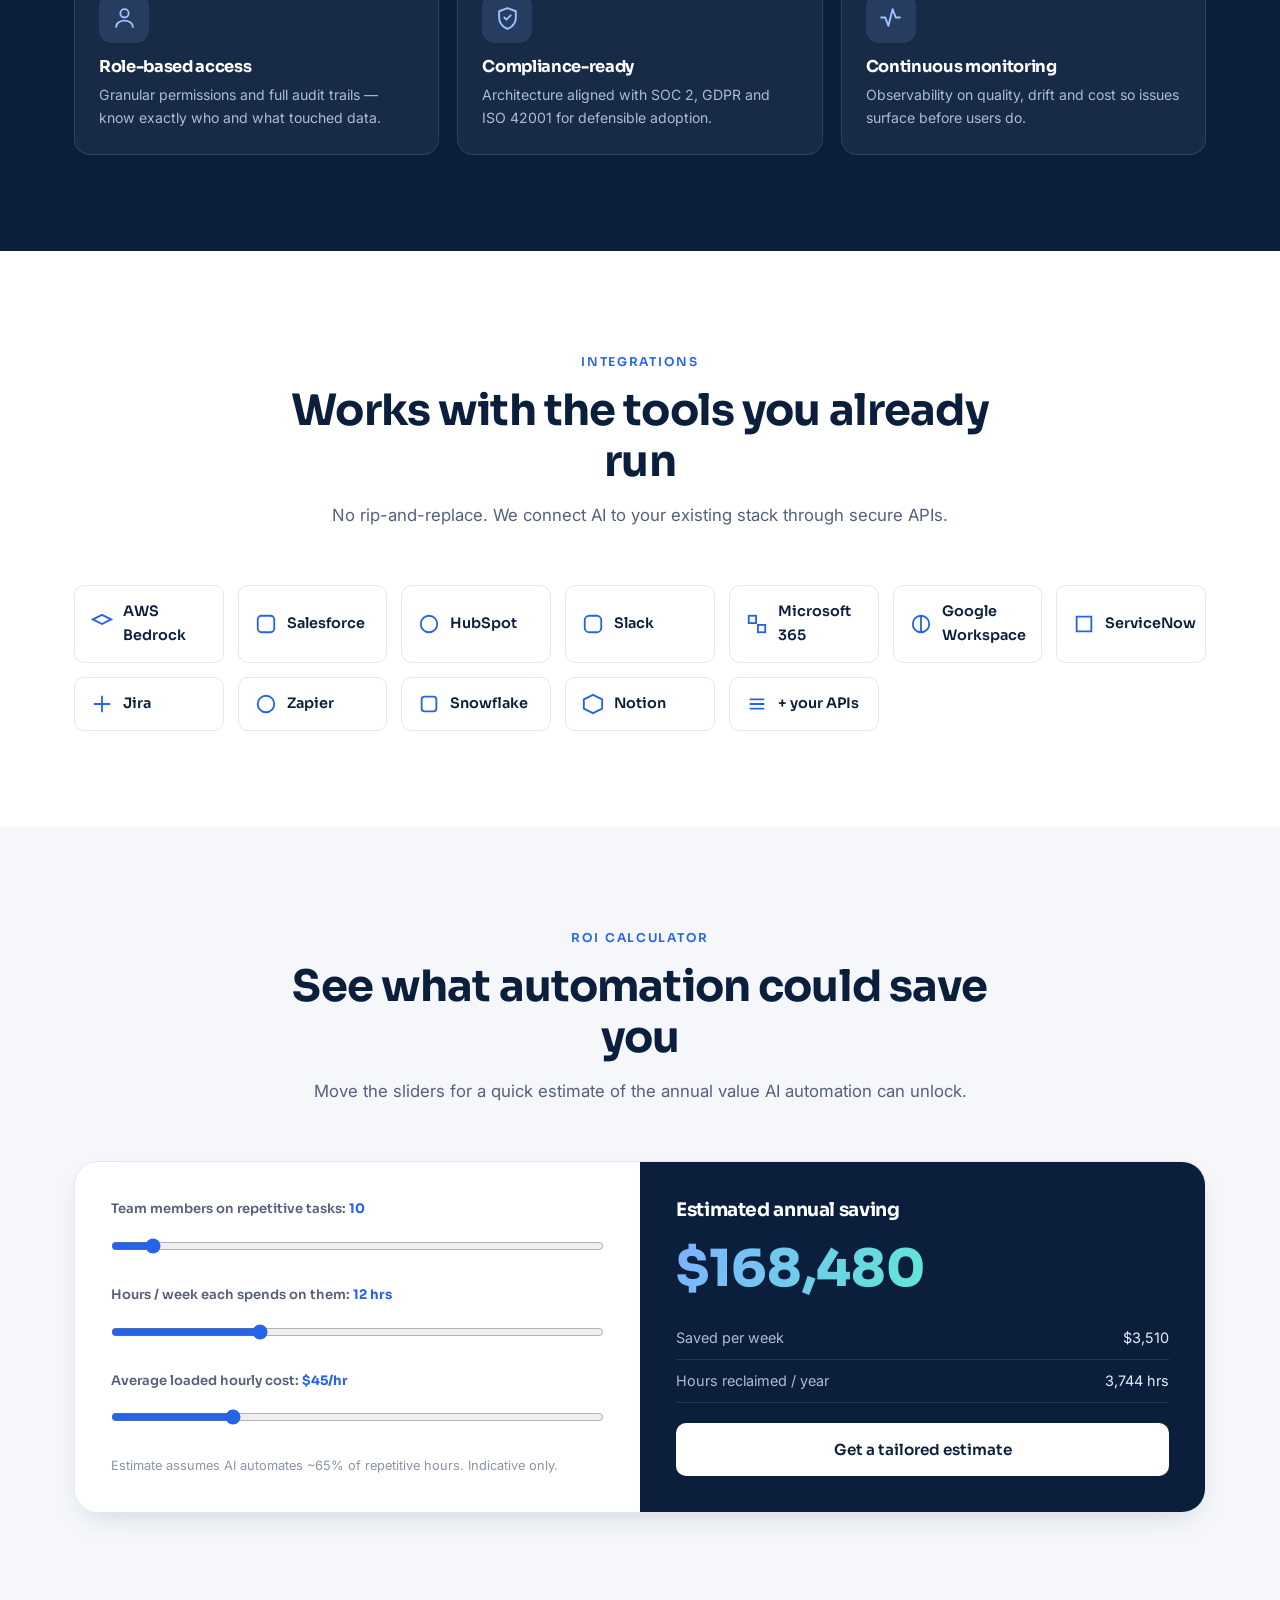
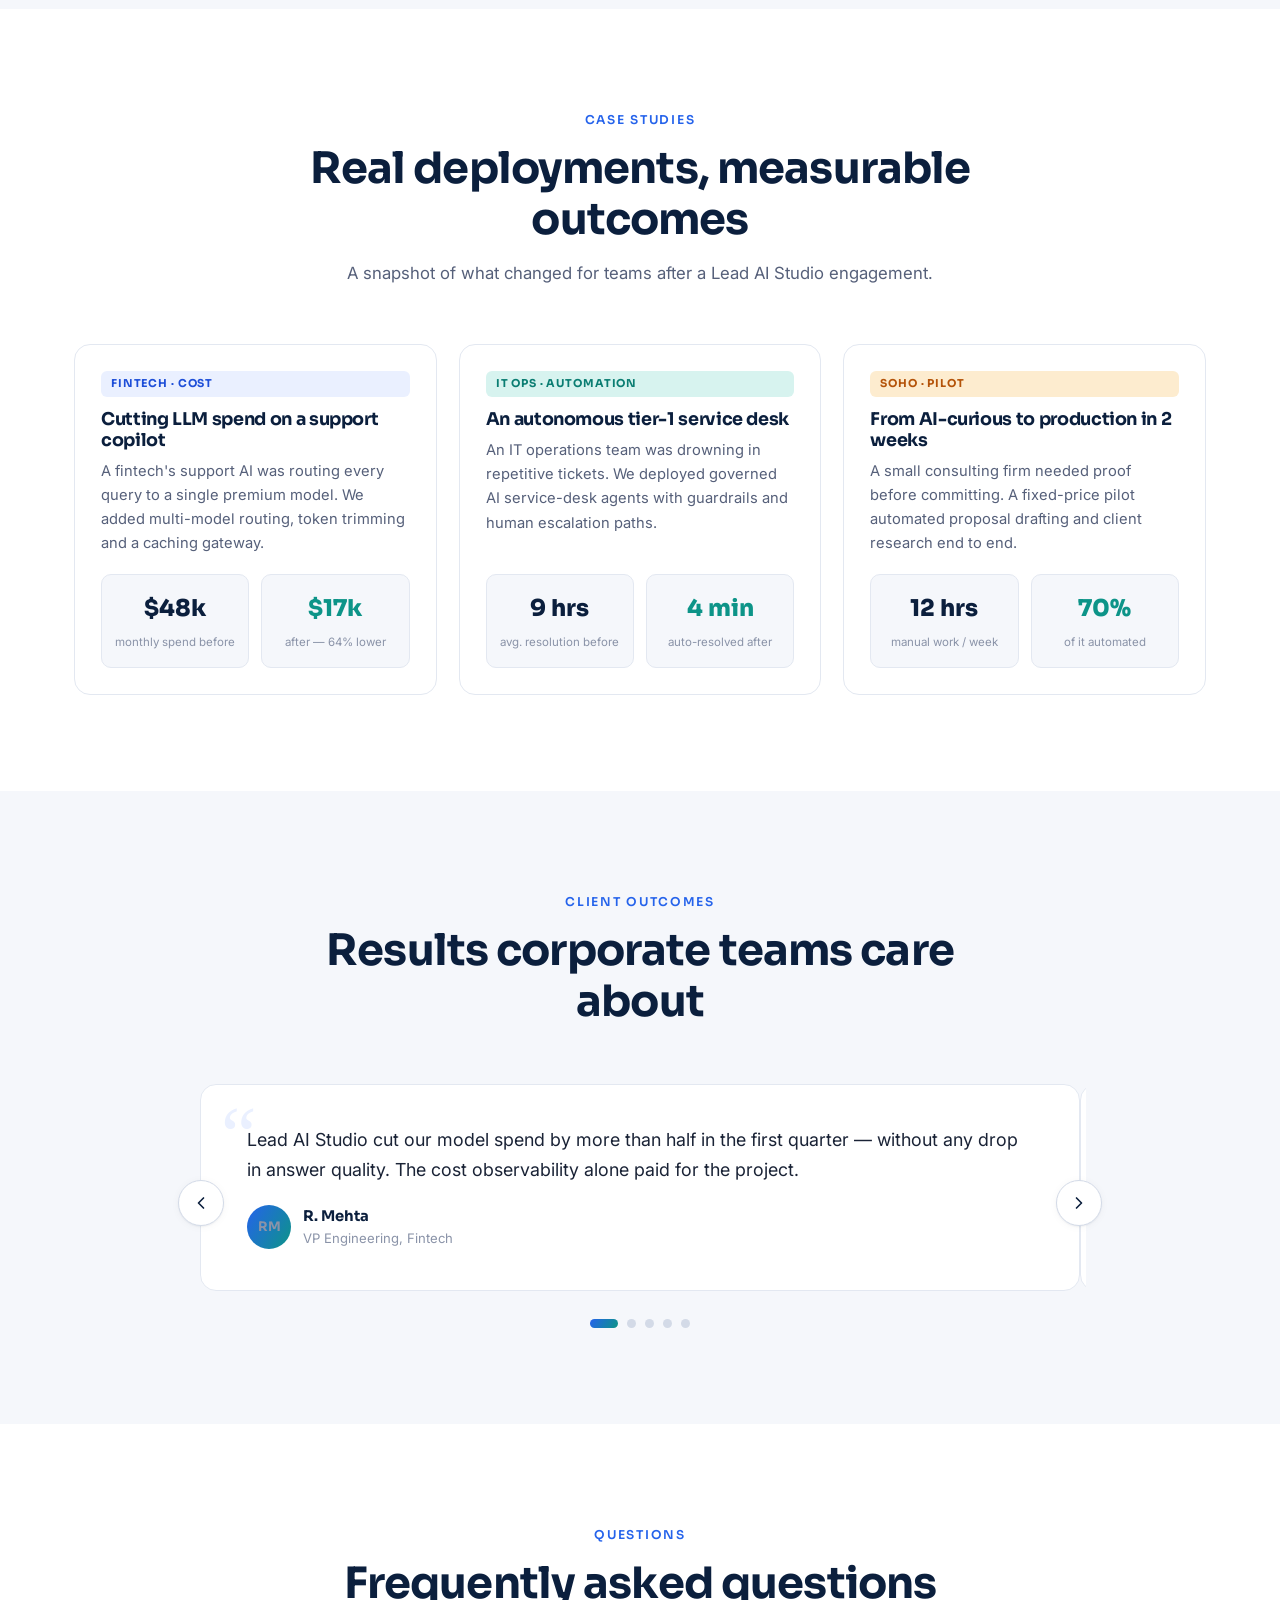
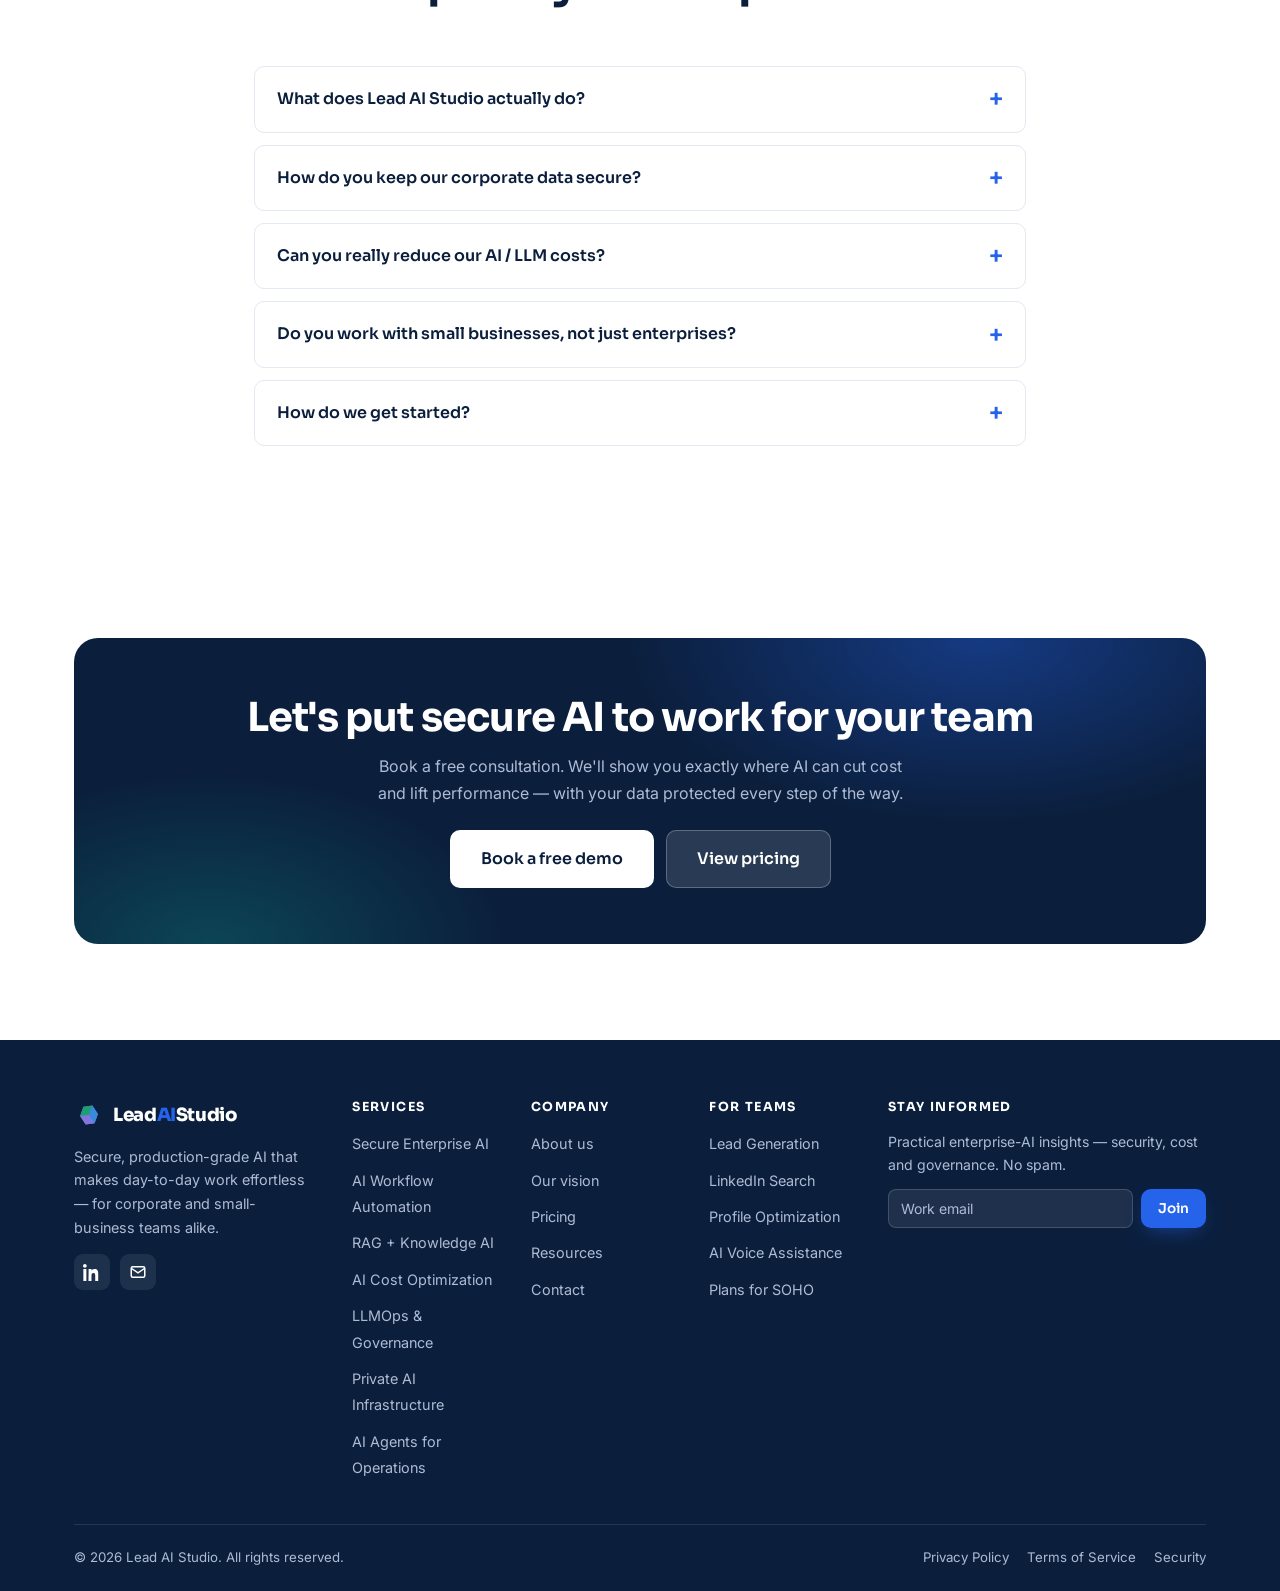
==== commit 8b17049d: "Netlify Email Int" ====
--- a/index.html
+++ b/index.html
@@ -643,8 +643,10 @@
         <div class="footer-col footer-news">
           <h3>Stay informed</h3>
           <p>Practical enterprise-AI insights — security, cost and governance. No spam.</p>
-          <form data-validate data-success="You're subscribed — thank you!">
-            <input type="email" placeholder="Work email" aria-label="Work email" required />
+          <form name="newsletter" method="POST" data-netlify="true" data-netlify-honeypot="bot-field" data-validate data-success="You're subscribed — thank you!">
+            <input type="hidden" name="form-name" value="newsletter" />
+            <p hidden><label>Skip this field if you are human: <input name="bot-field" /></label></p>
+            <input type="email" name="email" placeholder="Work email" aria-label="Work email" required />
             <button class="btn btn-primary btn-sm" type="submit">Join</button>
           </form>
           <p class="form-note" style="margin-top:8px"></p>
